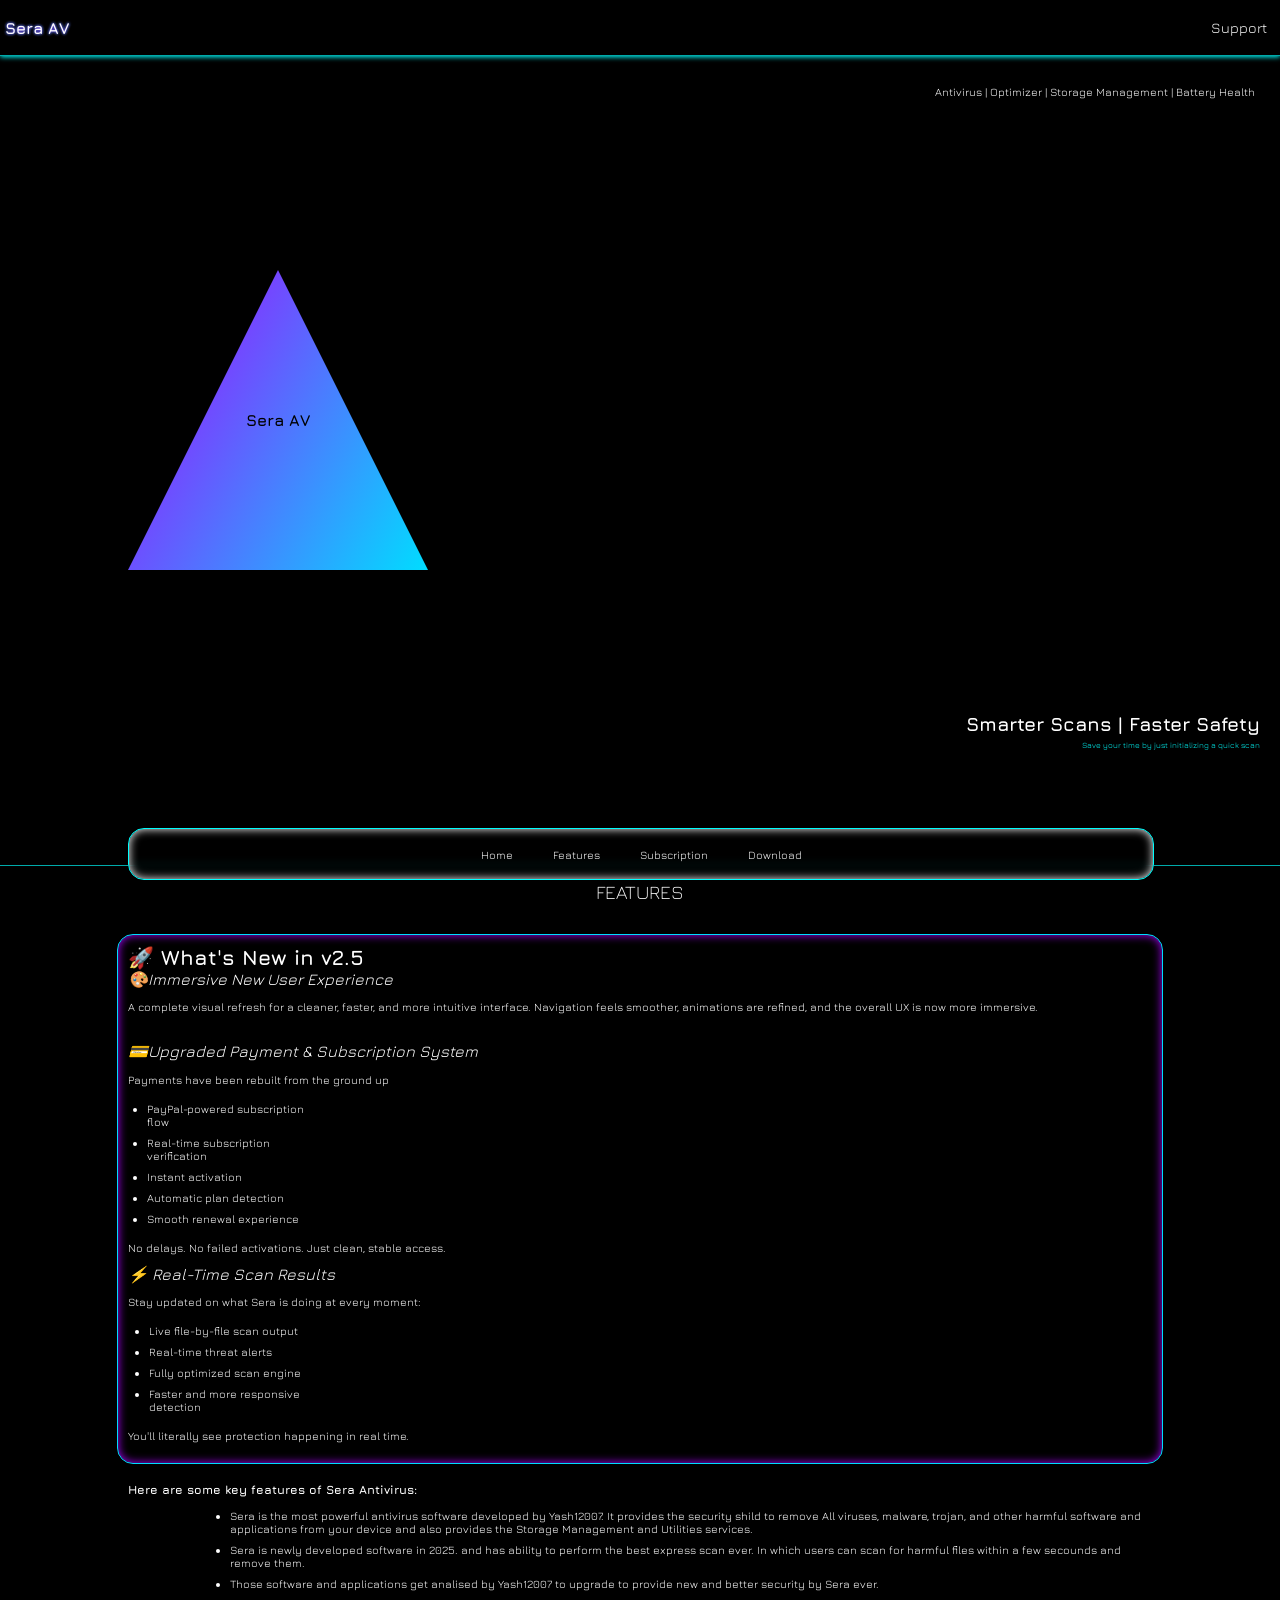
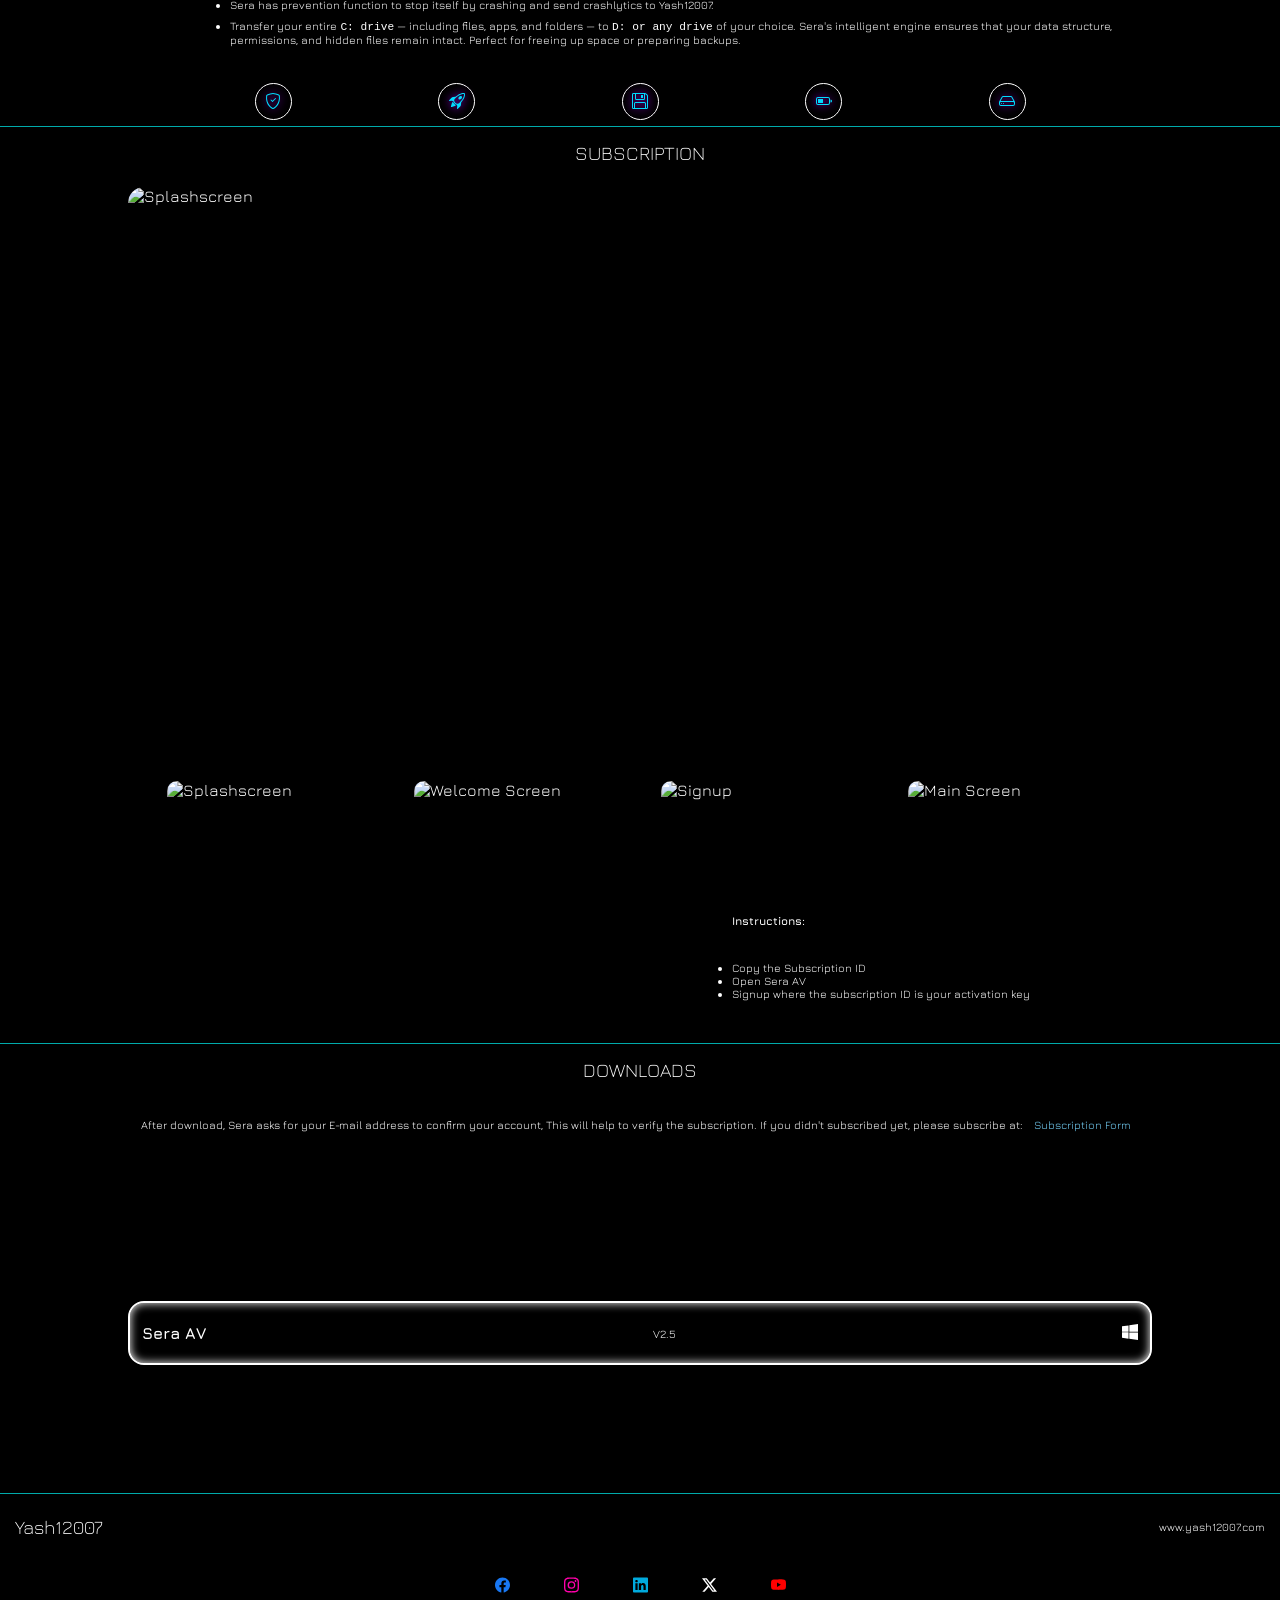
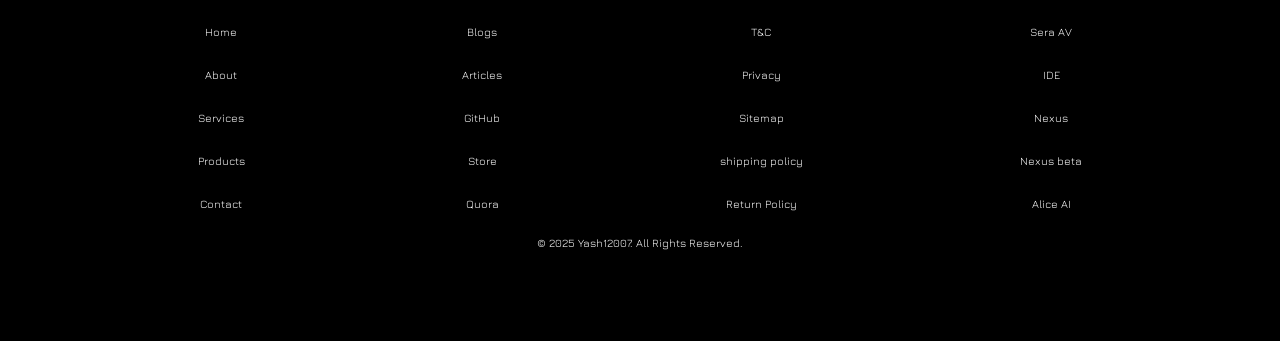
==== index.html @ dd73b1fe "Update index.html" ====
<!DOCTYPE html>
<html lang="en">
<head>
    <meta charset="UTF-8">
    <meta name="viewport" content="width=device-width, initial-scale=1.0">
    <title>Yash12007 | Sera AV</title>
    <link rel="manifest" href="https://www.yash12007.com/manifest.json">
    <meta property="og:title" content="Yash12007 | Sera AV">
    <meta property="og:site_name" content="Yash12007 | Sera AV">
    <meta property="og:image" content="https://www.yash12007.com/192x192.png">
    <meta property="og:image:type" content="image/png">
    <meta property="og:image:width" content="192">
    <meta property="og:image:height" content="192">
    <meta property="og:description" content="Sera Antivirus by Yash12007 — your all-in-one protection suite for Windows with real-time scanning, malware removal, and performance optimization.">
    <meta property="og:url" content="https://www.yash12007.com/Sera/">
    <meta name="twitter:title" content="Yash12007 | Sera">
    <meta name="twitter:card" content="summary_large_image">
    <meta name="twitter:site" content="@_Yash12007_">
    <meta name="twitter:description" content="Sera Antivirus offers real-time protection, fast scans, and optimisation tools to keep your PC safe and efficient.">
    <meta name="twitter:image" content="https://www.yash12007.com/192x192.png">

    <meta name="apple-mobile-web-app-title" content="Yash12007 | Sera AV">
    <meta name="description" content="Sera Antivirus offers real-time protection, fast scans, storage management, and battery health tools to keep your device secure and optimised.">

    <meta name="keywords" content="Yash12007, Sera Antivirus, antivirus for Windows, malware protection, PC optimizer, software company, system cleaner, drive backup, subscription antivirus, security app">

    <link rel="icon" href="https://www.yash12007.com/512x512.ico" type="image/x-icon" />
    <link rel="icon" type="image/svg+xml" href="https://www.yash12007.com/512x512.svg">
    <link rel="apple-touch-icon" href="https://www.yash12007.com/192x192.png">
    <link rel="icon" type="image/png" sizes="16x16" href="https://www.yash12007.com/16x16.png">
    <link rel="icon" type="image/png" sizes="32x32" href="https://www.yash12007.com/32x32.png">
    <link rel="icon" type="image/png" sizes="48x48" href="https://www.yash12007.com/48x48.png">
    <link rel="icon" sizes="192x192" href="https://www.yash12007.com/192x192.png">
    <meta name="msapplication-TileImage" content="https://www.yash12007.com/192x192.png">
    <link rel="mask-icon" href="https://www.yash12007.com/512x512.svg" color="#000000">
    <meta name="msapplication-TileColor" content="#000000">
    <meta name="theme-color" content="#000000">

    <meta http-equiv="Cache-Control" content="no-cache, no-store, must-revalidate" />
    <meta http-equiv="Pragma" content="no-cache" />
    <meta http-equiv="Expires" content="0" />
    <link rel="me" href="https://twitter.com/_Yash12007_">

    <link rel="canonical" href="https://www.yash12007.com/Sera/">
    <meta name="robots" content="index, follow">
    <script type="application/ld+json">
        {
            "@context": "https://schema.org",
            "@type": "SoftwareApplication",
            "name": "Sera Antivirus",
            "alternateName": "Sera AV",
            "operatingSystem": "Windows",
            "applicationCategory": "SecurityApplication",
            "applicationSubCategory": "AntivirusSoftware",
            "downloadUrl": "https://www.yash12007.com/Sera/#download",
            "offers": {
                "@type": "Offer",
                "price": "30",
                "priceCurrency": "USD",
                "availability": "https://schema.org/InStock",
                "url": "https://www.yash12007.com/Sera/#subscribe"
            },
            "description": "Sera Antivirus by Yash12007 is a powerful antivirus solution that removes viruses, malware, and trojans while offering storage optimization, battery health monitoring, and full drive backup from C: to D: drive.",
            "image": "https://www.yash12007.com/Sera/Sera.png",
            "author": {
                "@type": "Organization",
                "name": "Yash12007",
                "url": "https://www.yash12007.com",
                "logo": "https://www.yash12007.com/192x192.png"
            },
            "publisher": {
                "@type": "Organization",
                "name": "Yash12007",
                "url": "https://www.yash12007.com",
                "logo": "https://www.yash12007.com/192x192.png"
            },
            "screenshot": "https://www.yash12007.com/Sera/window.png",
            "softwareVersion": "1.0.0",
            "applicationSuite": "Sera Antivirus",
            "url": "https://www.yash12007.com/Sera"
        }
    </script>
    <script type="module" src="https://cdn.jsdelivr.net/npm/lite-youtube-embed/src/lite-yt-embed.js"></script>
    <link rel="stylesheet" href="https://cdn.jsdelivr.net/npm/lite-youtube-embed/src/lite-yt-embed.css" />
    <style>@import url(https://fonts.googleapis.com/css2?family=Jura:wght@300..700&display=swap);#MainIMG,.hero,body,main,nav,section{width:100%}#shortcuts,#shortcuts li,#shortcuts ul,.dnpr,.fbox,.features,.hero,.ico,.social,nav,nav span,nav ul,section{display:flex;place-items:center}body,nav{background:#000}#shortcuts,nav{position:fixed}body,main{height:100%;margin:0}.hero,nav{border-bottom:1px solid #0aa}#slider img,a,button{transition:.3s ease-in-out}#shortcuts,.dnpr{box-shadow:inset 0 0 10px #fff}#slider img,.dnpr,a,button{cursor:pointer}#download,#features,#subscribe,footer{width:100%;min-height:250px;padding:0}body,footer,main,nav,ul{padding:0}::-webkit-scrollbar{width:0;height:0}html{scroll-behavior:smooth}body{color:#fff;font-family:Jura,sans-serif}nav{top:0;left:0;height:55px;justify-content:space-between;box-shadow:0 1px 5px #0ff;z-index:1000}ul{width:fit-content;height:fit-content;flex-direction:row;justify-content:start}nav span{font-size:1rem;justify-content:start;flex-wrap:nowrap;min-width:fit-content;font-weight:900;margin-left:5px;text-shadow:0 0 3px #a0f,0 0 3px #0ff;margin-right:10px}#shortcuts,#shortcuts ul{justify-content:space-evenly}a,button{text-decoration:none;color:#fff;border:none;background:0 0;font-size:.7rem;margin:5px;padding:10px 15px}a:hover{color:#0ff}#shortcuts{width:80%;bottom:20px;left:10%;height:50px;background:#0007;backdrop-filter:blur(5px);border-radius:1rem;border:1px solid #0ff;overflow-x:auto;z-index:10000}#shortcuts li{justify-content:space-evenly}nav a{padding:5px 3px;font-size:.5rem;margin:3px}.hero{margin-top:55px;height:90vh;flex-direction:column;justify-content:center}.fbox,section{justify-content:center}.hero h1{font-size:1.2rem;margin:0}@keyframes rotate{0%{transform:rotateX(0) rotateY(30deg) rotate(45deg)}50%{transform:rotateX(180deg) rotateY(60deg) rotate(60deg)}100%{transform:rotateX(360deg) rotateY(45deg) rotate(30deg)}}main{overflow:auto;margin:0 0 80px}.features,section{height:50px}section{text-transform:uppercase;text-align:center;font-weight:100!important;font-size:1.2rem!important}#download,#features,#subscribe{height:fit-content;margin:0;border-bottom:1px solid #0aa}#features li{margin:8px 8px 8px 10%}li,p{font-size:.7rem}.features{width:80%;margin:auto;justify-content:space-evenly;gap:20px}.fbox{width:35px;height:35px;border-radius:50%;border:1px solid #fff}#MainIMG,#slider img,.ico,footer,h2,h3,h4,h5,h6{height:fit-content}.ico{width:fit-content;color:#0df;justify-content:center;filter:drop-shadow(0 0 5px #a0f)}#MainIMG{aspect-ratio:16/9;border-radius:1rem}#slider img{width:20%;aspect-ratio:16/9;border-radius:10px}#slider img:hover{transform:scale(.9);border:2px solid #ccc}.dnpr{flex-direction:row;justify-content:space-between;padding:12px;border-radius:1rem;border:2px solid #fff}.social{width:15px;height:15px;justify-content:center;border-radius:50%;margin:8px}.social:hover{color:#fff!important}h2,h3,h4,h5,h6{font-size:1.2rem;font-weight:100;width:fit-content;margin:0}</style>
</head>
<body>
    <main>
        <nav>
        <ul>
        <li>
        <span>Sera AV</span>
        </li>
        </ul>
        <a href=https://www.yash12007.com/Max/contact target=_blank aria-label=Support title="Contact us" style=font-size:.9rem;margin-right:10px>Support</a>
        </nav>
        <div class=hero>
        <p style=position:absolute;top:80px;right:20px;font-size:.7rem;margin:5px>Antivirus | Optimizer | Storage Management | Battery Health</p>
        <div onclick='this.style.animation="5s rotate infinite"' style="position:absolute;top:30%;left:10%;cursor:pointer;color:#000;display:flex;place-items:center;justify-content:center;width:300px;height:300px;background:linear-gradient(120deg,#a0f,#0df);clip-path:polygon(50% 0%,100% 100%,0% 100%)">
        <b>Sera AV</b>
        </div>
        <div style=display:flex;place-items:end;justify-content:end;position:absolute;bottom:150px;right:20px;flex-direction:column;gap:5px>
        <h1>Smarter Scans | Faster Safety</h1>
        <p style=color:#0ff;margin:0;font-size:.5rem>Save your time by just initializing a quick scan</p>
        </div>
        </div>
        <div id=features>
        <section><h2>Features</h2></section>
        <lite-youtube style="aspect-ratio:16/9;border-radius:1rem;margin:10%" videoid="mMdXD_32YKE"></lite-youtube>
        <div style="width:80%;margin:auto;padding:10px;border:1px solid #0df;border-radius:1rem;box-shadow:inset 0 0 10px #a0f;background:#0007;backdrop-filter:blur(5px)">
        <b style=font-size:1.3rem>🚀 What's New in v2.5</b><br>
        <i>🎨Immersive New User Experience</i>
        <p style=font-size:.7rem>A complete visual refresh for a cleaner, faster, and more intuitive interface. Navigation feels smoother, animations are refined, and the overall UX is now more immersive.</p>
        <br><i>💳Upgraded Payment & Subscription System</i>
        <p>
        Payments have been rebuilt from the ground up
        </p>
        <ul>
            <li>PayPal-powered subscription flow</li>
            <li>Real-time subscription verification</li>
            <li>Instant activation</li>
            <li>Automatic plan detection</li>
            <li>Smooth renewal experience</li>
        </ul>
        <p></p>
        <p>No delays. No failed activations. Just clean, stable access.</p>
        <i>⚡ Real-Time Scan Results</i>
        <br><p>
        Stay updated on what Sera is doing at every moment:
        </p>
        <ul>
            <li>Live file-by-file scan output</li>
            <li>Real-time threat alerts</li>
            <li>Fully optimized scan engine</li>
            <li>Faster and more responsive detection</li>
        </ul>
        <p></p>
        <p>You'll literally see protection happening in real time.</p>
        </div>
        <div style=display:flex;flex-wrap:wrap;place-items:center;justify-content:space-around>
        <div style=font-size:12px;width:80%;text-align:left;padding:18px>
        <b>Here are some key features of Sera Antivirus:</b>
        <p>
        </p>
        <ul>
            <li>Sera is the most powerful antivirus software developed by Yash12007. It provides the security shild to remove All viruses, malware, trojan, and other harmful software and applications from your device and also provides the Storage Management and Utilities services.</li>
            <li>Sera is newly developed software in 2025. and has ability to perform the best express scan ever. In which users can scan for harmful files within a few secounds and remove them.</li>
            <li>Those software and applications get analised by Yash12007 to upgrade to provide new and better security by Sera ever.</li>
            <li>Sera has prevention function to stop itself by crashing and send crashlytics to Yash12007.</li>
            <li>Transfer your entire <code>C: drive</code> — including files, apps, and folders — to <code>D: or any drive</code> of your choice. Sera's intelligent engine ensures that your data structure, permissions, and hidden files remain intact. Perfect for freeing up space or preparing backups.</li>
        </ul>
        <p></p>
        </div>
        </div>
        <div class=features style=display:flex;flex-wrap:wrap>
        <div class=fbox title="Real-time Scanning">
        <i class="bi bi-shield-check"></i>
        <div class=ico>
        <svg xmlns=http://www.w3.org/2000/svg width=16 height=16 fill=currentColor class="bi bi-shield-check" viewBox="0 0 16 16">
        <path d="M5.338 1.59a61 61 0 0 0-2.837.856.48.48 0 0 0-.328.39c-.554 4.157.726 7.19 2.253 9.188a10.7 10.7 0 0 0 2.287 2.233c.346.244.652.42.893.533q.18.085.293.118a1 1 0 0 0 .101.025 1 1 0 0 0 .1-.025q.114-.034.294-.118c.24-.113.547-.29.893-.533a10.7 10.7 0 0 0 2.287-2.233c1.527-1.997 2.807-5.031 2.253-9.188a.48.48 0 0 0-.328-.39c-.651-.213-1.75-.56-2.837-.855C9.552 1.29 8.531 1.067 8 1.067c-.53 0-1.552.223-2.662.524zM5.072.56C6.157.265 7.31 0 8 0s1.843.265 2.928.56c1.11.3 2.229.655 2.887.87a1.54 1.54 0 0 1 1.044 1.262c.596 4.477-.787 7.795-2.465 9.99a11.8 11.8 0 0 1-2.517 2.453 7 7 0 0 1-1.048.625c-.28.132-.581.24-.829.24s-.548-.108-.829-.24a7 7 0 0 1-1.048-.625 11.8 11.8 0 0 1-2.517-2.453C1.928 10.487.545 7.169 1.141 2.692A1.54 1.54 0 0 1 2.185 1.43 63 63 0 0 1 5.072.56"/>
        <path d="M10.854 5.146a.5.5 0 0 1 0 .708l-3 3a.5.5 0 0 1-.708 0l-1.5-1.5a.5.5 0 1 1 .708-.708L7.5 7.793l2.646-2.647a.5.5 0 0 1 .708 0"/>
        </svg>
        </div>
        </div>
        <div class=fbox title="Instant Device Optimisation">
        <i class="bi bi-rocket-takeoff"></i>
        <div class=ico>
        <svg xmlns=http://www.w3.org/2000/svg width=16 height=16 fill=currentColor class="bi bi-rocket-takeoff" viewBox="0 0 16 16">
        <path d="M9.752 6.193c.599.6 1.73.437 2.528-.362s.96-1.932.362-2.531c-.599-.6-1.73-.438-2.528.361-.798.8-.96 1.933-.362 2.532"/>
        <path d="M15.811 3.312c-.363 1.534-1.334 3.626-3.64 6.218l-.24 2.408a2.56 2.56 0 0 1-.732 1.526L8.817 15.85a.51.51 0 0 1-.867-.434l.27-1.899c.04-.28-.013-.593-.131-.956a9 9 0 0 0-.249-.657l-.082-.202c-.815-.197-1.578-.662-2.191-1.277-.614-.615-1.079-1.379-1.275-2.195l-.203-.083a10 10 0 0 0-.655-.248c-.363-.119-.675-.172-.955-.132l-1.896.27A.51.51 0 0 1 .15 7.17l2.382-2.386c.41-.41.947-.67 1.524-.734h.006l2.4-.238C9.005 1.55 11.087.582 12.623.208c.89-.217 1.59-.232 2.08-.188.244.023.435.06.57.093q.1.026.16.045c.184.06.279.13.351.295l.029.073a3.5 3.5 0 0 1 .157.721c.055.485.051 1.178-.159 2.065m-4.828 7.475.04-.04-.107 1.081a1.54 1.54 0 0 1-.44.913l-1.298 1.3.054-.38c.072-.506-.034-.993-.172-1.418a9 9 0 0 0-.164-.45c.738-.065 1.462-.38 2.087-1.006M5.205 5c-.625.626-.94 1.351-1.004 2.09a9 9 0 0 0-.45-.164c-.424-.138-.91-.244-1.416-.172l-.38.054 1.3-1.3c.245-.246.566-.401.91-.44l1.08-.107zm9.406-3.961c-.38-.034-.967-.027-1.746.163-1.558.38-3.917 1.496-6.937 4.521-.62.62-.799 1.34-.687 2.051.107.676.483 1.362 1.048 1.928.564.565 1.25.941 1.924 1.049.71.112 1.429-.067 2.048-.688 3.079-3.083 4.192-5.444 4.556-6.987.183-.771.18-1.345.138-1.713a3 3 0 0 0-.045-.283 3 3 0 0 0-.3-.041Z"/>
        <path d="M7.009 12.139a7.6 7.6 0 0 1-1.804-1.352A7.6 7.6 0 0 1 3.794 8.86c-1.102.992-1.965 5.054-1.839 5.18.125.126 3.936-.896 5.054-1.902Z"/>
        </svg>
        </div>
        </div>
        <div class=fbox title="Storage Management">
        <i class="bi bi-floppy"></i>
        <div class=ico>
        <svg xmlns=http://www.w3.org/2000/svg width=16 height=16 fill=currentColor class="bi bi-floppy" viewBox="0 0 16 16">
        <path d="M11 2H9v3h2z"/>
        <path d="M1.5 0h11.586a1.5 1.5 0 0 1 1.06.44l1.415 1.414A1.5 1.5 0 0 1 16 2.914V14.5a1.5 1.5 0 0 1-1.5 1.5h-13A1.5 1.5 0 0 1 0 14.5v-13A1.5 1.5 0 0 1 1.5 0M1 1.5v13a.5.5 0 0 0 .5.5H2v-4.5A1.5 1.5 0 0 1 3.5 9h9a1.5 1.5 0 0 1 1.5 1.5V15h.5a.5.5 0 0 0 .5-.5V2.914a.5.5 0 0 0-.146-.353l-1.415-1.415A.5.5 0 0 0 13.086 1H13v4.5A1.5 1.5 0 0 1 11.5 7h-7A1.5 1.5 0 0 1 3 5.5V1H1.5a.5.5 0 0 0-.5.5m3 4a.5.5 0 0 0 .5.5h7a.5.5 0 0 0 .5-.5V1H4zM3 15h10v-4.5a.5.5 0 0 0-.5-.5h-9a.5.5 0 0 0-.5.5z"/>
        </svg>
        </div>
        </div>
        <div class=fbox title="Battery Health Status">
        <i class="bi bi-battery-half"></i>
        <div class=ico>
        <svg xmlns=http://www.w3.org/2000/svg width=16 height=16 fill=currentColor class="bi bi-battery-half" viewBox="0 0 16 16">
        <path d="M2 6h5v4H2z"/>
        <path d="M2 4a2 2 0 0 0-2 2v4a2 2 0 0 0 2 2h10a2 2 0 0 0 2-2V6a2 2 0 0 0-2-2zm10 1a1 1 0 0 1 1 1v4a1 1 0 0 1-1 1H2a1 1 0 0 1-1-1V6a1 1 0 0 1 1-1zm4 3a1.5 1.5 0 0 1-1.5 1.5v-3A1.5 1.5 0 0 1 16 8"/>
        </svg>
        </div>
        </div>
        <div class=fbox title="Full Drive Relocation">
        <i class="bi bi-hdd"></i>
        <div class=ico>
        <svg xmlns=http://www.w3.org/2000/svg width=16 height=16 fill=currentColor class="bi bi-hdd" viewBox="0 0 16 16">
        <path d="M4.5 11a.5.5 0 1 0 0-1 .5.5 0 0 0 0 1M3 10.5a.5.5 0 1 1-1 0 .5.5 0 0 1 1 0"/>
        <path d="M16 11a2 2 0 0 1-2 2H2a2 2 0 0 1-2-2V9.51c0-.418.105-.83.305-1.197l2.472-4.531A1.5 1.5 0 0 1 4.094 3h7.812a1.5 1.5 0 0 1 1.317.782l2.472 4.53c.2.368.305.78.305 1.198zM3.655 4.26 1.592 8.043Q1.79 8 2 8h12q.21 0 .408.042L12.345 4.26a.5.5 0 0 0-.439-.26H4.094a.5.5 0 0 0-.44.26zM1 10v1a1 1 0 0 0 1 1h12a1 1 0 0 0 1-1v-1a1 1 0 0 0-1-1H2a1 1 0 0 0-1 1"/>
        </svg>
        </div>
        </div>
        </div>
        </div>
        <div id=subscribe>
        <section><h3>Subscription</h3></section>
        <div style="width:80%;margin:auto;padding:10px 20px;display:flex;place-items:center;justify-content:center">
        <img loading=lazy aria-label="Main Image" title="Main Image" src=https://www.yash12007.com/Sera/Assets/Splashscreen.png alt=Splashscreen id=MainIMG>
        </div>
        <div id=slider style=width:80%;margin:auto;padding:8px;display:flex;flex-direction:row;place-items:center;justify-content:space-evenly;gap:3px>
        <img loading=lazy src=https://www.yash12007.com/Sera/Assets/Splashscreen.png aria-label=Splashscreen alt=Splashscreen title=Splashscreen style=border-radius:10px>
        <img loading=lazy src=https://www.yash12007.com/Sera/Assets/Welcome.png aria-label="Welcome Screen" alt="Welcome Screen" title="Welcome Screen" style=border-radius:10px>
        <img loading=lazy src=https://www.yash12007.com/Sera/Assets/Signup.png aria-label="Signup Screen" alt=Signup title="Signup Screen" style=border-radius:10px>
        <img loading=lazy src=https://www.yash12007.com/Sera/Assets/mainScreen.png aria-label="Main Screen" alt="Main Screen" title="Main Screen" style=border-radius:10px>
        </div>
        <div style=display:flex;place-items:center;justify-content:space-between;flex-direction:row;flex-wrap:wrap>
        <div id="paypal-button-container-P-6KH30305YV902451YNDQ645Y" style="margin: auto;"></div>
        <div style=font-size:.7rem;padding:10px;display:grid;justify-content:start;text-align:left;width:fit-content;margin:auto>
        <b>Instructions:</b>
        <p>
        </p>
        <ul>
            <li>Copy the Subscription ID</li>
            <li>Open Sera AV</li>
            <li>Signup where the subscription ID is your activation key</li>
        </ul>
        <p></p>
        </div>
        </div>
        <script src="https://www.paypal.com/sdk/js?client-id=ATF4xSULrRV_ac9MIxY_9ufs9o_WNjsRTfc7X8QiBNnbBu1CSIJ2cBrWobEm-bX-S31E457xk2qZOq7S&vault=true&intent=subscription" data-sdk-integration-source="button-factory"></script>
        <script>
            paypal.Buttons({
                style: {
                    shape: 'rect',
                    color: 'silver',
                    layout: 'horizontal',
                    label: 'subscribe'
                },
                createSubscription: function(data, actions) {
                    return actions.subscription.create({
                    /* Creates the subscription */
                    plan_id: 'P-6KH30305YV902451YNDQ645Y'
                    });
                },
                onApprove: function(data, actions) {
                    subscribed(data.subscriptionID);
                }
            }).render('#paypal-button-container-P-6KH30305YV902451YNDQ645Y');
        </script>
        </div>
        <div id=download>
        <section><h4>Downloads</h4></section>
        <p style=font-size:.7rem;padding:14px;margin:10px;text-align:center>After download, Sera asks for your E-mail address to confirm your account, This will help to verify the subscription. If you didn't subscribed yet, please subscribe at: <a aria-label="Subscribe Form" style=color:#77d5fe;padding:3px href=https://www.yash12007.com/Sera/#subscribe>Subscription Form</a></p>
        <lite-youtube style="aspect-ratio:16/9;border-radius:1rem;margin:10%" videoid="gR6wLfq9X24"></lite-youtube>
        <div style=width:80%;height:fit-content;margin:10%;overflow:auto>
        <div onclick='window.open("https://github.com/Yash12007/Sera/releases/download/v2.5/Sera_Antivirus.exe","_self")' class=dnpr>
        <b>Sera AV</b>
        <p>V2.5</p>
        <div style=color:#fff;-webkit-text-fill-color:#fff>
        <i class="bi bi-windows"></i>
        <svg xmlns=http://www.w3.org/2000/svg width=16 height=16 fill=currentColor class="bi bi-windows" viewBox="0 0 16 16">
        <path d="M6.555 1.375 0 2.237v5.45h6.555zM0 13.795l6.555.933V8.313H0zm7.278-5.4.026 6.378L16 16V8.395zM16 0 7.33 1.244v6.414H16z"/>
        </svg>
        </div>
        </div>
        </div>
        <g:ratingbadge merchant_id=5587645429></g:ratingbadge>
        <script src=https://apis.google.com/js/platform.js async defer></script>
        <script>const lang=document.documentElement.lang||navigator.language||navigator.userLanguage;window.___gcfg={lang:lang},window.renderBadge=function(){var n=document.createElement("div");document.body.appendChild(n),window.gapi.load("ratingbadge",(function(){window.gapi.ratingbadge.render(n,{merchant_id:5587645429})}))}</script>
        </div>
        <footer>
        <div style=padding:15px;display:flex;place-items:center;justify-content:space-between>
        <h5>Yash12007</h5>
        <p>www.yash12007.com</p>
        </div>
        <div style=display:flex;place-items:center;justify-content:center;gap:8px;flex-wrap:wrap;max-width:100%>
        <a aria-label=Facebook href=https://www.facebook.com/yash12007 class=social style=color:#1877f2>
        <svg xmlns=http://www.w3.org/2000/svg width=16 height=16 fill=currentColor class="bi bi-facebook" viewBox="0 0 16 16">
        <path d="M16 8.049c0-4.446-3.582-8.05-8-8.05C3.58 0-.002 3.603-.002 8.05c0 4.017 2.926 7.347 6.75 7.951v-5.625h-2.03V8.05H6.75V6.275c0-2.017 1.195-3.131 3.022-3.131.876 0 1.791.157 1.791.157v1.98h-1.009c-.993 0-1.303.621-1.303 1.258v1.51h2.218l-.354 2.326H9.25V16c3.824-.604 6.75-3.934 6.75-7.951"/>
        </svg>
        </a>
        <a aria-label=Instagram href=https://www.instagram.com/yash12007_com class=social style=color:#f0a>
        <svg xmlns=http://www.w3.org/2000/svg width=16 height=16 fill=currentColor class="bi bi-instagram" viewBox="0 0 16 16">
        <path d="M8 0C5.829 0 5.556.01 4.703.048 3.85.088 3.269.222 2.76.42a3.9 3.9 0 0 0-1.417.923A3.9 3.9 0 0 0 .42 2.76C.222 3.268.087 3.85.048 4.7.01 5.555 0 5.827 0 8.001c0 2.172.01 2.444.048 3.297.04.852.174 1.433.372 1.942.205.526.478.972.923 1.417.444.445.89.719 1.416.923.51.198 1.09.333 1.942.372C5.555 15.99 5.827 16 8 16s2.444-.01 3.298-.048c.851-.04 1.434-.174 1.943-.372a3.9 3.9 0 0 0 1.416-.923c.445-.445.718-.891.923-1.417.197-.509.332-1.09.372-1.942C15.99 10.445 16 10.173 16 8s-.01-2.445-.048-3.299c-.04-.851-.175-1.433-.372-1.941a3.9 3.9 0 0 0-.923-1.417A3.9 3.9 0 0 0 13.24.42c-.51-.198-1.092-.333-1.943-.372C10.443.01 10.172 0 7.998 0zm-.717 1.442h.718c2.136 0 2.389.007 3.232.046.78.035 1.204.166 1.486.275.373.145.64.319.92.599s.453.546.598.92c.11.281.24.705.275 1.485.039.843.047 1.096.047 3.231s-.008 2.389-.047 3.232c-.035.78-.166 1.203-.275 1.485a2.5 2.5 0 0 1-.599.919c-.28.28-.546.453-.92.598-.28.11-.704.24-1.485.276-.843.038-1.096.047-3.232.047s-2.39-.009-3.233-.047c-.78-.036-1.203-.166-1.485-.276a2.5 2.5 0 0 1-.92-.598 2.5 2.5 0 0 1-.6-.92c-.109-.281-.24-.705-.275-1.485-.038-.843-.046-1.096-.046-3.233s.008-2.388.046-3.231c.036-.78.166-1.204.276-1.486.145-.373.319-.64.599-.92s.546-.453.92-.598c.282-.11.705-.24 1.485-.276.738-.034 1.024-.044 2.515-.045zm4.988 1.328a.96.96 0 1 0 0 1.92.96.96 0 0 0 0-1.92m-4.27 1.122a4.109 4.109 0 1 0 0 8.217 4.109 4.109 0 0 0 0-8.217m0 1.441a2.667 2.667 0 1 1 0 5.334 2.667 2.667 0 0 1 0-5.334"/>
        </svg>
        </a>
        <a aria-label=LinkedIn href=https://in.linkedin.com/company/yash12007 class=social style=color:#0ad>
        <svg xmlns=http://www.w3.org/2000/svg width=16 height=16 fill=currentColor class="bi bi-linkedin" viewBox="0 0 16 16">
        <path d="M0 1.146C0 .513.526 0 1.175 0h13.65C15.474 0 16 .513 16 1.146v13.708c0 .633-.526 1.146-1.175 1.146H1.175C.526 16 0 15.487 0 14.854zm4.943 12.248V6.169H2.542v7.225zm-1.2-8.212c.837 0 1.358-.554 1.358-1.248-.015-.709-.52-1.248-1.342-1.248S2.4 3.226 2.4 3.934c0 .694.521 1.248 1.327 1.248zm4.908 8.212V9.359c0-.216.016-.432.08-.586.173-.431.568-.878 1.232-.878.869 0 1.216.662 1.216 1.634v3.865h2.401V9.25c0-2.22-1.184-3.252-2.764-3.252-1.274 0-1.845.7-2.165 1.193v.025h-.016l.016-.025V6.169h-2.4c.03.678 0 7.225 0 7.225z"/>
        </svg>
        </a>
        <a aria-label=Twitter href=https://x.com/_Yash12007_ class=social style=color:#fff>
        <svg xmlns=http://www.w3.org/2000/svg width=16 height=16 fill=currentColor class="bi bi-twitter-x" viewBox="0 0 16 16">
        <path d="M12.6.75h2.454l-5.36 6.142L16 15.25h-4.937l-3.867-5.07-4.425 5.07H.316l5.733-6.57L0 .75h5.063l3.495 4.633L12.601.75Zm-.86 13.028h1.36L4.323 2.145H2.865z"/>
        </svg>
        </a>
        <a aria-label=YouTube href=https://www.youtube.com/@Yash12007 class=social style=color:red>
        <svg xmlns=http://www.w3.org/2000/svg width=16 height=16 fill=currentColor class="bi bi-youtube" viewBox="0 0 16 16">
        <path d="M8.051 1.999h.089c.822.003 4.987.033 6.11.335a2.01 2.01 0 0 1 1.415 1.42c.101.38.172.883.22 1.402l.01.104.022.26.008.104c.065.914.073 1.77.074 1.957v.075c-.001.194-.01 1.108-.082 2.06l-.008.105-.009.104c-.05.572-.124 1.14-.235 1.558a2.01 2.01 0 0 1-1.415 1.42c-1.16.312-5.569.334-6.18.335h-.142c-.309 0-1.587-.006-2.927-.052l-.17-.006-.087-.004-.171-.007-.171-.007c-1.11-.049-2.167-.128-2.654-.26a2.01 2.01 0 0 1-1.415-1.419c-.111-.417-.185-.986-.235-1.558L.09 9.82l-.008-.104A31 31 0 0 1 0 7.68v-.123c.002-.215.01-.958.064-1.778l.007-.103.003-.052.008-.104.022-.26.01-.104c.048-.519.119-1.023.22-1.402a2.01 2.01 0 0 1 1.415-1.42c.487-.13 1.544-.21 2.654-.26l.17-.007.172-.006.086-.003.171-.007A100 100 0 0 1 7.858 2zM6.4 5.209v4.818l4.157-2.408z"/>
        </svg>
        </a>
        </div>
        <div style=text-align:center;font-size:.7rem;display:flex;flex-direction:row;place-items:center;justify-content:space-evenly>
        <div style=display:flex;flex-direction:column;place-items:center;justify-content:center>
        <a aria-label=Home href=https://www.yash12007.com>Home</a>
        <a aria-label=About href=https://www.yash12007.com/Max/#about>About</a>
        <a aria-label=Services href=https://www.yash12007.com/Max/#services>Services</a>
        <a aria-label=Products href=#product>Products</a>
        <a aria-label=Contact href=https://www.yash12007.com/Max/contact>Contact</a>
        </div>
        <div style=display:flex;flex-direction:column;place-items:center;justify-content:center>
        <a aria-label=Blogs href=https://blog.yash12007.com>Blogs</a>
        <a aria-label=Articles href=https://medium.com/@Yash12007>Articles</a>
        <a aria-label=Github href=https://www.github.com/Yash12007>GitHub</a>
        <a aria-label=Store href=https://store.yash12007.com>Store</a>
        <a aria-label=Quora href=https://yash12007ofc.quora.com>Quora</a>
        </div>
        <div style=display:flex;flex-direction:column;place-items:center;justify-content:center>
        <a aria-label="Terms and conditions" href=https://www.yash12007.com/Max/#terms-conditions>T&C</a>
        <a aria-label="Privacy Policy" href=https://www.yash12007.com/Max/#privacy-policy>Privacy</a>
        <a aria-label=Sitemap href=https://www.yash12007.com/sitemap.xml>Sitemap</a>
        <a aria-label="Shipping policy" href=https://www.yash12007.com/shipping-policy>shipping policy</a>
        <a aria-label="Return policy" href=https://www.yash12007.com/return-policy>Return Policy</a>
        </div>
        <div style=display:flex;flex-direction:column;place-items:center;justify-content:center>
        <a aria-label="Sera Antivirus" href=https://www.yash12007.com/Sera>Sera AV</a>
        <a aria-label="NovaStream IDE" href=https://www.yash12007.com/NovaStream>IDE</a>
        <a aria-label="Nexus OS" href=https://www.yash12007.com/Nexus>Nexus</a>
        <a aria-label="Nexus OS | Beta" href=https://www.yash12007.com/Nexus/beta>Nexus beta</a>
        <a aria-label="Alice AI" href=https://github.com/Yash12007/Alice_AI/blob/main/README.md>Alice AI</a>
        </div>
        </div>
        <p style=text-align:center>&copy; 2025 Yash12007. All Rights Reserved.</p>
        </footer>
        <div id=shortcuts>
            <ul>
                <li><a aria-label=Home href=https://www.yash12007.com target=_blank>Home</a></li>
                <li><a aria-label=Features href=#features target=_self>Features</a></li>
                <li><a aria-label=Subscription href=#subscribe target=_self>Subscription</a></li>
                <li><a aria-label=Download href=#download target=_self>Download</a></li>
            </ul>
        </div>
    </main>
    <script>
        function subscribed(e){let t=document.createElement("div");t.style.position="fixed",t.style.top="10%",t.style.left="10%",t.style.width="80vw",t.style.height="80vh",t.style.backgroundColor="#000",t.style.border="2px solid #fff",t.style.borderRadius="10px",t.style.padding="20px",t.style.zIndex="1000",t.style.display="flex",t.style.flexDirection="column",t.style.overflow="auto",t.innerHTML=`
                <div style="display:flex; flex-wrap:wrap; place-items:center; justify-content:center; text-align:center; width:100%; height:100%;">
                    <div style=" font-size:60px; width:120px; aspect-ratio:1; margin:2%; margin-top:20px; border-radius:50%; background:#e7e7e7; display:flex; place-items:center; justify-content:center; text-align:center;">🎉</div>
                    <div>
                        <h3>Subscription Successful</h3>
                        <p style="font-size:12px;">Your subscription ID is: ${e}</p>
                    </div>
                </div>
                <button onclick="this.parentElement.remove()" class="btn" style="background: #fff; color: #000; border: 2px solid #000; border-radius: 5px; padding: 10px; margin-top: 20px;" aria-label="Close">Close</button>
            `;let i=new Blob([e],{type:"text/plain"}),l=document.createElement("a");l.href=URL.createObjectURL(i),l.download="Sera_subscription_ID.txt",l.click(),setTimeout(()=>URL.revokeObjectURL(l.href),200),document.body.appendChild(t)}document.querySelectorAll("#slider img").forEach(e=>{e.addEventListener("click",()=>{document.getElementById("MainIMG").src=e.src})});
    </script>
<script defer src="https://static.cloudflareinsights.com/beacon.min.js/v8c78df7c7c0f484497ecbca7046644da1771523124516" integrity="sha512-8DS7rgIrAmghBFwoOTujcf6D9rXvH8xm8JQ1Ja01h9QX8EzXldiszufYa4IFfKdLUKTTrnSFXLDkUEOTrZQ8Qg==" data-cf-beacon='{"version":"2024.11.0","token":"9566e86f01df45009b8dc922ac29e934","r":1,"server_timing":{"name":{"cfCacheStatus":true,"cfEdge":true,"cfExtPri":true,"cfL4":true,"cfOrigin":true,"cfSpeedBrain":true},"location_startswith":null}}' crossorigin="anonymous"></script>
<script defer src="https://static.cloudflareinsights.com/beacon.min.js/v8c78df7c7c0f484497ecbca7046644da1771523124516" integrity="sha512-8DS7rgIrAmghBFwoOTujcf6D9rXvH8xm8JQ1Ja01h9QX8EzXldiszufYa4IFfKdLUKTTrnSFXLDkUEOTrZQ8Qg==" data-cf-beacon='{"version":"2024.11.0","token":"9566e86f01df45009b8dc922ac29e934","r":1,"server_timing":{"name":{"cfCacheStatus":true,"cfEdge":true,"cfExtPri":true,"cfL4":true,"cfOrigin":true,"cfSpeedBrain":true},"location_startswith":null}}' crossorigin="anonymous"></script>
</body>
</html>
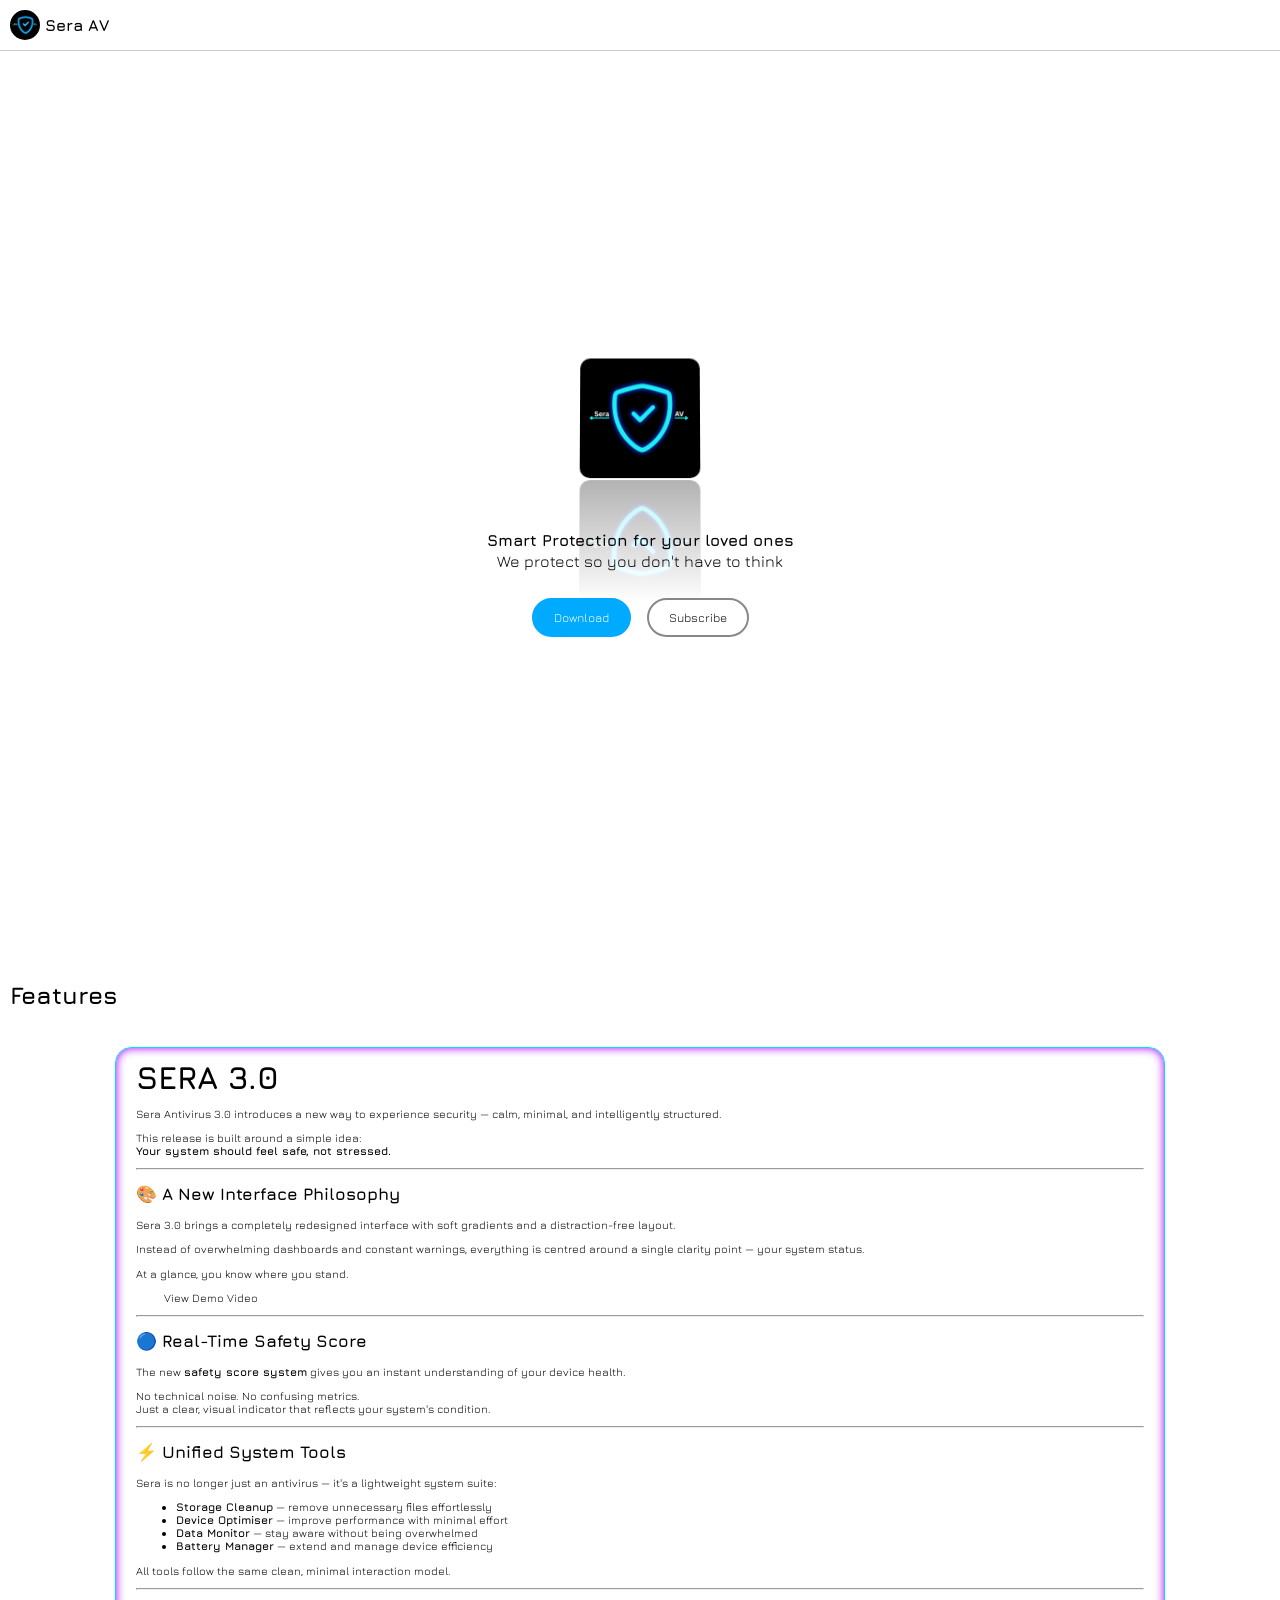
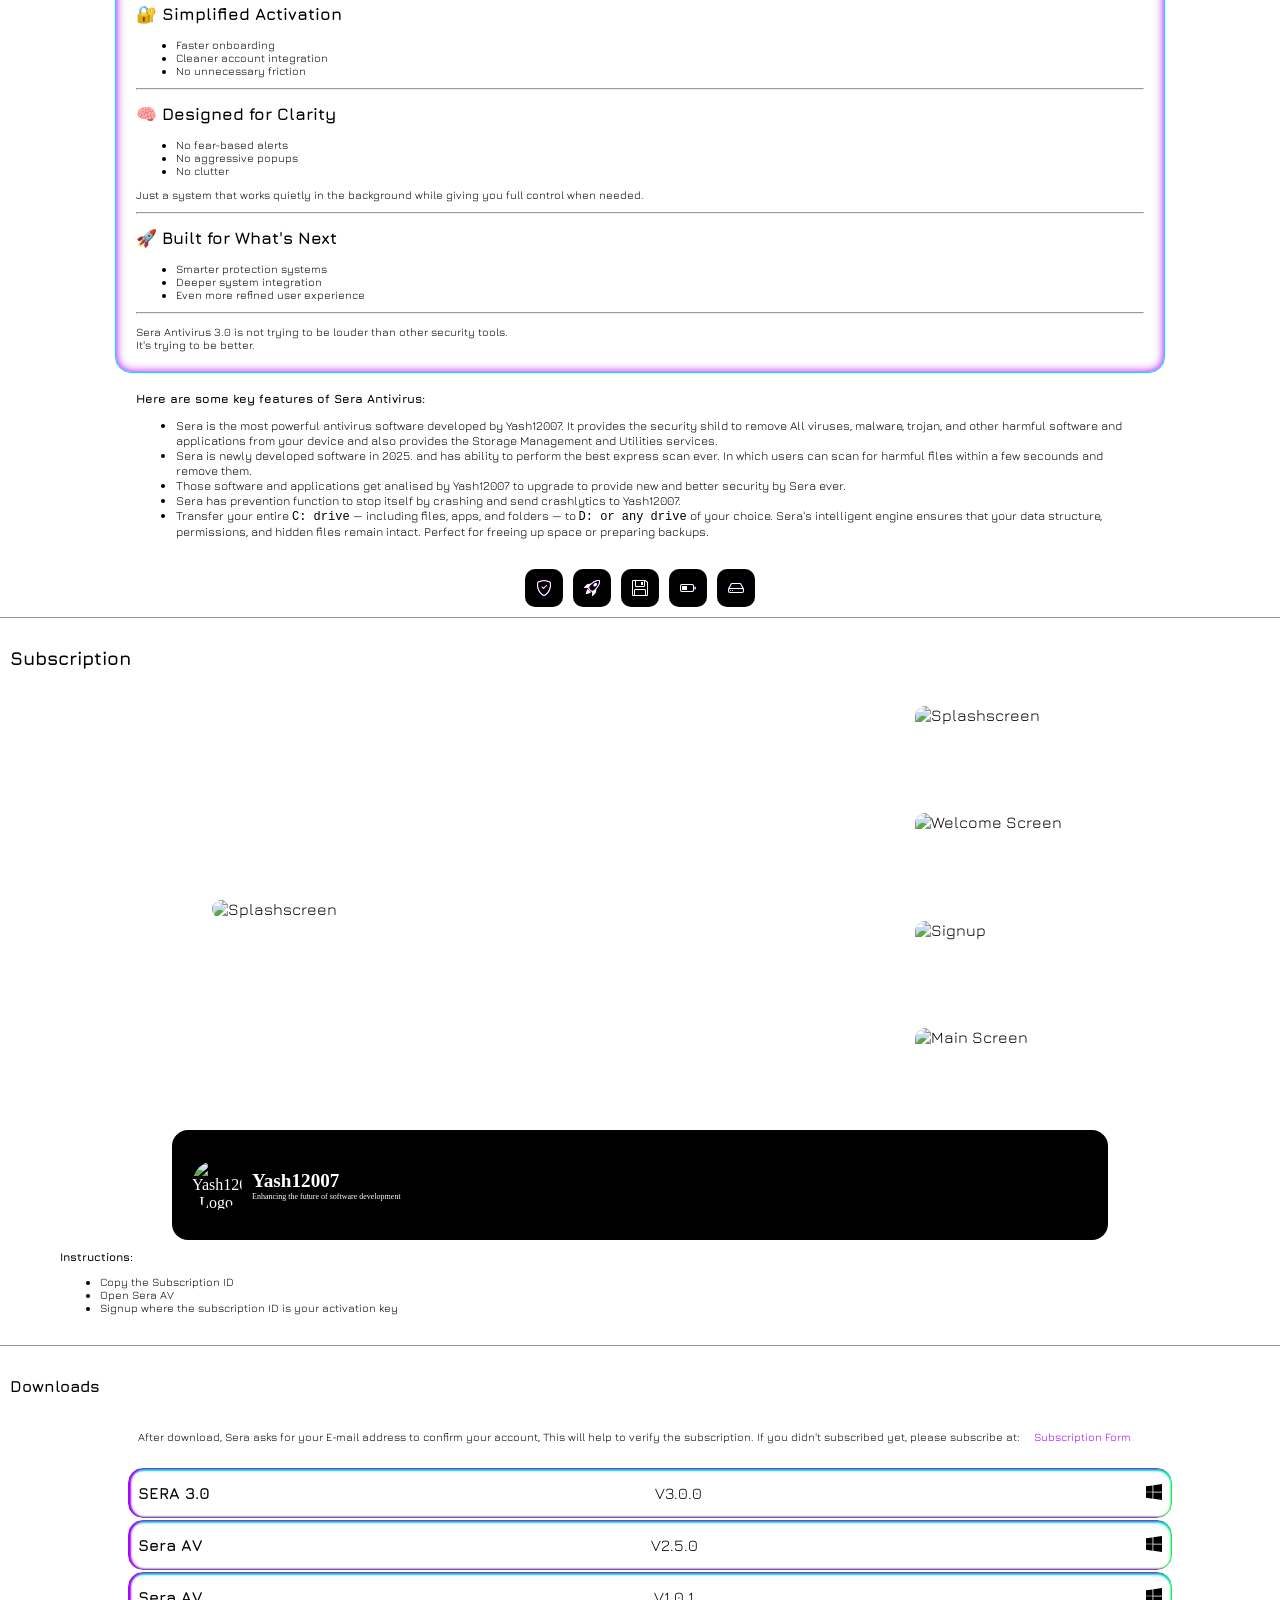
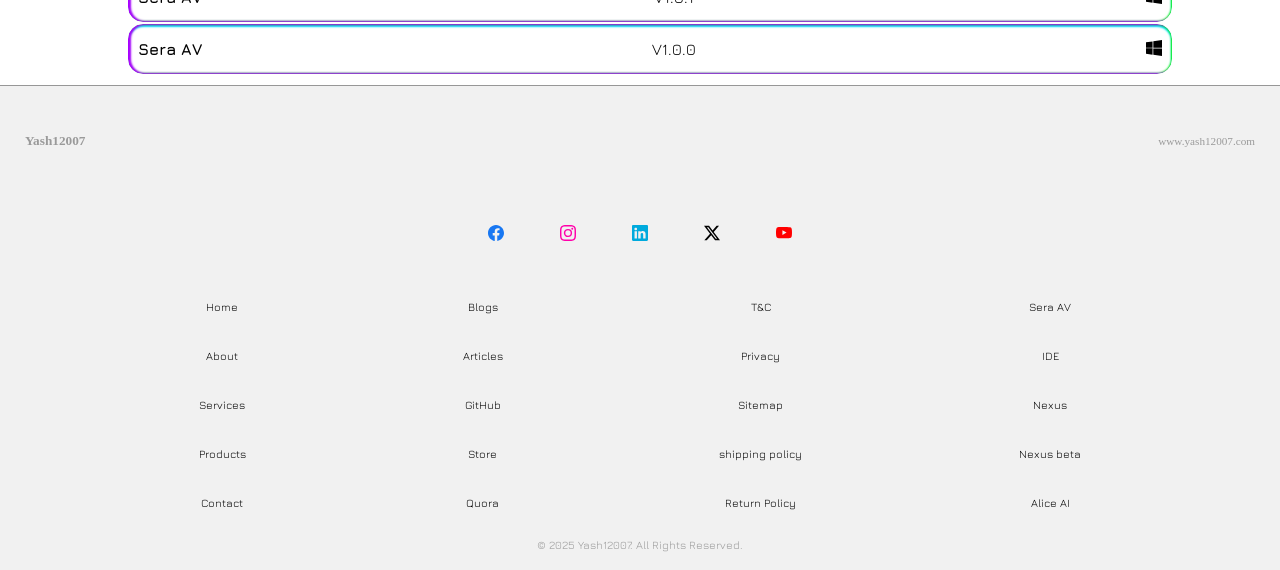
==== commit cbcc292a: "Update index.html" ====
--- a/index.html
+++ b/index.html
@@ -3,7 +3,9 @@
 <head>
     <meta charset="UTF-8">
     <meta name="viewport" content="width=device-width, initial-scale=1.0">
-    <title>Yash12007 | Sera AV</title>
+    <meta charset="UTF-8">
+    <meta name="viewport" content="width=device-width, initial-scale=1.0">
+    <title>Sera Antivirus | A Product by Yash12007 | 3.0</title>
     <link rel="manifest" href="https://www.yash12007.com/manifest.json">
     <meta property="og:title" content="Yash12007 | Sera AV">
     <meta property="og:site_name" content="Yash12007 | Sera AV">
@@ -82,149 +84,270 @@
     </script>
     <script type="module" src="https://cdn.jsdelivr.net/npm/lite-youtube-embed/src/lite-yt-embed.js"></script>
     <link rel="stylesheet" href="https://cdn.jsdelivr.net/npm/lite-youtube-embed/src/lite-yt-embed.css" />
-    <style>@import url(https://fonts.googleapis.com/css2?family=Jura:wght@300..700&display=swap);#MainIMG,.hero,body,main,nav,section{width:100%}#shortcuts,#shortcuts li,#shortcuts ul,.dnpr,.fbox,.features,.hero,.ico,.social,nav,nav span,nav ul,section{display:flex;place-items:center}body,nav{background:#000}#shortcuts,nav{position:fixed}body,main{height:100%;margin:0}.hero,nav{border-bottom:1px solid #0aa}#slider img,a,button{transition:.3s ease-in-out}#shortcuts,.dnpr{box-shadow:inset 0 0 10px #fff}#slider img,.dnpr,a,button{cursor:pointer}#download,#features,#subscribe,footer{width:100%;min-height:250px;padding:0}body,footer,main,nav,ul{padding:0}::-webkit-scrollbar{width:0;height:0}html{scroll-behavior:smooth}body{color:#fff;font-family:Jura,sans-serif}nav{top:0;left:0;height:55px;justify-content:space-between;box-shadow:0 1px 5px #0ff;z-index:1000}ul{width:fit-content;height:fit-content;flex-direction:row;justify-content:start}nav span{font-size:1rem;justify-content:start;flex-wrap:nowrap;min-width:fit-content;font-weight:900;margin-left:5px;text-shadow:0 0 3px #a0f,0 0 3px #0ff;margin-right:10px}#shortcuts,#shortcuts ul{justify-content:space-evenly}a,button{text-decoration:none;color:#fff;border:none;background:0 0;font-size:.7rem;margin:5px;padding:10px 15px}a:hover{color:#0ff}#shortcuts{width:80%;bottom:20px;left:10%;height:50px;background:#0007;backdrop-filter:blur(5px);border-radius:1rem;border:1px solid #0ff;overflow-x:auto;z-index:10000}#shortcuts li{justify-content:space-evenly}nav a{padding:5px 3px;font-size:.5rem;margin:3px}.hero{margin-top:55px;height:90vh;flex-direction:column;justify-content:center}.fbox,section{justify-content:center}.hero h1{font-size:1.2rem;margin:0}@keyframes rotate{0%{transform:rotateX(0) rotateY(30deg) rotate(45deg)}50%{transform:rotateX(180deg) rotateY(60deg) rotate(60deg)}100%{transform:rotateX(360deg) rotateY(45deg) rotate(30deg)}}main{overflow:auto;margin:0 0 80px}.features,section{height:50px}section{text-transform:uppercase;text-align:center;font-weight:100!important;font-size:1.2rem!important}#download,#features,#subscribe{height:fit-content;margin:0;border-bottom:1px solid #0aa}#features li{margin:8px 8px 8px 10%}li,p{font-size:.7rem}.features{width:80%;margin:auto;justify-content:space-evenly;gap:20px}.fbox{width:35px;height:35px;border-radius:50%;border:1px solid #fff}#MainIMG,#slider img,.ico,footer,h2,h3,h4,h5,h6{height:fit-content}.ico{width:fit-content;color:#0df;justify-content:center;filter:drop-shadow(0 0 5px #a0f)}#MainIMG{aspect-ratio:16/9;border-radius:1rem}#slider img{width:20%;aspect-ratio:16/9;border-radius:10px}#slider img:hover{transform:scale(.9);border:2px solid #ccc}.dnpr{flex-direction:row;justify-content:space-between;padding:12px;border-radius:1rem;border:2px solid #fff}.social{width:15px;height:15px;justify-content:center;border-radius:50%;margin:8px}.social:hover{color:#fff!important}h2,h3,h4,h5,h6{font-size:1.2rem;font-weight:100;width:fit-content;margin:0}</style>
+    <style>@import url('https://fonts.googleapis.com/css2?family=Jura:wght@300..700&display=swap');</style>
+    <style>
+        html{scroll-behavior: smooth;}
+        ::-webkit-scrollbar{width: 0px; height: 0px;}
+        body{
+            margin: 0px;
+            padding: 0px;
+            width: 100vw;
+            height: 100vh;
+            font-family: "Jura", sans-serif;
+        }nav{
+            width: calc(100vw - 20px);
+            height: 30px;
+            padding: 10px;
+            display: flex;
+            place-items: center;
+            justify-content: start;
+            border-bottom: 1px solid #0003;
+        }.hero{
+            width: 100vw;
+            height: 100vh;
+            display: flex;
+            place-items: center;
+            justify-content: center;
+            flex-direction: column;
+        }#subscribe, #features, #download{padding: 10px; border-bottom: 1px solid #2227;}
+        .mirror-container img {
+            -webkit-box-reflect: below 2px linear-gradient(transparent, rgba(0,0,0,0.3));
+            transform: perspective(1000px) rotateX(5deg);
+            transition: all 0.3s;
+        }.mirror-container img:hover{scale: 1.1;}
+        a, button{
+            background: transparent;
+            color: #000;
+            cursor: pointer;
+            padding: 10px 20px;
+            margin: 8px;
+            text-decoration: none;
+        }.hero a{border: 2px solid #0007; border-radius: 30px; transition: all 0.3s; font-size: 12px; color: #000;}
+        .hero a:hover{scale: 0.9;}
+        .features{
+            width: fit-content;
+            margin: auto;
+            display: flex;
+            place-items: center;
+            justify-content: space-evenly;
+            gap: 10px;
+        }.fbox{
+            padding: 10px;
+            border: 1px solid #2223;
+            border-radius: 10px;
+            background: #000;
+        }.ico{display: flex;place-items: center;justify-content: center; color: #fff;}
+        .ico svg{filter: drop-shadow(0 0 0 #a0f);}
+        #slider{
+            display: flex;
+            place-items: center;
+            justify-content: space-evenly;
+            overflow-y: auto;
+            overflow-x: auto;
+            width: 80vw;
+            height: fit-content;
+        }#slider img{width: 150px; aspect-ratio: 16/9; margin: 10px; cursor: pointer;}
+        #MainIMG{width: 50vw; border-radius: 1rem !important;}
+        .dnpr{
+            width: 80vw;
+            height: 30px;
+            padding: 10px;
+            display: flex;
+            place-items: center;
+            justify-content: space-between;
+            border: 1px solid #fff;
+            border-radius: 1rem;
+            cursor: pointer;
+            transition: all 0.3s;
+            box-shadow: inset 2px 0 2px 1px #a0f, inset 0 0 2px 1px #0f0, inset 0 2px 2px 1px #0df;
+        }.dnpr:hover{scale: 0.9;}footer{background: #f1f1f1; color: #9a9a9a; width: calc(100vw - 20px); padding: 10px;}
+        @media (max-width:1035px) {
+            #ImgWrapper{
+                flex-wrap:wrap;
+            }#slider{
+                flex-direction: row !important;
+                width: 65vw !important;
+            }
+        }@media (max-width:630px){
+            #SeraPaymentBanner{
+                flex-direction: column-reverse !important;
+                gap: 30px;
+            }
+        }
+    </style>
 </head>
 <body>
-    <main>
-        <nav>
-        <ul>
-        <li>
-        <span>Sera AV</span>
-        </li>
-        </ul>
-        <a href=https://www.yash12007.com/Max/contact target=_blank aria-label=Support title="Contact us" style=font-size:.9rem;margin-right:10px>Support</a>
-        </nav>
-        <div class=hero>
-        <p style=position:absolute;top:80px;right:20px;font-size:.7rem;margin:5px>Antivirus | Optimizer | Storage Management | Battery Health</p>
-        <div onclick='this.style.animation="5s rotate infinite"' style="position:absolute;top:30%;left:10%;cursor:pointer;color:#000;display:flex;place-items:center;justify-content:center;width:300px;height:300px;background:linear-gradient(120deg,#a0f,#0df);clip-path:polygon(50% 0%,100% 100%,0% 100%)">
-        <b>Sera AV</b>
-        </div>
-        <div style=display:flex;place-items:end;justify-content:end;position:absolute;bottom:150px;right:20px;flex-direction:column;gap:5px>
-        <h1>Smarter Scans | Faster Safety</h1>
-        <p style=color:#0ff;margin:0;font-size:.5rem>Save your time by just initializing a quick scan</p>
-        </div>
-        </div>
-        <div id=features>
+    <nav>
+        <span style="display: flex; place-items: center; gap: 5px;">
+            <img src="Sera.png" alt="Sera Antivirus | Logo" width="30px" height="30px" style="border-radius: 50%;">
+            <b>Sera AV</b>
+        </span>
+    </nav>
+    <div class="hero">
+        <div class="mirror-container">
+            <img src="Sera.png" width="120px" height="120px" alt="Sera Antivirus Logo" style="border-radius: 10px;">
+        </div>
+        <div style="display: flex; place-items: center; justify-content: center; flex-direction: column; gap: 3px;">
+            <h1 style="font-size: 1rem; margin-bottom: 0px; margin-top: 50px;">Smart Protection for your loved ones</h1>
+            <p style="margin: 0px;">We protect so you don't have to think</p>
+        </div>
+        <div style="display: flex; place-items: center; margin-top: 20px; justify-content: space-between;">
+            <a href="#download" style="background: #0af; color: #fff; border: 2px solid #0af;">Download</a>
+            <a href="#subscribe">Subscribe</a>
+        </div>
+    </div>
+    <div id=features>
         <section><h2>Features</h2></section>
-        <lite-youtube style="aspect-ratio:16/9;border-radius:1rem;margin:10%" videoid="mMdXD_32YKE"></lite-youtube>
-        <div style="width:80%;margin:auto;padding:10px;border:1px solid #0df;border-radius:1rem;box-shadow:inset 0 0 10px #a0f;background:#0007;backdrop-filter:blur(5px)">
-        <b style=font-size:1.3rem>🚀 What's New in v2.5</b><br>
-        <i>🎨Immersive New User Experience</i>
-        <p style=font-size:.7rem>A complete visual refresh for a cleaner, faster, and more intuitive interface. Navigation feels smoother, animations are refined, and the overall UX is now more immersive.</p>
-        <br><i>💳Upgraded Payment & Subscription System</i>
-        <p>
-        Payments have been rebuilt from the ground up
-        </p>
-        <ul>
-            <li>PayPal-powered subscription flow</li>
-            <li>Real-time subscription verification</li>
-            <li>Instant activation</li>
-            <li>Automatic plan detection</li>
-            <li>Smooth renewal experience</li>
-        </ul>
-        <p></p>
-        <p>No delays. No failed activations. Just clean, stable access.</p>
-        <i>⚡ Real-Time Scan Results</i>
-        <br><p>
-        Stay updated on what Sera is doing at every moment:
-        </p>
-        <ul>
-            <li>Live file-by-file scan output</li>
-            <li>Real-time threat alerts</li>
-            <li>Fully optimized scan engine</li>
-            <li>Faster and more responsive detection</li>
-        </ul>
-        <p></p>
-        <p>You'll literally see protection happening in real time.</p>
+        <lite-youtube style="aspect-ratio:16/9;border-radius:1rem;margin:10%;" videoid="TQoubmHRD1s"></lite-youtube>
+        <div style="font-size: 0.7rem; width:80%;margin:auto;padding:10px 20px;border:1px solid #0df;border-radius:1rem;box-shadow:inset 0 0 10px #a0f;backdrop-filter:blur(5px)">
+            <b style="font-size: 2rem;">SERA 3.0</b>
+            <p>Sera Antivirus 3.0 introduces a new way to experience security — calm, minimal, and intelligently structured.</p>
+            <p>This release is built around a simple idea:<br><strong>Your system should feel safe, not stressed.</strong></p>
+            <hr>
+            <div class="section">
+                <h2>🎨 A New Interface Philosophy</h2>
+                <p>Sera 3.0 brings a completely redesigned interface with soft gradients and a distraction-free layout.</p>
+                <p>Instead of overwhelming dashboards and constant warnings, everything is centred around a single clarity point — your system status.</p>
+                <p>At a glance, you know where you stand.</p>
+                <p><a href="https://github.com/user-attachments/assets/725d402f-301f-4dc1-9340-25d6c495e9cf" target="_blank">View Demo Video</a></p>
+            </div>
+            <hr>
+            <div class="section">
+                <h2>🔵 Real-Time Safety Score</h2>
+                <p>The new <strong>safety score system</strong> gives you an instant understanding of your device health.</p>
+                <p>No technical noise. No confusing metrics.<br>Just a clear, visual indicator that reflects your system's condition.</p>
+            </div>
+            <hr>
+            <div class="section">
+                <h2>⚡ Unified System Tools</h2>
+                <p>Sera is no longer just an antivirus — it's a lightweight system suite:</p>
+                <ul>
+                    <li><strong>Storage Cleanup</strong> — remove unnecessary files effortlessly</li>
+                    <li><strong>Device Optimiser</strong> — improve performance with minimal effort</li>
+                    <li><strong>Data Monitor</strong> — stay aware without being overwhelmed</li>
+                    <li><strong>Battery Manager</strong> — extend and manage device efficiency</li>
+                </ul>
+                <p>All tools follow the same clean, minimal interaction model.</p>
+            </div>
+            <hr>
+            <div class="section">
+                <h2>🔐 Simplified Activation</h2>
+                <ul>
+                    <li>Faster onboarding</li>
+                    <li>Cleaner account integration</li>
+                    <li>No unnecessary friction</li>
+                </ul>
+            </div>
+            <hr>
+            <div class="section">
+                <h2>🧠 Designed for Clarity</h2>
+                <ul>
+                    <li>No fear-based alerts</li>
+                    <li>No aggressive popups</li>
+                    <li>No clutter</li>
+                </ul>
+                <p>Just a system that works quietly in the background while giving you full control when needed.</p>
+            </div>
+            <hr>
+            <div class="section">
+                <h2>🚀 Built for What's Next</h2>
+                <ul>
+                    <li>Smarter protection systems</li>
+                    <li>Deeper system integration</li>
+                    <li>Even more refined user experience</li>
+                </ul>
+            </div>
+            <hr>
+            <p>Sera Antivirus 3.0 is not trying to be louder than other security tools.<br>It's trying to be better.</p>
         </div>
         <div style=display:flex;flex-wrap:wrap;place-items:center;justify-content:space-around>
         <div style=font-size:12px;width:80%;text-align:left;padding:18px>
-        <b>Here are some key features of Sera Antivirus:</b>
-        <p>
-        </p>
-        <ul>
-            <li>Sera is the most powerful antivirus software developed by Yash12007. It provides the security shild to remove All viruses, malware, trojan, and other harmful software and applications from your device and also provides the Storage Management and Utilities services.</li>
-            <li>Sera is newly developed software in 2025. and has ability to perform the best express scan ever. In which users can scan for harmful files within a few secounds and remove them.</li>
-            <li>Those software and applications get analised by Yash12007 to upgrade to provide new and better security by Sera ever.</li>
-            <li>Sera has prevention function to stop itself by crashing and send crashlytics to Yash12007.</li>
-            <li>Transfer your entire <code>C: drive</code> — including files, apps, and folders — to <code>D: or any drive</code> of your choice. Sera's intelligent engine ensures that your data structure, permissions, and hidden files remain intact. Perfect for freeing up space or preparing backups.</li>
-        </ul>
-        <p></p>
+            <b>Here are some key features of Sera Antivirus:</b>
+            <ul>
+                <li>Sera is the most powerful antivirus software developed by Yash12007. It provides the security shild to remove All viruses, malware, trojan, and other harmful software and applications from your device and also provides the Storage Management and Utilities services.</li>
+                <li>Sera is newly developed software in 2025. and has ability to perform the best express scan ever. In which users can scan for harmful files within a few secounds and remove them.</li>
+                <li>Those software and applications get analised by Yash12007 to upgrade to provide new and better security by Sera ever.</li>
+                <li>Sera has prevention function to stop itself by crashing and send crashlytics to Yash12007.</li>
+                <li>Transfer your entire <code>C: drive</code> — including files, apps, and folders — to <code>D: or any drive</code> of your choice. Sera's intelligent engine ensures that your data structure, permissions, and hidden files remain intact. Perfect for freeing up space or preparing backups.</li>
+            </ul>
         </div>
         </div>
         <div class=features style=display:flex;flex-wrap:wrap>
-        <div class=fbox title="Real-time Scanning">
-        <i class="bi bi-shield-check"></i>
-        <div class=ico>
-        <svg xmlns=http://www.w3.org/2000/svg width=16 height=16 fill=currentColor class="bi bi-shield-check" viewBox="0 0 16 16">
-        <path d="M5.338 1.59a61 61 0 0 0-2.837.856.48.48 0 0 0-.328.39c-.554 4.157.726 7.19 2.253 9.188a10.7 10.7 0 0 0 2.287 2.233c.346.244.652.42.893.533q.18.085.293.118a1 1 0 0 0 .101.025 1 1 0 0 0 .1-.025q.114-.034.294-.118c.24-.113.547-.29.893-.533a10.7 10.7 0 0 0 2.287-2.233c1.527-1.997 2.807-5.031 2.253-9.188a.48.48 0 0 0-.328-.39c-.651-.213-1.75-.56-2.837-.855C9.552 1.29 8.531 1.067 8 1.067c-.53 0-1.552.223-2.662.524zM5.072.56C6.157.265 7.31 0 8 0s1.843.265 2.928.56c1.11.3 2.229.655 2.887.87a1.54 1.54 0 0 1 1.044 1.262c.596 4.477-.787 7.795-2.465 9.99a11.8 11.8 0 0 1-2.517 2.453 7 7 0 0 1-1.048.625c-.28.132-.581.24-.829.24s-.548-.108-.829-.24a7 7 0 0 1-1.048-.625 11.8 11.8 0 0 1-2.517-2.453C1.928 10.487.545 7.169 1.141 2.692A1.54 1.54 0 0 1 2.185 1.43 63 63 0 0 1 5.072.56"/>
-        <path d="M10.854 5.146a.5.5 0 0 1 0 .708l-3 3a.5.5 0 0 1-.708 0l-1.5-1.5a.5.5 0 1 1 .708-.708L7.5 7.793l2.646-2.647a.5.5 0 0 1 .708 0"/>
-        </svg>
-        </div>
-        </div>
-        <div class=fbox title="Instant Device Optimisation">
-        <i class="bi bi-rocket-takeoff"></i>
-        <div class=ico>
-        <svg xmlns=http://www.w3.org/2000/svg width=16 height=16 fill=currentColor class="bi bi-rocket-takeoff" viewBox="0 0 16 16">
-        <path d="M9.752 6.193c.599.6 1.73.437 2.528-.362s.96-1.932.362-2.531c-.599-.6-1.73-.438-2.528.361-.798.8-.96 1.933-.362 2.532"/>
-        <path d="M15.811 3.312c-.363 1.534-1.334 3.626-3.64 6.218l-.24 2.408a2.56 2.56 0 0 1-.732 1.526L8.817 15.85a.51.51 0 0 1-.867-.434l.27-1.899c.04-.28-.013-.593-.131-.956a9 9 0 0 0-.249-.657l-.082-.202c-.815-.197-1.578-.662-2.191-1.277-.614-.615-1.079-1.379-1.275-2.195l-.203-.083a10 10 0 0 0-.655-.248c-.363-.119-.675-.172-.955-.132l-1.896.27A.51.51 0 0 1 .15 7.17l2.382-2.386c.41-.41.947-.67 1.524-.734h.006l2.4-.238C9.005 1.55 11.087.582 12.623.208c.89-.217 1.59-.232 2.08-.188.244.023.435.06.57.093q.1.026.16.045c.184.06.279.13.351.295l.029.073a3.5 3.5 0 0 1 .157.721c.055.485.051 1.178-.159 2.065m-4.828 7.475.04-.04-.107 1.081a1.54 1.54 0 0 1-.44.913l-1.298 1.3.054-.38c.072-.506-.034-.993-.172-1.418a9 9 0 0 0-.164-.45c.738-.065 1.462-.38 2.087-1.006M5.205 5c-.625.626-.94 1.351-1.004 2.09a9 9 0 0 0-.45-.164c-.424-.138-.91-.244-1.416-.172l-.38.054 1.3-1.3c.245-.246.566-.401.91-.44l1.08-.107zm9.406-3.961c-.38-.034-.967-.027-1.746.163-1.558.38-3.917 1.496-6.937 4.521-.62.62-.799 1.34-.687 2.051.107.676.483 1.362 1.048 1.928.564.565 1.25.941 1.924 1.049.71.112 1.429-.067 2.048-.688 3.079-3.083 4.192-5.444 4.556-6.987.183-.771.18-1.345.138-1.713a3 3 0 0 0-.045-.283 3 3 0 0 0-.3-.041Z"/>
-        <path d="M7.009 12.139a7.6 7.6 0 0 1-1.804-1.352A7.6 7.6 0 0 1 3.794 8.86c-1.102.992-1.965 5.054-1.839 5.18.125.126 3.936-.896 5.054-1.902Z"/>
-        </svg>
-        </div>
-        </div>
-        <div class=fbox title="Storage Management">
-        <i class="bi bi-floppy"></i>
-        <div class=ico>
-        <svg xmlns=http://www.w3.org/2000/svg width=16 height=16 fill=currentColor class="bi bi-floppy" viewBox="0 0 16 16">
-        <path d="M11 2H9v3h2z"/>
-        <path d="M1.5 0h11.586a1.5 1.5 0 0 1 1.06.44l1.415 1.414A1.5 1.5 0 0 1 16 2.914V14.5a1.5 1.5 0 0 1-1.5 1.5h-13A1.5 1.5 0 0 1 0 14.5v-13A1.5 1.5 0 0 1 1.5 0M1 1.5v13a.5.5 0 0 0 .5.5H2v-4.5A1.5 1.5 0 0 1 3.5 9h9a1.5 1.5 0 0 1 1.5 1.5V15h.5a.5.5 0 0 0 .5-.5V2.914a.5.5 0 0 0-.146-.353l-1.415-1.415A.5.5 0 0 0 13.086 1H13v4.5A1.5 1.5 0 0 1 11.5 7h-7A1.5 1.5 0 0 1 3 5.5V1H1.5a.5.5 0 0 0-.5.5m3 4a.5.5 0 0 0 .5.5h7a.5.5 0 0 0 .5-.5V1H4zM3 15h10v-4.5a.5.5 0 0 0-.5-.5h-9a.5.5 0 0 0-.5.5z"/>
-        </svg>
-        </div>
-        </div>
-        <div class=fbox title="Battery Health Status">
-        <i class="bi bi-battery-half"></i>
-        <div class=ico>
-        <svg xmlns=http://www.w3.org/2000/svg width=16 height=16 fill=currentColor class="bi bi-battery-half" viewBox="0 0 16 16">
-        <path d="M2 6h5v4H2z"/>
-        <path d="M2 4a2 2 0 0 0-2 2v4a2 2 0 0 0 2 2h10a2 2 0 0 0 2-2V6a2 2 0 0 0-2-2zm10 1a1 1 0 0 1 1 1v4a1 1 0 0 1-1 1H2a1 1 0 0 1-1-1V6a1 1 0 0 1 1-1zm4 3a1.5 1.5 0 0 1-1.5 1.5v-3A1.5 1.5 0 0 1 16 8"/>
-        </svg>
-        </div>
-        </div>
-        <div class=fbox title="Full Drive Relocation">
-        <i class="bi bi-hdd"></i>
-        <div class=ico>
-        <svg xmlns=http://www.w3.org/2000/svg width=16 height=16 fill=currentColor class="bi bi-hdd" viewBox="0 0 16 16">
-        <path d="M4.5 11a.5.5 0 1 0 0-1 .5.5 0 0 0 0 1M3 10.5a.5.5 0 1 1-1 0 .5.5 0 0 1 1 0"/>
-        <path d="M16 11a2 2 0 0 1-2 2H2a2 2 0 0 1-2-2V9.51c0-.418.105-.83.305-1.197l2.472-4.531A1.5 1.5 0 0 1 4.094 3h7.812a1.5 1.5 0 0 1 1.317.782l2.472 4.53c.2.368.305.78.305 1.198zM3.655 4.26 1.592 8.043Q1.79 8 2 8h12q.21 0 .408.042L12.345 4.26a.5.5 0 0 0-.439-.26H4.094a.5.5 0 0 0-.44.26zM1 10v1a1 1 0 0 0 1 1h12a1 1 0 0 0 1-1v-1a1 1 0 0 0-1-1H2a1 1 0 0 0-1 1"/>
-        </svg>
-        </div>
-        </div>
-        </div>
-        </div>
-        <div id=subscribe>
+            <div class=fbox title="Real-time Scanning">
+                <div class=ico>
+                    <svg xmlns=http://www.w3.org/2000/svg width=16 height=16 fill=currentColor class="bi bi-shield-check" viewBox="0 0 16 16">
+                        <path d="M5.338 1.59a61 61 0 0 0-2.837.856.48.48 0 0 0-.328.39c-.554 4.157.726 7.19 2.253 9.188a10.7 10.7 0 0 0 2.287 2.233c.346.244.652.42.893.533q.18.085.293.118a1 1 0 0 0 .101.025 1 1 0 0 0 .1-.025q.114-.034.294-.118c.24-.113.547-.29.893-.533a10.7 10.7 0 0 0 2.287-2.233c1.527-1.997 2.807-5.031 2.253-9.188a.48.48 0 0 0-.328-.39c-.651-.213-1.75-.56-2.837-.855C9.552 1.29 8.531 1.067 8 1.067c-.53 0-1.552.223-2.662.524zM5.072.56C6.157.265 7.31 0 8 0s1.843.265 2.928.56c1.11.3 2.229.655 2.887.87a1.54 1.54 0 0 1 1.044 1.262c.596 4.477-.787 7.795-2.465 9.99a11.8 11.8 0 0 1-2.517 2.453 7 7 0 0 1-1.048.625c-.28.132-.581.24-.829.24s-.548-.108-.829-.24a7 7 0 0 1-1.048-.625 11.8 11.8 0 0 1-2.517-2.453C1.928 10.487.545 7.169 1.141 2.692A1.54 1.54 0 0 1 2.185 1.43 63 63 0 0 1 5.072.56"/>
+                        <path d="M10.854 5.146a.5.5 0 0 1 0 .708l-3 3a.5.5 0 0 1-.708 0l-1.5-1.5a.5.5 0 1 1 .708-.708L7.5 7.793l2.646-2.647a.5.5 0 0 1 .708 0"/>
+                    </svg>
+                </div>
+            </div>
+            <div class=fbox title="Instant Device Optimisation">
+                <div class=ico>
+                    <svg xmlns=http://www.w3.org/2000/svg width=16 height=16 fill=currentColor class="bi bi-rocket-takeoff" viewBox="0 0 16 16">
+                        <path d="M9.752 6.193c.599.6 1.73.437 2.528-.362s.96-1.932.362-2.531c-.599-.6-1.73-.438-2.528.361-.798.8-.96 1.933-.362 2.532"/>
+                        <path d="M15.811 3.312c-.363 1.534-1.334 3.626-3.64 6.218l-.24 2.408a2.56 2.56 0 0 1-.732 1.526L8.817 15.85a.51.51 0 0 1-.867-.434l.27-1.899c.04-.28-.013-.593-.131-.956a9 9 0 0 0-.249-.657l-.082-.202c-.815-.197-1.578-.662-2.191-1.277-.614-.615-1.079-1.379-1.275-2.195l-.203-.083a10 10 0 0 0-.655-.248c-.363-.119-.675-.172-.955-.132l-1.896.27A.51.51 0 0 1 .15 7.17l2.382-2.386c.41-.41.947-.67 1.524-.734h.006l2.4-.238C9.005 1.55 11.087.582 12.623.208c.89-.217 1.59-.232 2.08-.188.244.023.435.06.57.093q.1.026.16.045c.184.06.279.13.351.295l.029.073a3.5 3.5 0 0 1 .157.721c.055.485.051 1.178-.159 2.065m-4.828 7.475.04-.04-.107 1.081a1.54 1.54 0 0 1-.44.913l-1.298 1.3.054-.38c.072-.506-.034-.993-.172-1.418a9 9 0 0 0-.164-.45c.738-.065 1.462-.38 2.087-1.006M5.205 5c-.625.626-.94 1.351-1.004 2.09a9 9 0 0 0-.45-.164c-.424-.138-.91-.244-1.416-.172l-.38.054 1.3-1.3c.245-.246.566-.401.91-.44l1.08-.107zm9.406-3.961c-.38-.034-.967-.027-1.746.163-1.558.38-3.917 1.496-6.937 4.521-.62.62-.799 1.34-.687 2.051.107.676.483 1.362 1.048 1.928.564.565 1.25.941 1.924 1.049.71.112 1.429-.067 2.048-.688 3.079-3.083 4.192-5.444 4.556-6.987.183-.771.18-1.345.138-1.713a3 3 0 0 0-.045-.283 3 3 0 0 0-.3-.041Z"/>
+                        <path d="M7.009 12.139a7.6 7.6 0 0 1-1.804-1.352A7.6 7.6 0 0 1 3.794 8.86c-1.102.992-1.965 5.054-1.839 5.18.125.126 3.936-.896 5.054-1.902Z"/>
+                    </svg>
+                </div>
+            </div>
+            <div class=fbox title="Storage Management">
+                <div class=ico>
+                    <svg xmlns=http://www.w3.org/2000/svg width=16 height=16 fill=currentColor class="bi bi-floppy" viewBox="0 0 16 16">
+                        <path d="M11 2H9v3h2z"/>
+                        <path d="M1.5 0h11.586a1.5 1.5 0 0 1 1.06.44l1.415 1.414A1.5 1.5 0 0 1 16 2.914V14.5a1.5 1.5 0 0 1-1.5 1.5h-13A1.5 1.5 0 0 1 0 14.5v-13A1.5 1.5 0 0 1 1.5 0M1 1.5v13a.5.5 0 0 0 .5.5H2v-4.5A1.5 1.5 0 0 1 3.5 9h9a1.5 1.5 0 0 1 1.5 1.5V15h.5a.5.5 0 0 0 .5-.5V2.914a.5.5 0 0 0-.146-.353l-1.415-1.415A.5.5 0 0 0 13.086 1H13v4.5A1.5 1.5 0 0 1 11.5 7h-7A1.5 1.5 0 0 1 3 5.5V1H1.5a.5.5 0 0 0-.5.5m3 4a.5.5 0 0 0 .5.5h7a.5.5 0 0 0 .5-.5V1H4zM3 15h10v-4.5a.5.5 0 0 0-.5-.5h-9a.5.5 0 0 0-.5.5z"/>
+                    </svg>
+                </div>
+            </div>
+            <div class=fbox title="Battery Health Status">
+                <div class=ico>
+                    <svg xmlns=http://www.w3.org/2000/svg width=16 height=16 fill=currentColor class="bi bi-battery-half" viewBox="0 0 16 16">
+                        <path d="M2 6h5v4H2z"/>
+                        <path d="M2 4a2 2 0 0 0-2 2v4a2 2 0 0 0 2 2h10a2 2 0 0 0 2-2V6a2 2 0 0 0-2-2zm10 1a1 1 0 0 1 1 1v4a1 1 0 0 1-1 1H2a1 1 0 0 1-1-1V6a1 1 0 0 1 1-1zm4 3a1.5 1.5 0 0 1-1.5 1.5v-3A1.5 1.5 0 0 1 16 8"/>
+                    </svg>
+                </div>
+            </div>
+            <div class=fbox title="Full Drive Relocation">
+                <div class=ico>
+                    <svg xmlns=http://www.w3.org/2000/svg width=16 height=16 fill=currentColor class="bi bi-hdd" viewBox="0 0 16 16">
+                        <path d="M4.5 11a.5.5 0 1 0 0-1 .5.5 0 0 0 0 1M3 10.5a.5.5 0 1 1-1 0 .5.5 0 0 1 1 0"/>
+                        <path d="M16 11a2 2 0 0 1-2 2H2a2 2 0 0 1-2-2V9.51c0-.418.105-.83.305-1.197l2.472-4.531A1.5 1.5 0 0 1 4.094 3h7.812a1.5 1.5 0 0 1 1.317.782l2.472 4.53c.2.368.305.78.305 1.198zM3.655 4.26 1.592 8.043Q1.79 8 2 8h12q.21 0 .408.042L12.345 4.26a.5.5 0 0 0-.439-.26H4.094a.5.5 0 0 0-.44.26zM1 10v1a1 1 0 0 0 1 1h12a1 1 0 0 0 1-1v-1a1 1 0 0 0-1-1H2a1 1 0 0 0-1 1"/>
+                    </svg>
+                </div>
+            </div>
+        </div>
+    </div>
+    <div id=subscribe>
         <section><h3>Subscription</h3></section>
-        <div style="width:80%;margin:auto;padding:10px 20px;display:flex;place-items:center;justify-content:center">
-        <img loading=lazy aria-label="Main Image" title="Main Image" src=https://www.yash12007.com/Sera/Assets/Splashscreen.png alt=Splashscreen id=MainIMG>
-        </div>
-        <div id=slider style=width:80%;margin:auto;padding:8px;display:flex;flex-direction:row;place-items:center;justify-content:space-evenly;gap:3px>
-        <img loading=lazy src=https://www.yash12007.com/Sera/Assets/Splashscreen.png aria-label=Splashscreen alt=Splashscreen title=Splashscreen style=border-radius:10px>
-        <img loading=lazy src=https://www.yash12007.com/Sera/Assets/Welcome.png aria-label="Welcome Screen" alt="Welcome Screen" title="Welcome Screen" style=border-radius:10px>
-        <img loading=lazy src=https://www.yash12007.com/Sera/Assets/Signup.png aria-label="Signup Screen" alt=Signup title="Signup Screen" style=border-radius:10px>
-        <img loading=lazy src=https://www.yash12007.com/Sera/Assets/mainScreen.png aria-label="Main Screen" alt="Main Screen" title="Main Screen" style=border-radius:10px>
+        <div id="ImgWrapper" style="display: flex; width: 70vw; margin: auto; place-items: center; justify-content: center; gap: 20px;">
+            <div style="width:80%;margin:auto;padding:10px 20px;display:flex;place-items:center;justify-content:center">
+                <img loading=lazy aria-label="Main Image" title="Main Image" src=https://www.yash12007.com/Sera/Assets/v3.0/splashscreen.png alt="Splashscreen" id="MainIMG">
+            </div>
+            <div id=slider style=width:80%;margin:auto;padding:8px;display:flex;flex-direction:column;place-items:center;justify-content:space-evenly;gap:3px>
+                <img loading=lazy src=https://www.yash12007.com/Sera/Assets/v3.0/splashscreen.png aria-label=Splashscreen alt=Splashscreen title=Splashscreen style=border-radius:10px>
+                <img loading=lazy src=https://www.yash12007.com/Sera/Assets/v3.0/welcome.png aria-label="Welcome Screen" alt="Welcome Screen" title="Welcome Screen" style=border-radius:10px>
+                <img loading=lazy src=https://www.yash12007.com/Sera/Assets/v3.0/auth.png aria-label="Signup Screen" alt=Signup title="Signup Screen" style=border-radius:10px>
+                <img loading=lazy src=https://www.yash12007.com/Sera/Assets/v3.0/main.png aria-label="Main Screen" alt="Main Screen" title="Main Screen" style=border-radius:10px>
+            </div>
         </div>
         <div style=display:flex;place-items:center;justify-content:space-between;flex-direction:row;flex-wrap:wrap>
-        <div id="paypal-button-container-P-6KH30305YV902451YNDQ645Y" style="margin: auto;"></div>
-        <div style=font-size:.7rem;padding:10px;display:grid;justify-content:start;text-align:left;width:fit-content;margin:auto>
-        <b>Instructions:</b>
-        <p>
-        </p>
-        <ul>
-            <li>Copy the Subscription ID</li>
-            <li>Open Sera AV</li>
-            <li>Signup where the subscription ID is your activation key</li>
-        </ul>
-        <p></p>
-        </div>
+            <div id="SeraPaymentBanner" style="display: flex; place-items: center; justify-content: center; width: 70vw; padding: 30px 20px; background: #000; border-radius: 1rem; margin: auto;">
+                <div style="display: flex; gap: 10px; place-items: center; justify-content: center; color: #fff; font-family: calibri;">
+                    <img loading="lazy" src="https://www.yash12007.com/192x192.png" alt="Yash12007 | Logo" width="50px" height="50px" style="border-radius: 50%;">
+                    <div>
+                        <b style="font-size: 1.2rem;">Yash12007</b>
+                        <p style="font-size: 0.5rem; margin: 0px;">Enhancing the future of software development</p>
+                    </div>
+                </div>
+                <div id="paypal-button-container-P-6KH30305YV902451YNDQ645Y" style="margin: auto;"></div>
+            </div>
+            <div style="font-size:.7rem;padding:10px;display:grid;justify-content:start;text-align:left;width:fit-content;margin:auto 40px;">
+                <b>Instructions:</b>
+                <ul>
+                    <li>Copy the Subscription ID</li>
+                    <li>Open Sera AV</li>
+                    <li>Signup where the subscription ID is your activation key</li>
+                </ul>
+            </div>
         </div>
         <script src="https://www.paypal.com/sdk/js?client-id=ATF4xSULrRV_ac9MIxY_9ufs9o_WNjsRTfc7X8QiBNnbBu1CSIJ2cBrWobEm-bX-S31E457xk2qZOq7S&vault=true&intent=subscription" data-sdk-integration-source="button-factory"></script>
         <script>
@@ -246,101 +369,124 @@
                 }
             }).render('#paypal-button-container-P-6KH30305YV902451YNDQ645Y');
         </script>
-        </div>
-        <div id=download>
+    </div>
+    <div id=download>
         <section><h4>Downloads</h4></section>
-        <p style=font-size:.7rem;padding:14px;margin:10px;text-align:center>After download, Sera asks for your E-mail address to confirm your account, This will help to verify the subscription. If you didn't subscribed yet, please subscribe at: <a aria-label="Subscribe Form" style=color:#77d5fe;padding:3px href=https://www.yash12007.com/Sera/#subscribe>Subscription Form</a></p>
-        <lite-youtube style="aspect-ratio:16/9;border-radius:1rem;margin:10%" videoid="gR6wLfq9X24"></lite-youtube>
-        <div style=width:80%;height:fit-content;margin:10%;overflow:auto>
-        <div onclick='window.open("https://github.com/Yash12007/Sera/releases/download/v2.5/Sera_Antivirus.exe","_self")' class=dnpr>
-        <b>Sera AV</b>
-        <p>V2.5</p>
-        <div style=color:#fff;-webkit-text-fill-color:#fff>
-        <i class="bi bi-windows"></i>
-        <svg xmlns=http://www.w3.org/2000/svg width=16 height=16 fill=currentColor class="bi bi-windows" viewBox="0 0 16 16">
-        <path d="M6.555 1.375 0 2.237v5.45h6.555zM0 13.795l6.555.933V8.313H0zm7.278-5.4.026 6.378L16 16V8.395zM16 0 7.33 1.244v6.414H16z"/>
-        </svg>
-        </div>
-        </div>
+        <p style=font-size:.7rem;padding:14px;margin:10px;text-align:center>After download, Sera asks for your E-mail address to confirm your account, This will help to verify the subscription. If you didn't subscribed yet, please subscribe at: <a aria-label="Subscribe Form" style=color:#a0f;padding:3px href=https://www.yash12007.com/Sera/#subscribe>Subscription Form</a></p>
+        <div style="width:100vw;height:fit-content;overflow-y:auto;display: flex; place-items: center; justify-content: center; flex-direction: column;">
+            <div onclick='window.open("https://github.com/Yash12007/Sera/releases/download/v3.0/SERA_ANTIVIRUS_3.0.exe","_self")' class=dnpr>
+                <b>SERA 3.0</b>
+                <p>V3.0.0</p>
+                <div style=color:#000;-webkit-text-fill-color:#000>
+                    <svg xmlns=http://www.w3.org/2000/svg width=16 height=16 fill=currentColor class="bi bi-windows" viewBox="0 0 16 16">
+                        <path d="M6.555 1.375 0 2.237v5.45h6.555zM0 13.795l6.555.933V8.313H0zm7.278-5.4.026 6.378L16 16V8.395zM16 0 7.33 1.244v6.414H16z"/>
+                    </svg>
+                </div>
+            </div>
+            <div onclick='window.open("https://github.com/Yash12007/Sera/releases/download/v2.5/Sera_Antivirus.exe","_self")' class=dnpr>
+                <b>Sera AV</b>
+                <p>V2.5.0</p>
+                <div style=color:#000;-webkit-text-fill-color:#000>
+                    <svg xmlns=http://www.w3.org/2000/svg width=16 height=16 fill=currentColor class="bi bi-windows" viewBox="0 0 16 16">
+                        <path d="M6.555 1.375 0 2.237v5.45h6.555zM0 13.795l6.555.933V8.313H0zm7.278-5.4.026 6.378L16 16V8.395zM16 0 7.33 1.244v6.414H16z"/>
+                    </svg>
+                </div>
+            </div>
+            <div onclick='window.open("https://github.com/Yash12007/Sera/releases/download/v1.0-update/Sera.Antivirus.exe","_self")' class=dnpr>
+                <b>Sera AV</b>
+                <p>V1.0.1</p>
+                <div style=color:#000;-webkit-text-fill-color:#000>
+                    <svg xmlns=http://www.w3.org/2000/svg width=16 height=16 fill=currentColor class="bi bi-windows" viewBox="0 0 16 16">
+                        <path d="M6.555 1.375 0 2.237v5.45h6.555zM0 13.795l6.555.933V8.313H0zm7.278-5.4.026 6.378L16 16V8.395zM16 0 7.33 1.244v6.414H16z"/>
+                    </svg>
+                </div>
+            </div>
+            <div onclick='window.open("https://github.com/Yash12007/Sera/releases/download/Antivirus/Sera_Antivirus.exe","_self")' class=dnpr>
+                <b>Sera AV</b>
+                <p>V1.0.0</p>
+                <div style=color:#000;-webkit-text-fill-color:#000>
+                    <svg xmlns=http://www.w3.org/2000/svg width=16 height=16 fill=currentColor class="bi bi-windows" viewBox="0 0 16 16">
+                        <path d="M6.555 1.375 0 2.237v5.45h6.555zM0 13.795l6.555.933V8.313H0zm7.278-5.4.026 6.378L16 16V8.395zM16 0 7.33 1.244v6.414H16z"/>
+                    </svg>
+                </div>
+            </div>
         </div>
         <g:ratingbadge merchant_id=5587645429></g:ratingbadge>
         <script src=https://apis.google.com/js/platform.js async defer></script>
         <script>const lang=document.documentElement.lang||navigator.language||navigator.userLanguage;window.___gcfg={lang:lang},window.renderBadge=function(){var n=document.createElement("div");document.body.appendChild(n),window.gapi.load("ratingbadge",(function(){window.gapi.ratingbadge.render(n,{merchant_id:5587645429})}))}</script>
-        </div>
-        <footer>
-        <div style=padding:15px;display:flex;place-items:center;justify-content:space-between>
-        <h5>Yash12007</h5>
-        <p>www.yash12007.com</p>
-        </div>
-        <div style=display:flex;place-items:center;justify-content:center;gap:8px;flex-wrap:wrap;max-width:100%>
-        <a aria-label=Facebook href=https://www.facebook.com/yash12007 class=social style=color:#1877f2>
-        <svg xmlns=http://www.w3.org/2000/svg width=16 height=16 fill=currentColor class="bi bi-facebook" viewBox="0 0 16 16">
-        <path d="M16 8.049c0-4.446-3.582-8.05-8-8.05C3.58 0-.002 3.603-.002 8.05c0 4.017 2.926 7.347 6.75 7.951v-5.625h-2.03V8.05H6.75V6.275c0-2.017 1.195-3.131 3.022-3.131.876 0 1.791.157 1.791.157v1.98h-1.009c-.993 0-1.303.621-1.303 1.258v1.51h2.218l-.354 2.326H9.25V16c3.824-.604 6.75-3.934 6.75-7.951"/>
-        </svg>
-        </a>
-        <a aria-label=Instagram href=https://www.instagram.com/yash12007_com class=social style=color:#f0a>
-        <svg xmlns=http://www.w3.org/2000/svg width=16 height=16 fill=currentColor class="bi bi-instagram" viewBox="0 0 16 16">
-        <path d="M8 0C5.829 0 5.556.01 4.703.048 3.85.088 3.269.222 2.76.42a3.9 3.9 0 0 0-1.417.923A3.9 3.9 0 0 0 .42 2.76C.222 3.268.087 3.85.048 4.7.01 5.555 0 5.827 0 8.001c0 2.172.01 2.444.048 3.297.04.852.174 1.433.372 1.942.205.526.478.972.923 1.417.444.445.89.719 1.416.923.51.198 1.09.333 1.942.372C5.555 15.99 5.827 16 8 16s2.444-.01 3.298-.048c.851-.04 1.434-.174 1.943-.372a3.9 3.9 0 0 0 1.416-.923c.445-.445.718-.891.923-1.417.197-.509.332-1.09.372-1.942C15.99 10.445 16 10.173 16 8s-.01-2.445-.048-3.299c-.04-.851-.175-1.433-.372-1.941a3.9 3.9 0 0 0-.923-1.417A3.9 3.9 0 0 0 13.24.42c-.51-.198-1.092-.333-1.943-.372C10.443.01 10.172 0 7.998 0zm-.717 1.442h.718c2.136 0 2.389.007 3.232.046.78.035 1.204.166 1.486.275.373.145.64.319.92.599s.453.546.598.92c.11.281.24.705.275 1.485.039.843.047 1.096.047 3.231s-.008 2.389-.047 3.232c-.035.78-.166 1.203-.275 1.485a2.5 2.5 0 0 1-.599.919c-.28.28-.546.453-.92.598-.28.11-.704.24-1.485.276-.843.038-1.096.047-3.232.047s-2.39-.009-3.233-.047c-.78-.036-1.203-.166-1.485-.276a2.5 2.5 0 0 1-.92-.598 2.5 2.5 0 0 1-.6-.92c-.109-.281-.24-.705-.275-1.485-.038-.843-.046-1.096-.046-3.233s.008-2.388.046-3.231c.036-.78.166-1.204.276-1.486.145-.373.319-.64.599-.92s.546-.453.92-.598c.282-.11.705-.24 1.485-.276.738-.034 1.024-.044 2.515-.045zm4.988 1.328a.96.96 0 1 0 0 1.92.96.96 0 0 0 0-1.92m-4.27 1.122a4.109 4.109 0 1 0 0 8.217 4.109 4.109 0 0 0 0-8.217m0 1.441a2.667 2.667 0 1 1 0 5.334 2.667 2.667 0 0 1 0-5.334"/>
-        </svg>
-        </a>
-        <a aria-label=LinkedIn href=https://in.linkedin.com/company/yash12007 class=social style=color:#0ad>
-        <svg xmlns=http://www.w3.org/2000/svg width=16 height=16 fill=currentColor class="bi bi-linkedin" viewBox="0 0 16 16">
-        <path d="M0 1.146C0 .513.526 0 1.175 0h13.65C15.474 0 16 .513 16 1.146v13.708c0 .633-.526 1.146-1.175 1.146H1.175C.526 16 0 15.487 0 14.854zm4.943 12.248V6.169H2.542v7.225zm-1.2-8.212c.837 0 1.358-.554 1.358-1.248-.015-.709-.52-1.248-1.342-1.248S2.4 3.226 2.4 3.934c0 .694.521 1.248 1.327 1.248zm4.908 8.212V9.359c0-.216.016-.432.08-.586.173-.431.568-.878 1.232-.878.869 0 1.216.662 1.216 1.634v3.865h2.401V9.25c0-2.22-1.184-3.252-2.764-3.252-1.274 0-1.845.7-2.165 1.193v.025h-.016l.016-.025V6.169h-2.4c.03.678 0 7.225 0 7.225z"/>
-        </svg>
-        </a>
-        <a aria-label=Twitter href=https://x.com/_Yash12007_ class=social style=color:#fff>
-        <svg xmlns=http://www.w3.org/2000/svg width=16 height=16 fill=currentColor class="bi bi-twitter-x" viewBox="0 0 16 16">
-        <path d="M12.6.75h2.454l-5.36 6.142L16 15.25h-4.937l-3.867-5.07-4.425 5.07H.316l5.733-6.57L0 .75h5.063l3.495 4.633L12.601.75Zm-.86 13.028h1.36L4.323 2.145H2.865z"/>
-        </svg>
-        </a>
-        <a aria-label=YouTube href=https://www.youtube.com/@Yash12007 class=social style=color:red>
-        <svg xmlns=http://www.w3.org/2000/svg width=16 height=16 fill=currentColor class="bi bi-youtube" viewBox="0 0 16 16">
-        <path d="M8.051 1.999h.089c.822.003 4.987.033 6.11.335a2.01 2.01 0 0 1 1.415 1.42c.101.38.172.883.22 1.402l.01.104.022.26.008.104c.065.914.073 1.77.074 1.957v.075c-.001.194-.01 1.108-.082 2.06l-.008.105-.009.104c-.05.572-.124 1.14-.235 1.558a2.01 2.01 0 0 1-1.415 1.42c-1.16.312-5.569.334-6.18.335h-.142c-.309 0-1.587-.006-2.927-.052l-.17-.006-.087-.004-.171-.007-.171-.007c-1.11-.049-2.167-.128-2.654-.26a2.01 2.01 0 0 1-1.415-1.419c-.111-.417-.185-.986-.235-1.558L.09 9.82l-.008-.104A31 31 0 0 1 0 7.68v-.123c.002-.215.01-.958.064-1.778l.007-.103.003-.052.008-.104.022-.26.01-.104c.048-.519.119-1.023.22-1.402a2.01 2.01 0 0 1 1.415-1.42c.487-.13 1.544-.21 2.654-.26l.17-.007.172-.006.086-.003.171-.007A100 100 0 0 1 7.858 2zM6.4 5.209v4.818l4.157-2.408z"/>
-        </svg>
-        </a>
-        </div>
-        <div style=text-align:center;font-size:.7rem;display:flex;flex-direction:row;place-items:center;justify-content:space-evenly>
-        <div style=display:flex;flex-direction:column;place-items:center;justify-content:center>
-        <a aria-label=Home href=https://www.yash12007.com>Home</a>
-        <a aria-label=About href=https://www.yash12007.com/Max/#about>About</a>
-        <a aria-label=Services href=https://www.yash12007.com/Max/#services>Services</a>
-        <a aria-label=Products href=#product>Products</a>
-        <a aria-label=Contact href=https://www.yash12007.com/Max/contact>Contact</a>
-        </div>
-        <div style=display:flex;flex-direction:column;place-items:center;justify-content:center>
-        <a aria-label=Blogs href=https://blog.yash12007.com>Blogs</a>
-        <a aria-label=Articles href=https://medium.com/@Yash12007>Articles</a>
-        <a aria-label=Github href=https://www.github.com/Yash12007>GitHub</a>
-        <a aria-label=Store href=https://store.yash12007.com>Store</a>
-        <a aria-label=Quora href=https://yash12007ofc.quora.com>Quora</a>
-        </div>
-        <div style=display:flex;flex-direction:column;place-items:center;justify-content:center>
-        <a aria-label="Terms and conditions" href=https://www.yash12007.com/Max/#terms-conditions>T&C</a>
-        <a aria-label="Privacy Policy" href=https://www.yash12007.com/Max/#privacy-policy>Privacy</a>
-        <a aria-label=Sitemap href=https://www.yash12007.com/sitemap.xml>Sitemap</a>
-        <a aria-label="Shipping policy" href=https://www.yash12007.com/shipping-policy>shipping policy</a>
-        <a aria-label="Return policy" href=https://www.yash12007.com/return-policy>Return Policy</a>
-        </div>
-        <div style=display:flex;flex-direction:column;place-items:center;justify-content:center>
-        <a aria-label="Sera Antivirus" href=https://www.yash12007.com/Sera>Sera AV</a>
-        <a aria-label="NovaStream IDE" href=https://www.yash12007.com/NovaStream>IDE</a>
-        <a aria-label="Nexus OS" href=https://www.yash12007.com/Nexus>Nexus</a>
-        <a aria-label="Nexus OS | Beta" href=https://www.yash12007.com/Nexus/beta>Nexus beta</a>
-        <a aria-label="Alice AI" href=https://github.com/Yash12007/Alice_AI/blob/main/README.md>Alice AI</a>
-        </div>
-        </div>
-        <p style=text-align:center>&copy; 2025 Yash12007. All Rights Reserved.</p>
-        </footer>
-        <div id=shortcuts>
-            <ul>
-                <li><a aria-label=Home href=https://www.yash12007.com target=_blank>Home</a></li>
-                <li><a aria-label=Features href=#features target=_self>Features</a></li>
-                <li><a aria-label=Subscription href=#subscribe target=_self>Subscription</a></li>
-                <li><a aria-label=Download href=#download target=_self>Download</a></li>
-            </ul>
-        </div>
-    </main>
+    </div>
+    <footer>
+        <div style="padding:15px;display:flex;place-items:center;justify-content:space-between; font-family: calibri;">
+            <h5>Yash12007</h5>
+            <p style="font-size: 0.7rem; cursor: pointer;" onclick="window.open('https://www.yash12007.com', '_blank')">www.yash12007.com</p>
+        </div>
+        <div style="display:flex;place-items:center;justify-content:center;flex-wrap:wrap;max-width:80%; margin: 20px auto;">
+            <a aria-label=Facebook href=https://www.facebook.com/yash12007 class=social style=color:#1877f2>
+                <svg xmlns=http://www.w3.org/2000/svg width=16 height=16 fill=currentColor class="bi bi-facebook" viewBox="0 0 16 16">
+                    <path d="M16 8.049c0-4.446-3.582-8.05-8-8.05C3.58 0-.002 3.603-.002 8.05c0 4.017 2.926 7.347 6.75 7.951v-5.625h-2.03V8.05H6.75V6.275c0-2.017 1.195-3.131 3.022-3.131.876 0 1.791.157 1.791.157v1.98h-1.009c-.993 0-1.303.621-1.303 1.258v1.51h2.218l-.354 2.326H9.25V16c3.824-.604 6.75-3.934 6.75-7.951"/>
+                </svg>
+            </a>
+            <a aria-label=Instagram href=https://www.instagram.com/yash12007_com class=social style=color:#f0a>
+                <svg xmlns=http://www.w3.org/2000/svg width=16 height=16 fill=currentColor class="bi bi-instagram" viewBox="0 0 16 16">
+                    <path d="M8 0C5.829 0 5.556.01 4.703.048 3.85.088 3.269.222 2.76.42a3.9 3.9 0 0 0-1.417.923A3.9 3.9 0 0 0 .42 2.76C.222 3.268.087 3.85.048 4.7.01 5.555 0 5.827 0 8.001c0 2.172.01 2.444.048 3.297.04.852.174 1.433.372 1.942.205.526.478.972.923 1.417.444.445.89.719 1.416.923.51.198 1.09.333 1.942.372C5.555 15.99 5.827 16 8 16s2.444-.01 3.298-.048c.851-.04 1.434-.174 1.943-.372a3.9 3.9 0 0 0 1.416-.923c.445-.445.718-.891.923-1.417.197-.509.332-1.09.372-1.942C15.99 10.445 16 10.173 16 8s-.01-2.445-.048-3.299c-.04-.851-.175-1.433-.372-1.941a3.9 3.9 0 0 0-.923-1.417A3.9 3.9 0 0 0 13.24.42c-.51-.198-1.092-.333-1.943-.372C10.443.01 10.172 0 7.998 0zm-.717 1.442h.718c2.136 0 2.389.007 3.232.046.78.035 1.204.166 1.486.275.373.145.64.319.92.599s.453.546.598.92c.11.281.24.705.275 1.485.039.843.047 1.096.047 3.231s-.008 2.389-.047 3.232c-.035.78-.166 1.203-.275 1.485a2.5 2.5 0 0 1-.599.919c-.28.28-.546.453-.92.598-.28.11-.704.24-1.485.276-.843.038-1.096.047-3.232.047s-2.39-.009-3.233-.047c-.78-.036-1.203-.166-1.485-.276a2.5 2.5 0 0 1-.92-.598 2.5 2.5 0 0 1-.6-.92c-.109-.281-.24-.705-.275-1.485-.038-.843-.046-1.096-.046-3.233s.008-2.388.046-3.231c.036-.78.166-1.204.276-1.486.145-.373.319-.64.599-.92s.546-.453.92-.598c.282-.11.705-.24 1.485-.276.738-.034 1.024-.044 2.515-.045zm4.988 1.328a.96.96 0 1 0 0 1.92.96.96 0 0 0 0-1.92m-4.27 1.122a4.109 4.109 0 1 0 0 8.217 4.109 4.109 0 0 0 0-8.217m0 1.441a2.667 2.667 0 1 1 0 5.334 2.667 2.667 0 0 1 0-5.334"/>
+                </svg>
+            </a>
+            <a aria-label=LinkedIn href=https://in.linkedin.com/company/yash12007 class=social style=color:#0ad>
+                <svg xmlns=http://www.w3.org/2000/svg width=16 height=16 fill=currentColor class="bi bi-linkedin" viewBox="0 0 16 16">
+                    <path d="M0 1.146C0 .513.526 0 1.175 0h13.65C15.474 0 16 .513 16 1.146v13.708c0 .633-.526 1.146-1.175 1.146H1.175C.526 16 0 15.487 0 14.854zm4.943 12.248V6.169H2.542v7.225zm-1.2-8.212c.837 0 1.358-.554 1.358-1.248-.015-.709-.52-1.248-1.342-1.248S2.4 3.226 2.4 3.934c0 .694.521 1.248 1.327 1.248zm4.908 8.212V9.359c0-.216.016-.432.08-.586.173-.431.568-.878 1.232-.878.869 0 1.216.662 1.216 1.634v3.865h2.401V9.25c0-2.22-1.184-3.252-2.764-3.252-1.274 0-1.845.7-2.165 1.193v.025h-.016l.016-.025V6.169h-2.4c.03.678 0 7.225 0 7.225z"/>
+                </svg>
+            </a>
+            <a aria-label=Twitter href=https://x.com/_Yash12007_ class=social style=color:#000>
+                <svg xmlns=http://www.w3.org/2000/svg width=16 height=16 fill=currentColor class="bi bi-twitter-x" viewBox="0 0 16 16">
+                    <path d="M12.6.75h2.454l-5.36 6.142L16 15.25h-4.937l-3.867-5.07-4.425 5.07H.316l5.733-6.57L0 .75h5.063l3.495 4.633L12.601.75Zm-.86 13.028h1.36L4.323 2.145H2.865z"/>
+                </svg>
+            </a>
+            <a aria-label=YouTube href=https://www.youtube.com/@Yash12007 class=social style=color:red>
+                <svg xmlns=http://www.w3.org/2000/svg width=16 height=16 fill=currentColor class="bi bi-youtube" viewBox="0 0 16 16">
+                    <path d="M8.051 1.999h.089c.822.003 4.987.033 6.11.335a2.01 2.01 0 0 1 1.415 1.42c.101.38.172.883.22 1.402l.01.104.022.26.008.104c.065.914.073 1.77.074 1.957v.075c-.001.194-.01 1.108-.082 2.06l-.008.105-.009.104c-.05.572-.124 1.14-.235 1.558a2.01 2.01 0 0 1-1.415 1.42c-1.16.312-5.569.334-6.18.335h-.142c-.309 0-1.587-.006-2.927-.052l-.17-.006-.087-.004-.171-.007-.171-.007c-1.11-.049-2.167-.128-2.654-.26a2.01 2.01 0 0 1-1.415-1.419c-.111-.417-.185-.986-.235-1.558L.09 9.82l-.008-.104A31 31 0 0 1 0 7.68v-.123c.002-.215.01-.958.064-1.778l.007-.103.003-.052.008-.104.022-.26.01-.104c.048-.519.119-1.023.22-1.402a2.01 2.01 0 0 1 1.415-1.42c.487-.13 1.544-.21 2.654-.26l.17-.007.172-.006.086-.003.171-.007A100 100 0 0 1 7.858 2zM6.4 5.209v4.818l4.157-2.408z"/>
+                </svg>
+            </a>
+        </div>
+        <div style="text-align:center;font-size:.7rem;display:flex;flex-direction:row;place-items:center;justify-content:space-evenly; margin:auto;">
+            <div style=display:flex;flex-direction:column;place-items:center;justify-content:center>
+                <a aria-label=Home href=https://www.yash12007.com>Home</a>
+                <a aria-label=About href=https://www.yash12007.com/Max/#about>About</a>
+                <a aria-label=Services href=https://www.yash12007.com/Max/#services>Services</a>
+                <a aria-label=Products href=#product>Products</a>
+                <a aria-label=Contact href=https://www.yash12007.com/Max/contact>Contact</a>
+            </div>
+            <div style=display:flex;flex-direction:column;place-items:center;justify-content:center>
+                <a aria-label=Blogs href=https://blog.yash12007.com>Blogs</a>
+                <a aria-label=Articles href=https://medium.com/@Yash12007>Articles</a>
+                <a aria-label=Github href=https://www.github.com/Yash12007>GitHub</a>
+                <a aria-label=Store href=https://store.yash12007.com>Store</a>
+                <a aria-label=Quora href=https://yash12007ofc.quora.com>Quora</a>
+            </div>
+            <div style=display:flex;flex-direction:column;place-items:center;justify-content:center>
+                <a aria-label="Terms and conditions" href=https://www.yash12007.com/Max/#terms-conditions>T&C</a>
+                <a aria-label="Privacy Policy" href=https://www.yash12007.com/Max/#privacy-policy>Privacy</a>
+                <a aria-label=Sitemap href=https://www.yash12007.com/sitemap.xml>Sitemap</a>
+                <a aria-label="Shipping policy" href=https://www.yash12007.com/shipping-policy>shipping policy</a>
+                <a aria-label="Return policy" href=https://www.yash12007.com/return-policy>Return Policy</a>
+            </div>
+            <div style=display:flex;flex-direction:column;place-items:center;justify-content:center>
+                <a aria-label="Sera Antivirus" href=https://www.yash12007.com/Sera>Sera AV</a>
+                <a aria-label="NovaStream IDE" href=https://www.yash12007.com/NovaStream>IDE</a>
+                <a aria-label="Nexus OS" href=https://www.yash12007.com/Nexus>Nexus</a>
+                <a aria-label="Nexus OS | Beta" href=https://www.yash12007.com/Nexus/beta>Nexus beta</a>
+                <a aria-label="Alice AI" href=https://github.com/Yash12007/Alice_AI/blob/main/README.md>Alice AI</a>
+            </div>
+        </div>
+        <p style="text-align:center;font-size:0.7rem; margin-bottom: 10px;">&copy; 2025 Yash12007. All Rights Reserved.</p>
+    </footer>
+    <div id="IMGPREV" style="display: none; place-items: center; justify-content: center; position:fixed; top: 0px; left: 0px; width: 100vw; height: 100vh; background-position: center; background-size: cover; background-repeat: no-repeat; z-index: 100000; margin: 0px; padding: 0px;">
+        <button style="position: fixed; top: 10px; right: 10px; font-size: 18px; color: #000; background: #fff7; backdrop-filter: blur(10px); -webkit-backdrop-filter: blur(10px); border-radius: 1rem; width: 50px; height: 50px; display: flex; place-items: center; justify-content: center;" onclick="document.getElementById('IMGPREV').style.display='none'">x</button>
+    </div>
     <script>
+        document.getElementById("MainIMG").addEventListener("click", ()=>{
+            document.getElementById("IMGPREV").style.display="flex";
+            document.getElementById("IMGPREV").style.backgroundImage="url('"+document.getElementById("MainIMG").src+"')";
+        });
         function subscribed(e){let t=document.createElement("div");t.style.position="fixed",t.style.top="10%",t.style.left="10%",t.style.width="80vw",t.style.height="80vh",t.style.backgroundColor="#000",t.style.border="2px solid #fff",t.style.borderRadius="10px",t.style.padding="20px",t.style.zIndex="1000",t.style.display="flex",t.style.flexDirection="column",t.style.overflow="auto",t.innerHTML=`
                 <div style="display:flex; flex-wrap:wrap; place-items:center; justify-content:center; text-align:center; width:100%; height:100%;">
                     <div style=" font-size:60px; width:120px; aspect-ratio:1; margin:2%; margin-top:20px; border-radius:50%; background:#e7e7e7; display:flex; place-items:center; justify-content:center; text-align:center;">🎉</div>
@@ -352,7 +498,5 @@
                 <button onclick="this.parentElement.remove()" class="btn" style="background: #fff; color: #000; border: 2px solid #000; border-radius: 5px; padding: 10px; margin-top: 20px;" aria-label="Close">Close</button>
             `;let i=new Blob([e],{type:"text/plain"}),l=document.createElement("a");l.href=URL.createObjectURL(i),l.download="Sera_subscription_ID.txt",l.click(),setTimeout(()=>URL.revokeObjectURL(l.href),200),document.body.appendChild(t)}document.querySelectorAll("#slider img").forEach(e=>{e.addEventListener("click",()=>{document.getElementById("MainIMG").src=e.src})});
     </script>
-<script defer src="https://static.cloudflareinsights.com/beacon.min.js/v8c78df7c7c0f484497ecbca7046644da1771523124516" integrity="sha512-8DS7rgIrAmghBFwoOTujcf6D9rXvH8xm8JQ1Ja01h9QX8EzXldiszufYa4IFfKdLUKTTrnSFXLDkUEOTrZQ8Qg==" data-cf-beacon='{"version":"2024.11.0","token":"9566e86f01df45009b8dc922ac29e934","r":1,"server_timing":{"name":{"cfCacheStatus":true,"cfEdge":true,"cfExtPri":true,"cfL4":true,"cfOrigin":true,"cfSpeedBrain":true},"location_startswith":null}}' crossorigin="anonymous"></script>
-<script defer src="https://static.cloudflareinsights.com/beacon.min.js/v8c78df7c7c0f484497ecbca7046644da1771523124516" integrity="sha512-8DS7rgIrAmghBFwoOTujcf6D9rXvH8xm8JQ1Ja01h9QX8EzXldiszufYa4IFfKdLUKTTrnSFXLDkUEOTrZQ8Qg==" data-cf-beacon='{"version":"2024.11.0","token":"9566e86f01df45009b8dc922ac29e934","r":1,"server_timing":{"name":{"cfCacheStatus":true,"cfEdge":true,"cfExtPri":true,"cfL4":true,"cfOrigin":true,"cfSpeedBrain":true},"location_startswith":null}}' crossorigin="anonymous"></script>
 </body>
 </html>
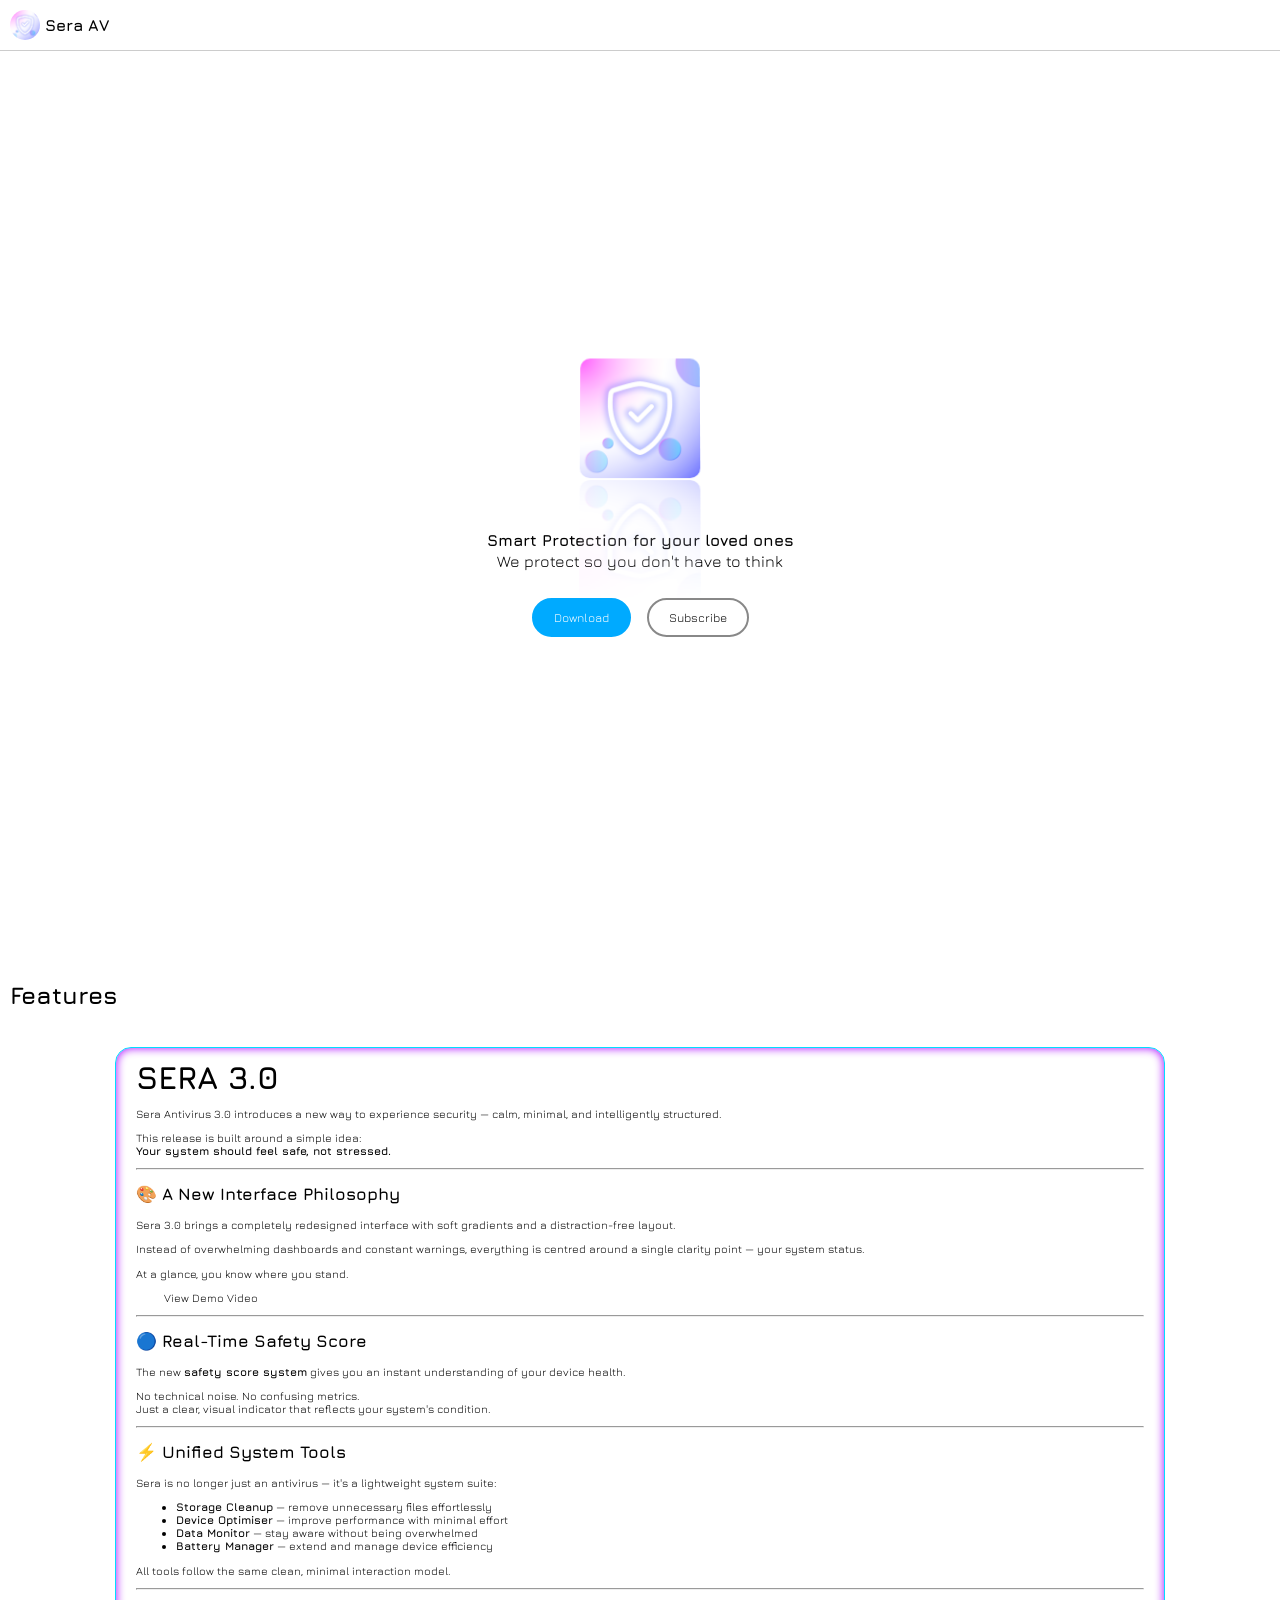
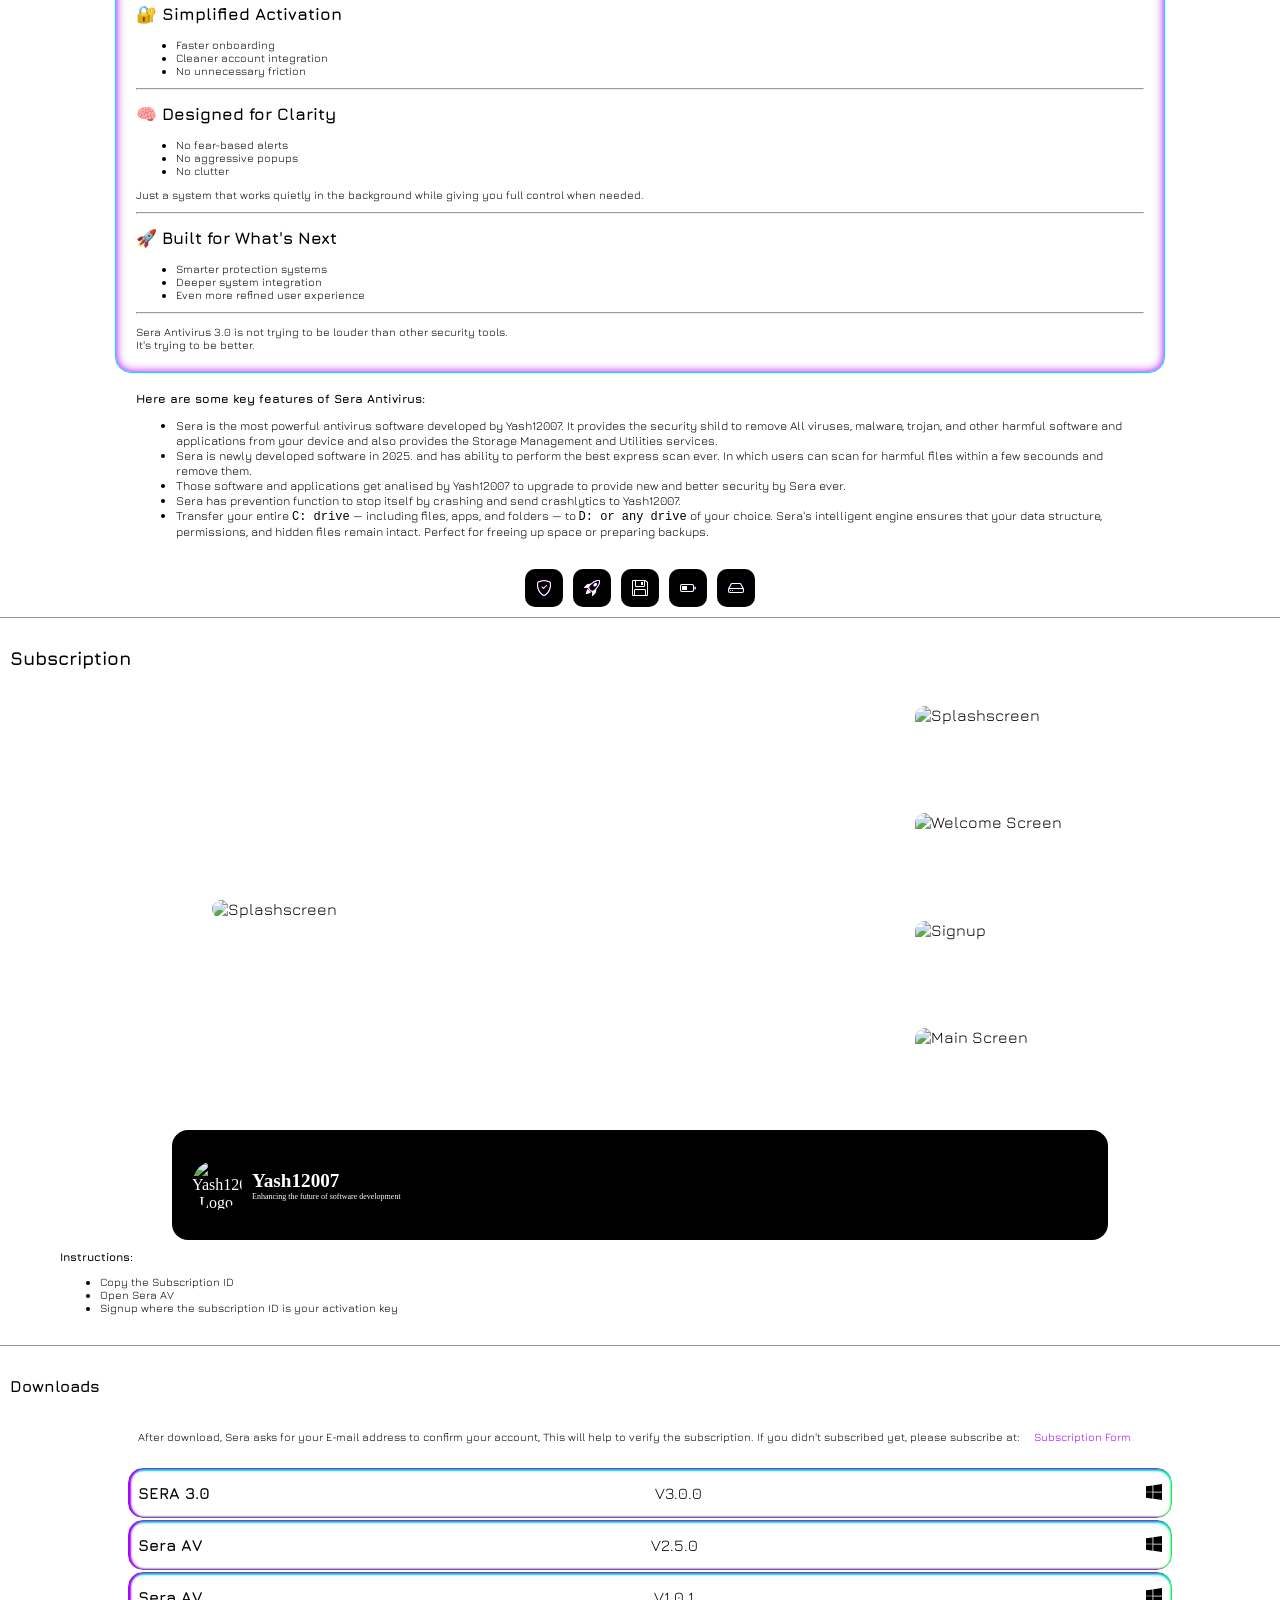
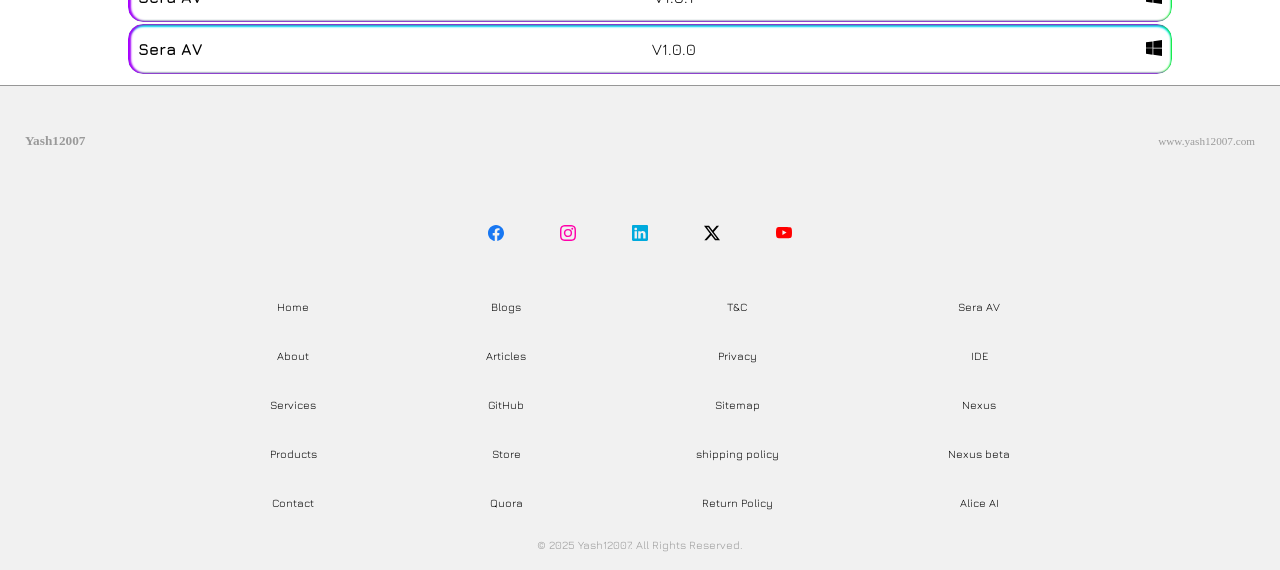
==== commit 6c661a94: "Update index.html" ====
--- a/index.html
+++ b/index.html
@@ -447,7 +447,7 @@
                 </svg>
             </a>
         </div>
-        <div style="text-align:center;font-size:.7rem;display:flex;flex-direction:row;place-items:center;justify-content:space-evenly; margin:auto;">
+        <div style="text-align:center;font-size:.7rem;display:flex;flex-direction:row;place-items:center;justify-content:space-evenly; margin:auto; width:80vw; flex-wrap:wrap;">
             <div style=display:flex;flex-direction:column;place-items:center;justify-content:center>
                 <a aria-label=Home href=https://www.yash12007.com>Home</a>
                 <a aria-label=About href=https://www.yash12007.com/Max/#about>About</a>
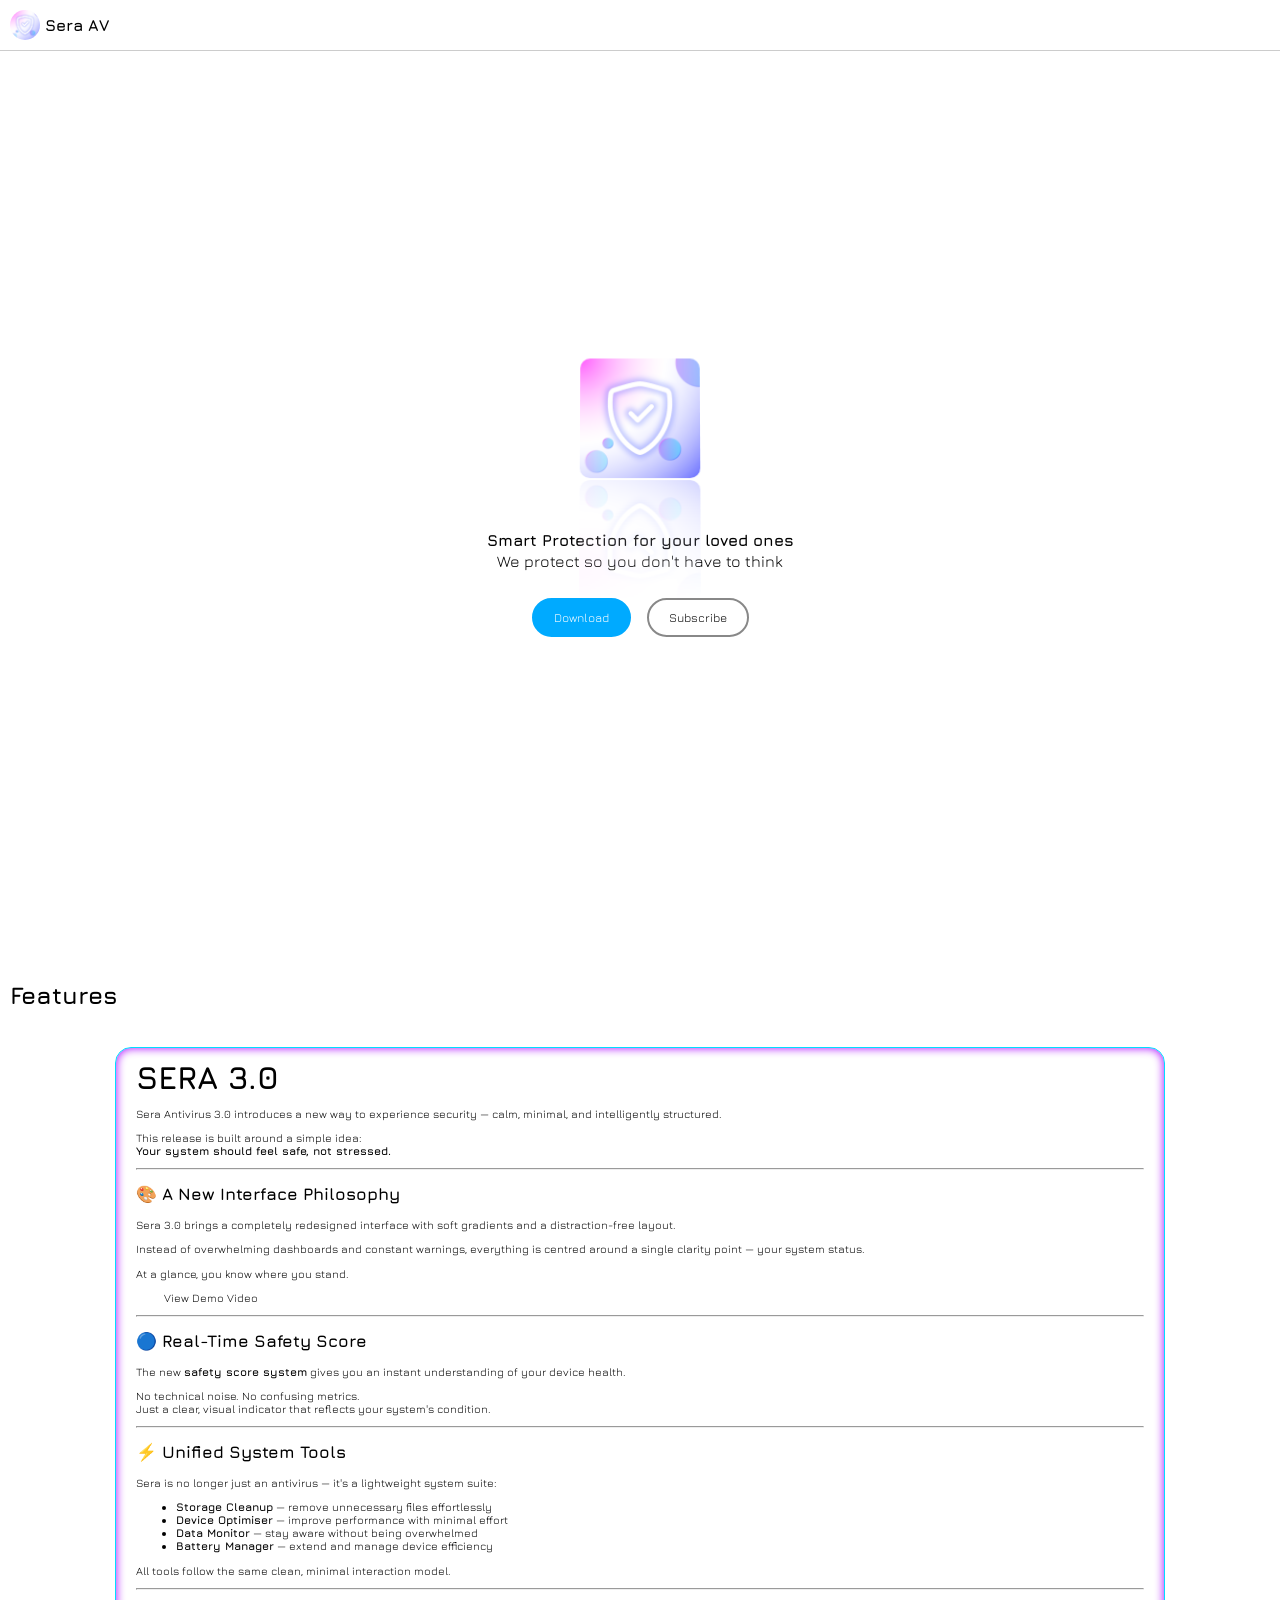
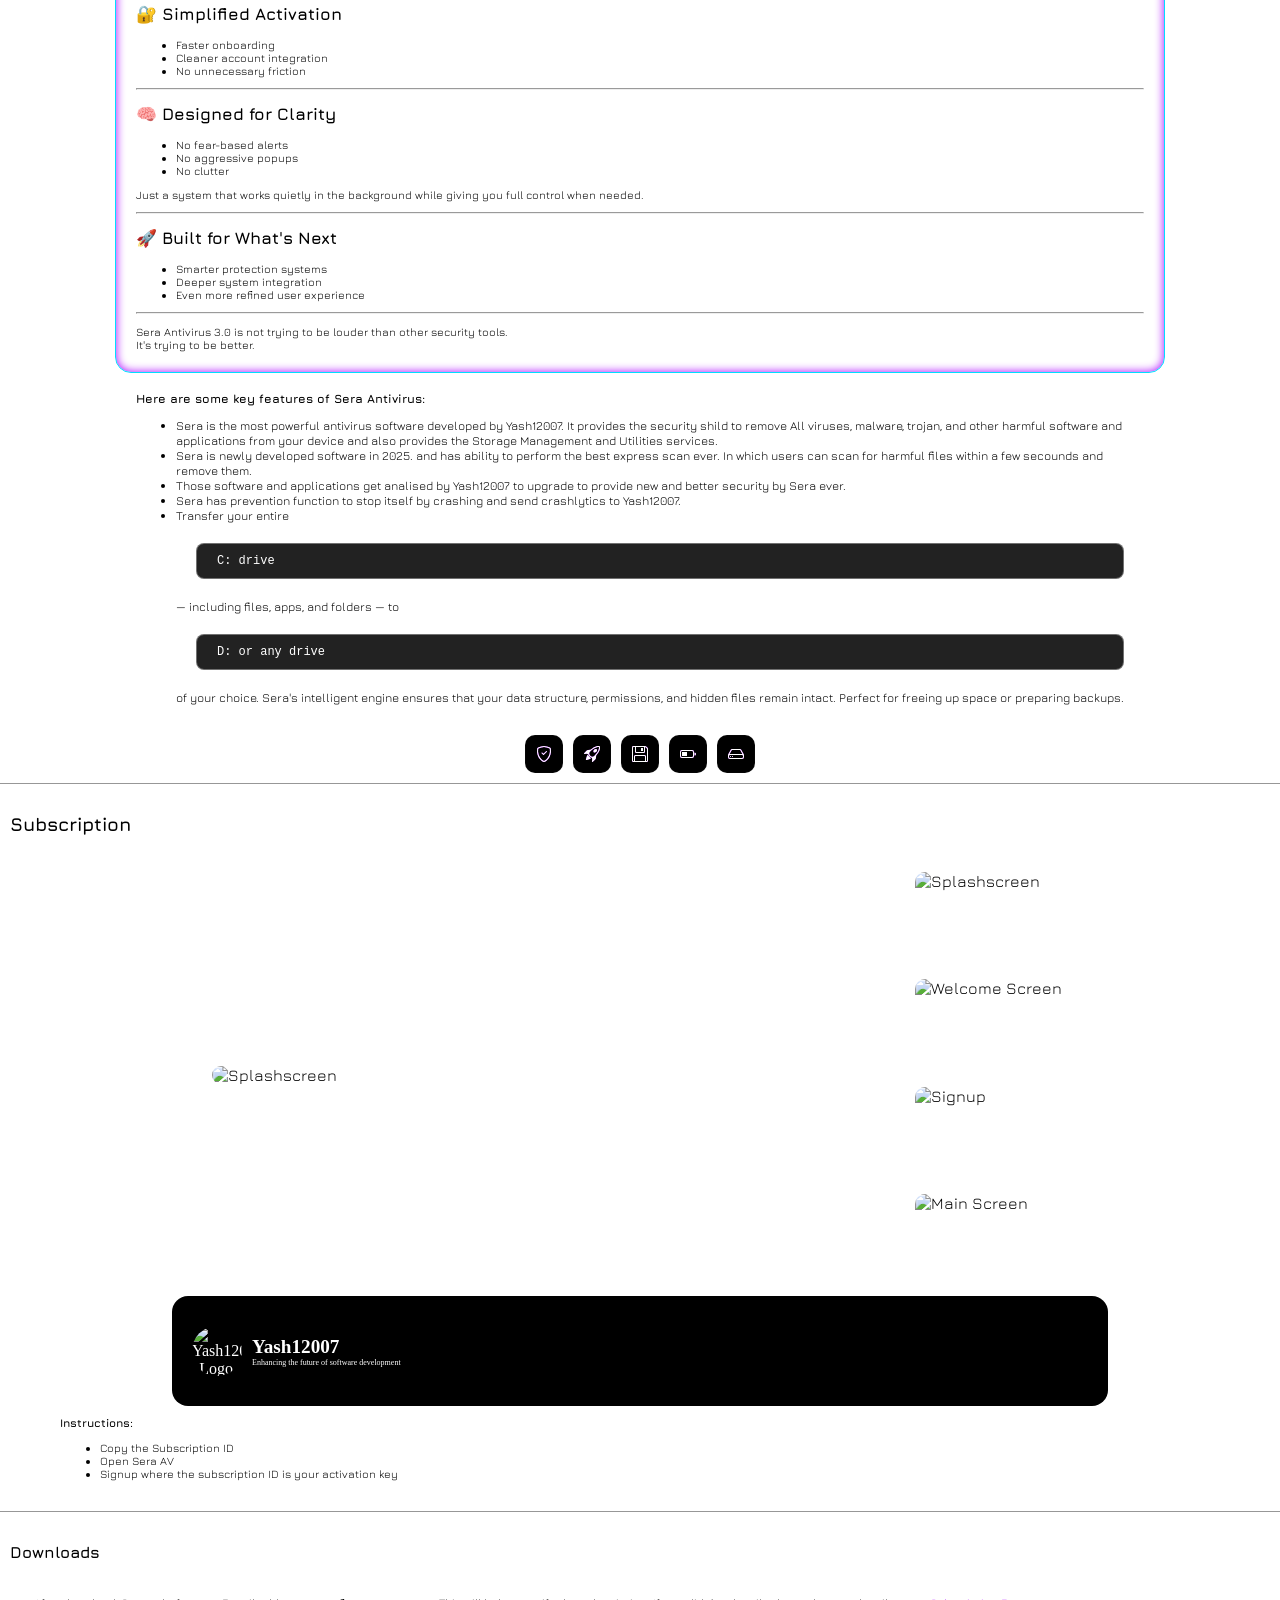
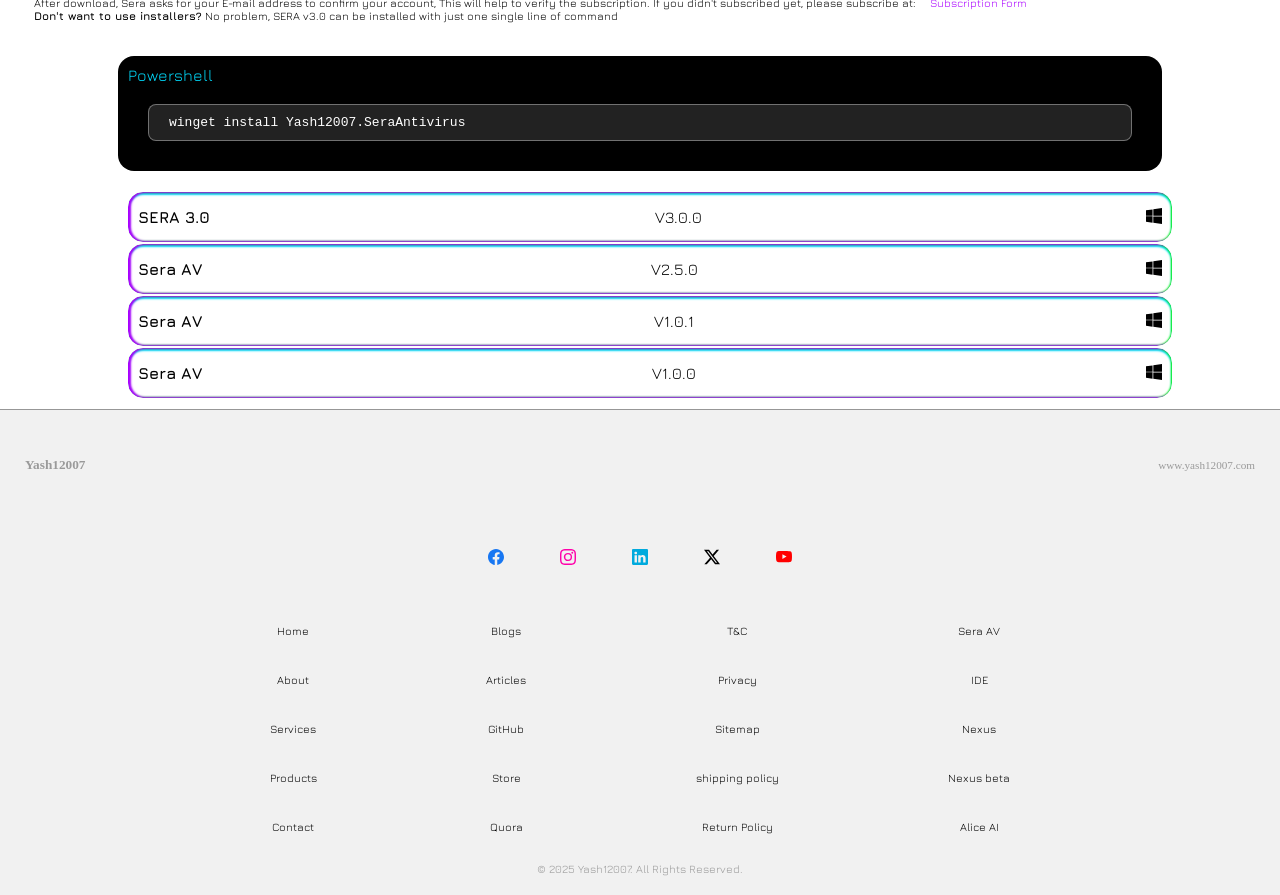
==== commit 38283d57: "Update index.html" ====
--- a/index.html
+++ b/index.html
@@ -173,6 +173,17 @@
                 flex-direction: column-reverse !important;
                 gap: 30px;
             }
+        }code{
+            margin: 20px;
+            padding: 10px 20px;
+            background: #222;
+            color: #fff;
+            border-radius: 8px;
+            display: flex;
+            flex-wrap: nowrap;
+            word-break: keep-all;
+            overflow: auto;
+            border: 1px solid #ccc7;
         }
     </style>
 </head>
@@ -372,7 +383,11 @@
     </div>
     <div id=download>
         <section><h4>Downloads</h4></section>
-        <p style=font-size:.7rem;padding:14px;margin:10px;text-align:center>After download, Sera asks for your E-mail address to confirm your account, This will help to verify the subscription. If you didn't subscribed yet, please subscribe at: <a aria-label="Subscribe Form" style=color:#a0f;padding:3px href=https://www.yash12007.com/Sera/#subscribe>Subscription Form</a></p>
+        <p style=font-size:.7rem;padding:14px;margin:10px;text-align:left>After download, Sera asks for your E-mail address to confirm your account, This will help to verify the subscription. If you didn't subscribed yet, please subscribe at: <a aria-label="Subscribe Form" style=color:#a0f;padding:3px href=https://www.yash12007.com/Sera/#subscribe>Subscription Form</a><br><b>Don't want to use installers?</b> No problem, SERA v3.0 can be installed with just one single line of command</p>
+        <div style="margin: 20px auto; width: 80vw; padding: 10px; background: #000; color: #0df; border-radius: 1rem;">
+            <label for="pscode">Powershell</label>
+            <code id="pscode">winget install Yash12007.SeraAntivirus</code>
+        </div>
         <div style="width:100vw;height:fit-content;overflow-y:auto;display: flex; place-items: center; justify-content: center; flex-direction: column;">
             <div onclick='window.open("https://github.com/Yash12007/Sera/releases/download/v3.0/SERA_ANTIVIRUS_3.0.exe","_self")' class=dnpr>
                 <b>SERA 3.0</b>
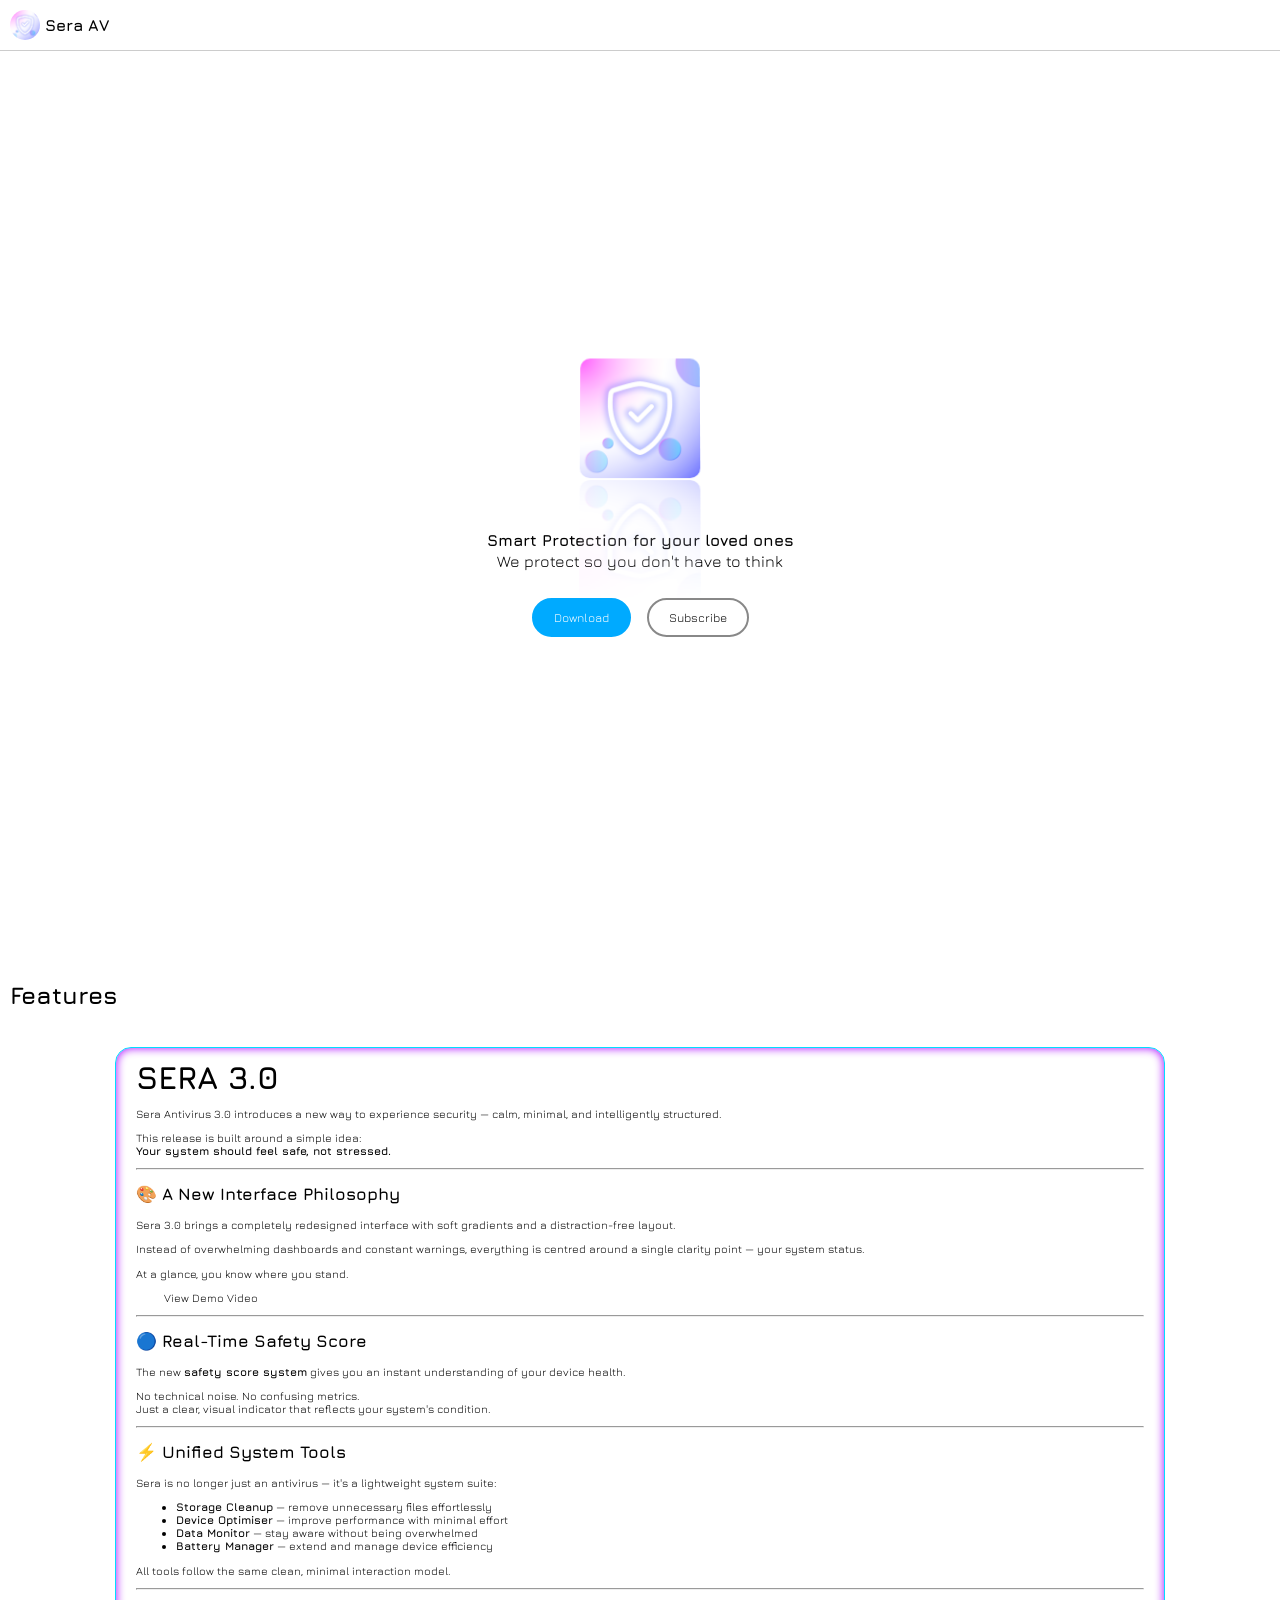
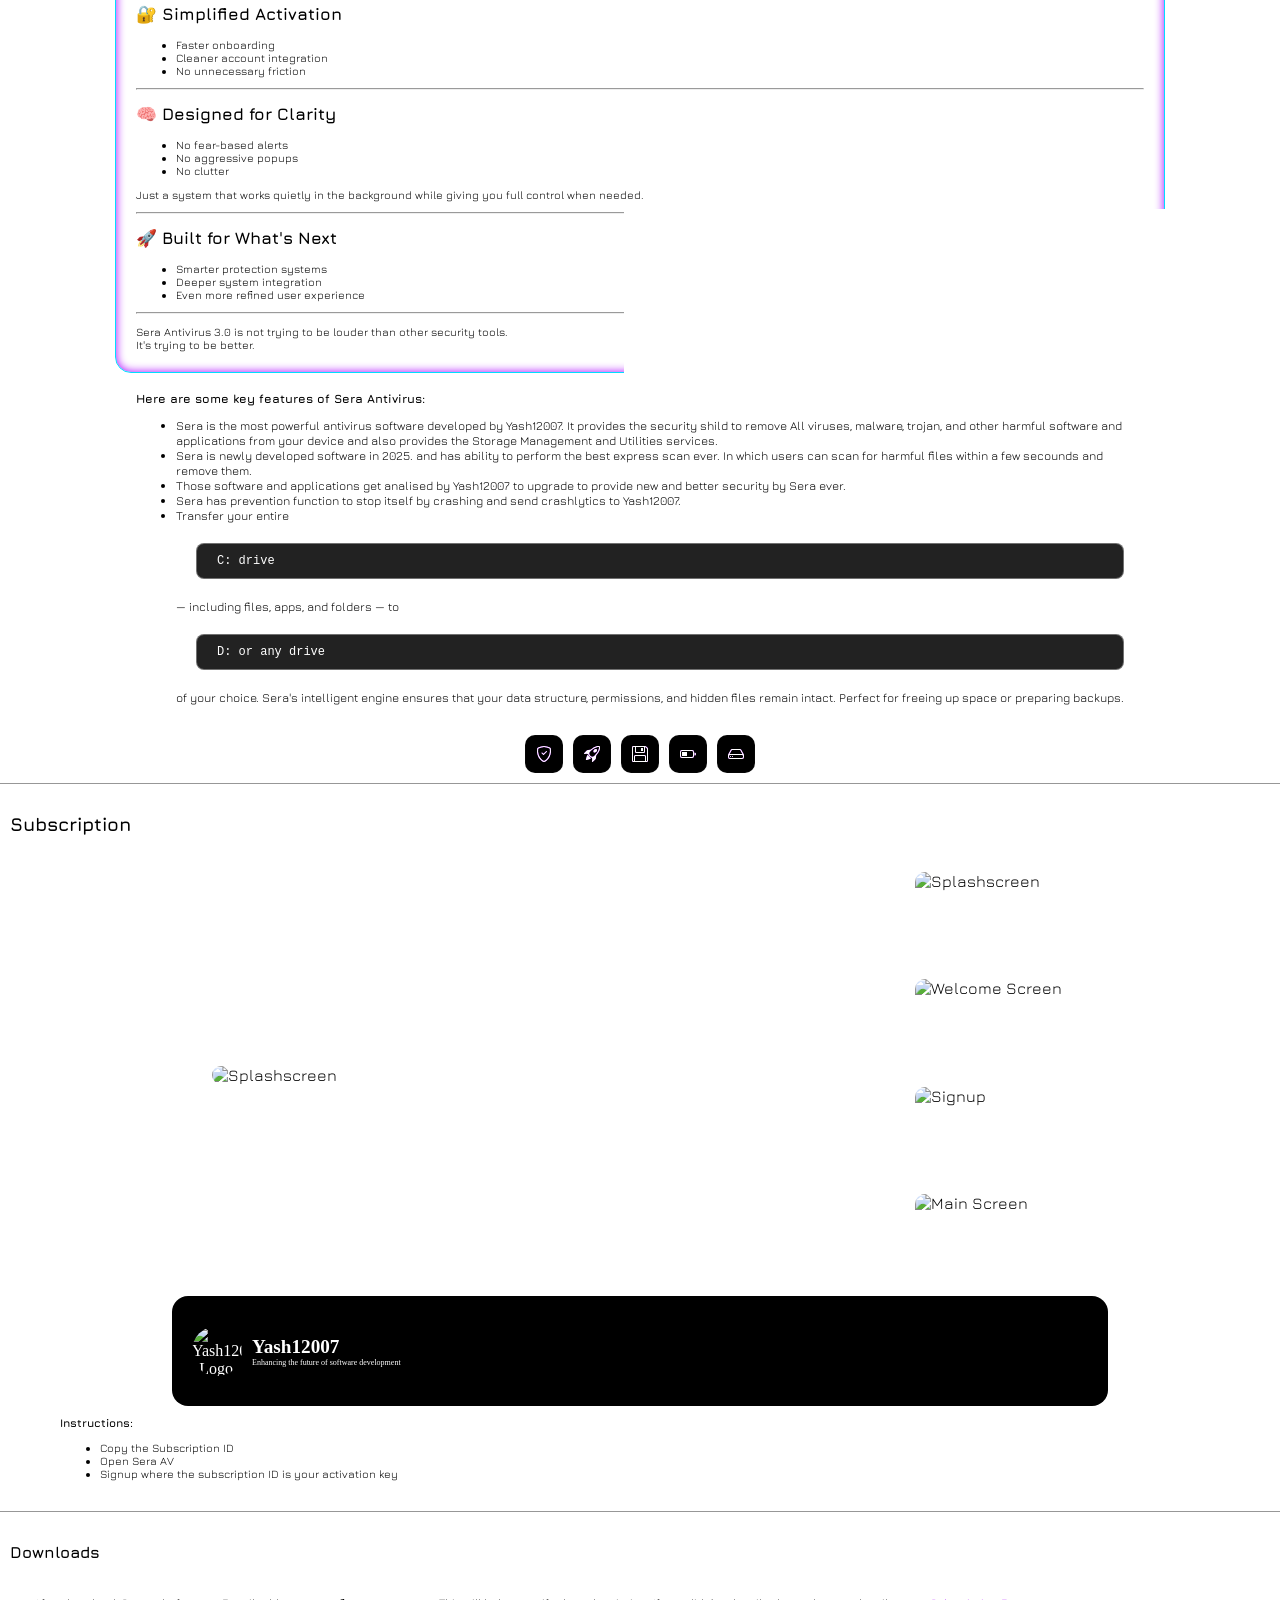
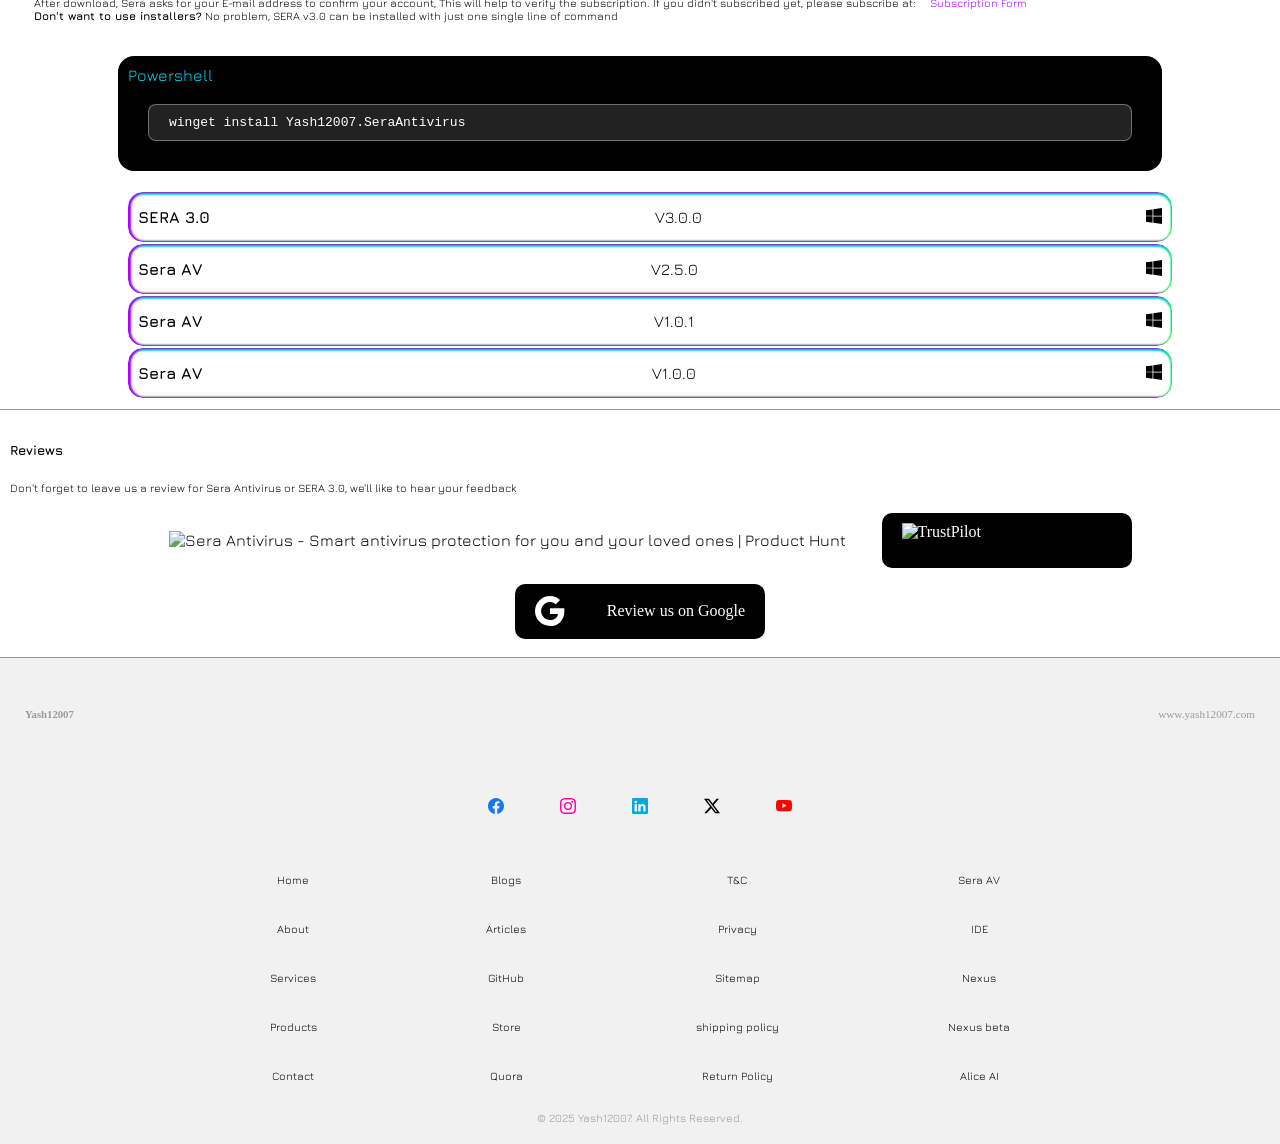
==== commit 9640d00c: "Update index.html" ====
--- a/index.html
+++ b/index.html
@@ -77,7 +77,81 @@
                 "logo": "https://www.yash12007.com/192x192.png"
             },
             "screenshot": "https://www.yash12007.com/Sera/window.png",
-            "softwareVersion": "1.0.0",
+            "softwareVersion": 1.0.0",
+            "applicationSuite": "Sera Antivirus",
+            "url": "https://www.yash12007.com/Sera"
+        }
+    </script>
+    <script type="application/ld+json">
+        {
+            "@context": "https://schema.org",
+            "@type": "SoftwareApplication",
+            "name": "Sera Antivirus",
+            "alternateName": "Sera AV",
+            "operatingSystem": "Windows",
+            "applicationCategory": "SecurityApplication",
+            "applicationSubCategory": "AntivirusSoftware",
+            "downloadUrl": "https://www.yash12007.com/Sera/#download",
+            "offers": {
+                "@type": "Offer",
+                "price": "30",
+                "priceCurrency": "USD",
+                "availability": "https://schema.org/InStock",
+                "url": "https://www.yash12007.com/Sera/#subscribe"
+            },
+            "description": "Sera Antivirus by Yash12007 is a powerful antivirus solution that removes viruses, malware, and trojans while offering storage optimization, battery health monitoring, and full drive backup from C: to D: drive.",
+            "image": "https://www.yash12007.com/Sera/Sera.png",
+            "author": {
+                "@type": "Organization",
+                "name": "Yash12007",
+                "url": "https://www.yash12007.com",
+                "logo": "https://www.yash12007.com/192x192.png"
+            },
+            "publisher": {
+                "@type": "Organization",
+                "name": "Yash12007",
+                "url": "https://www.yash12007.com",
+                "logo": "https://www.yash12007.com/192x192.png"
+            },
+            "screenshot": "https://www.yash12007.com/Sera/window.png",
+            "softwareVersion": "2.5.0",
+            "applicationSuite": "Sera Antivirus",
+            "url": "https://www.yash12007.com/Sera"
+        }
+    </script>
+    <script type="application/ld+json">
+        {
+            "@context": "https://schema.org",
+            "@type": "SoftwareApplication",
+            "name": "Sera Antivirus",
+            "alternateName": "Sera AV",
+            "operatingSystem": "Windows",
+            "applicationCategory": "SecurityApplication",
+            "applicationSubCategory": "AntivirusSoftware",
+            "downloadUrl": "https://www.yash12007.com/Sera/#download",
+            "offers": {
+                "@type": "Offer",
+                "price": "30",
+                "priceCurrency": "USD",
+                "availability": "https://schema.org/InStock",
+                "url": "https://www.yash12007.com/Sera/#subscribe"
+            },
+            "description": "Sera Antivirus by Yash12007 is a powerful antivirus solution that removes viruses, malware, and trojans while offering storage optimization, battery health monitoring, and full drive backup from C: to D: drive.",
+            "image": "https://www.yash12007.com/Sera/Sera.png",
+            "author": {
+                "@type": "Organization",
+                "name": "Yash12007",
+                "url": "https://www.yash12007.com",
+                "logo": "https://www.yash12007.com/192x192.png"
+            },
+            "publisher": {
+                "@type": "Organization",
+                "name": "Yash12007",
+                "url": "https://www.yash12007.com",
+                "logo": "https://www.yash12007.com/192x192.png"
+            },
+            "screenshot": "https://www.yash12007.com/Sera/window.png",
+            "softwareVersion": "3.0.0",
             "applicationSuite": "Sera Antivirus",
             "url": "https://www.yash12007.com/Sera"
         }
@@ -109,7 +183,7 @@
             place-items: center;
             justify-content: center;
             flex-direction: column;
-        }#subscribe, #features, #download{padding: 10px; border-bottom: 1px solid #2227;}
+        }#subscribe, #features, #download, #reviews{padding: 10px; border-bottom: 1px solid #2227;}
         .mirror-container img {
             -webkit-box-reflect: below 2px linear-gradient(transparent, rgba(0,0,0,0.3));
             transform: perspective(1000px) rotateX(5deg);
@@ -430,9 +504,20 @@
         <script src=https://apis.google.com/js/platform.js async defer></script>
         <script>const lang=document.documentElement.lang||navigator.language||navigator.userLanguage;window.___gcfg={lang:lang},window.renderBadge=function(){var n=document.createElement("div");document.body.appendChild(n),window.gapi.load("ratingbadge",(function(){window.gapi.ratingbadge.render(n,{merchant_id:5587645429})}))}</script>
     </div>
+    <div id="reviews">
+        <h5>Reviews</h5>
+        <p style="font-size: 0.7rem;">Don't forget to leave us a review for Sera Antivirus or SERA 3.0, we'll like to hear your feedback</p>
+        <div style="display: flex; flex-wrap: wrap; place-items: center; justify-content: center;">
+            <a href="https://www.producthunt.com/products/sera-antivirus/reviews/new?utm_source=badge-product_review&utm_medium=badge&utm_source=badge-sera&#0045;antivirus" target="_blank"><img src="https://api.producthunt.com/widgets/embed-image/v1/product_review.svg?product_id=1063578&theme=dark" alt="Sera&#0032;Antivirus - Smart&#0032;antivirus&#0032;protection&#0032;for&#0032;you&#0032;and&#0032;your&#0032;loved&#0032;ones | Product Hunt" style="width: 250px; height: 54px;" width="250" height="54" /></a>
+            <a style="display: flex; place-items: center; justify-content: space-between; gap: 10px; padding: 10px 20px !important; font-family: calibri; background: #000; color: #fff; border-radius: 10px;" href="https://www.trustpilot.com/review/yash12007.com" target="_blank" rel="noopener">
+                <img src="https://cdn.trustpilot.net/brand-assets/4.3.0/logo-white.svg" width="210px" height="35px" alt="TrustPilot">
+            </a>
+            <a style="width:210px;height:35px; display: flex; place-items: center; justify-content: space-between; gap: 10px; padding: 10px 20px !important; font-family: calibri; background: #000; color: #fff; border-radius: 10px;" href="https://g.page/r/CUlXNoglU0GAEBM/review" target="_blank"><svg xmlns="http://www.w3.org/2000/svg" width="30" height="30" fill="currentColor" class="bi bi-google" viewBox="0 0 16 16"><path d="M15.545 6.558a9.4 9.4 0 0 1 .139 1.626c0 2.434-.87 4.492-2.384 5.885h.002C11.978 15.292 10.158 16 8 16A8 8 0 1 1 8 0a7.7 7.7 0 0 1 5.352 2.082l-2.284 2.284A4.35 4.35 0 0 0 8 3.166c-2.087 0-3.86 1.408-4.492 3.304a4.8 4.8 0 0 0 0 3.063h.003c.635 1.893 2.405 3.301 4.492 3.301 1.078 0 2.004-.276 2.722-.764h-.003a3.7 3.7 0 0 0 1.599-2.431H8v-3.08z"/></svg>Review us on Google</a>
+        </div>
+    </div>
     <footer>
         <div style="padding:15px;display:flex;place-items:center;justify-content:space-between; font-family: calibri;">
-            <h5>Yash12007</h5>
+            <h6>Yash12007</h6>
             <p style="font-size: 0.7rem; cursor: pointer;" onclick="window.open('https://www.yash12007.com', '_blank')">www.yash12007.com</p>
         </div>
         <div style="display:flex;place-items:center;justify-content:center;flex-wrap:wrap;max-width:80%; margin: 20px auto;">
@@ -494,13 +579,18 @@
         </div>
         <p style="text-align:center;font-size:0.7rem; margin-bottom: 10px;">&copy; 2025 Yash12007. All Rights Reserved.</p>
     </footer>
-    <div id="IMGPREV" style="display: none; place-items: center; justify-content: center; position:fixed; top: 0px; left: 0px; width: 100vw; height: 100vh; background-position: center; background-size: cover; background-repeat: no-repeat; z-index: 100000; margin: 0px; padding: 0px;">
-        <button style="position: fixed; top: 10px; right: 10px; font-size: 18px; color: #000; background: #fff7; backdrop-filter: blur(10px); -webkit-backdrop-filter: blur(10px); border-radius: 1rem; width: 50px; height: 50px; display: flex; place-items: center; justify-content: center;" onclick="document.getElementById('IMGPREV').style.display='none'">x</button>
+    <div id="IMGPREV" style="display: none; place-items: center; justify-content: center; position:fixed; top: 0px; left: 0px; width: 100vw; height: 100vh; z-index: 100000; margin: 0px; padding: 0px; background: #000;">
     </div>
     <script>
         document.getElementById("MainIMG").addEventListener("click", ()=>{
             document.getElementById("IMGPREV").style.display="flex";
-            document.getElementById("IMGPREV").style.backgroundImage="url('"+document.getElementById("MainIMG").src+"')";
+            document.getElementById("IMGPREV").innerHTML=`
+                <button style="position: fixed; top: 10px; right: 10px; font-size: 18px; color: #000; background: #fff7; backdrop-filter: blur(10px); -webkit-backdrop-filter: blur(10px); border-radius: 1rem; width: 50px; height: 50px; display: flex; place-items: center; justify-content: center;" onclick="document.getElementById('IMGPREV').style.display='none'">x</button>
+                <div style="display:flex; gap:20px; flex-direction:column; place-items:center; justify-content:center;">
+                    <img src="${document.getElementById("MainIMG").src}" style="width:100vw; height:fit-content; aspect-ratio:16/9;" alt="${document.getElementById("MainIMG").alt}">
+                    <b style="color:#fff;">${document.getElementById("MainIMG").alt}</b>
+                </div>
+            `;
         });
         function subscribed(e){let t=document.createElement("div");t.style.position="fixed",t.style.top="10%",t.style.left="10%",t.style.width="80vw",t.style.height="80vh",t.style.backgroundColor="#000",t.style.border="2px solid #fff",t.style.borderRadius="10px",t.style.padding="20px",t.style.zIndex="1000",t.style.display="flex",t.style.flexDirection="column",t.style.overflow="auto",t.innerHTML=`
                 <div style="display:flex; flex-wrap:wrap; place-items:center; justify-content:center; text-align:center; width:100%; height:100%;">
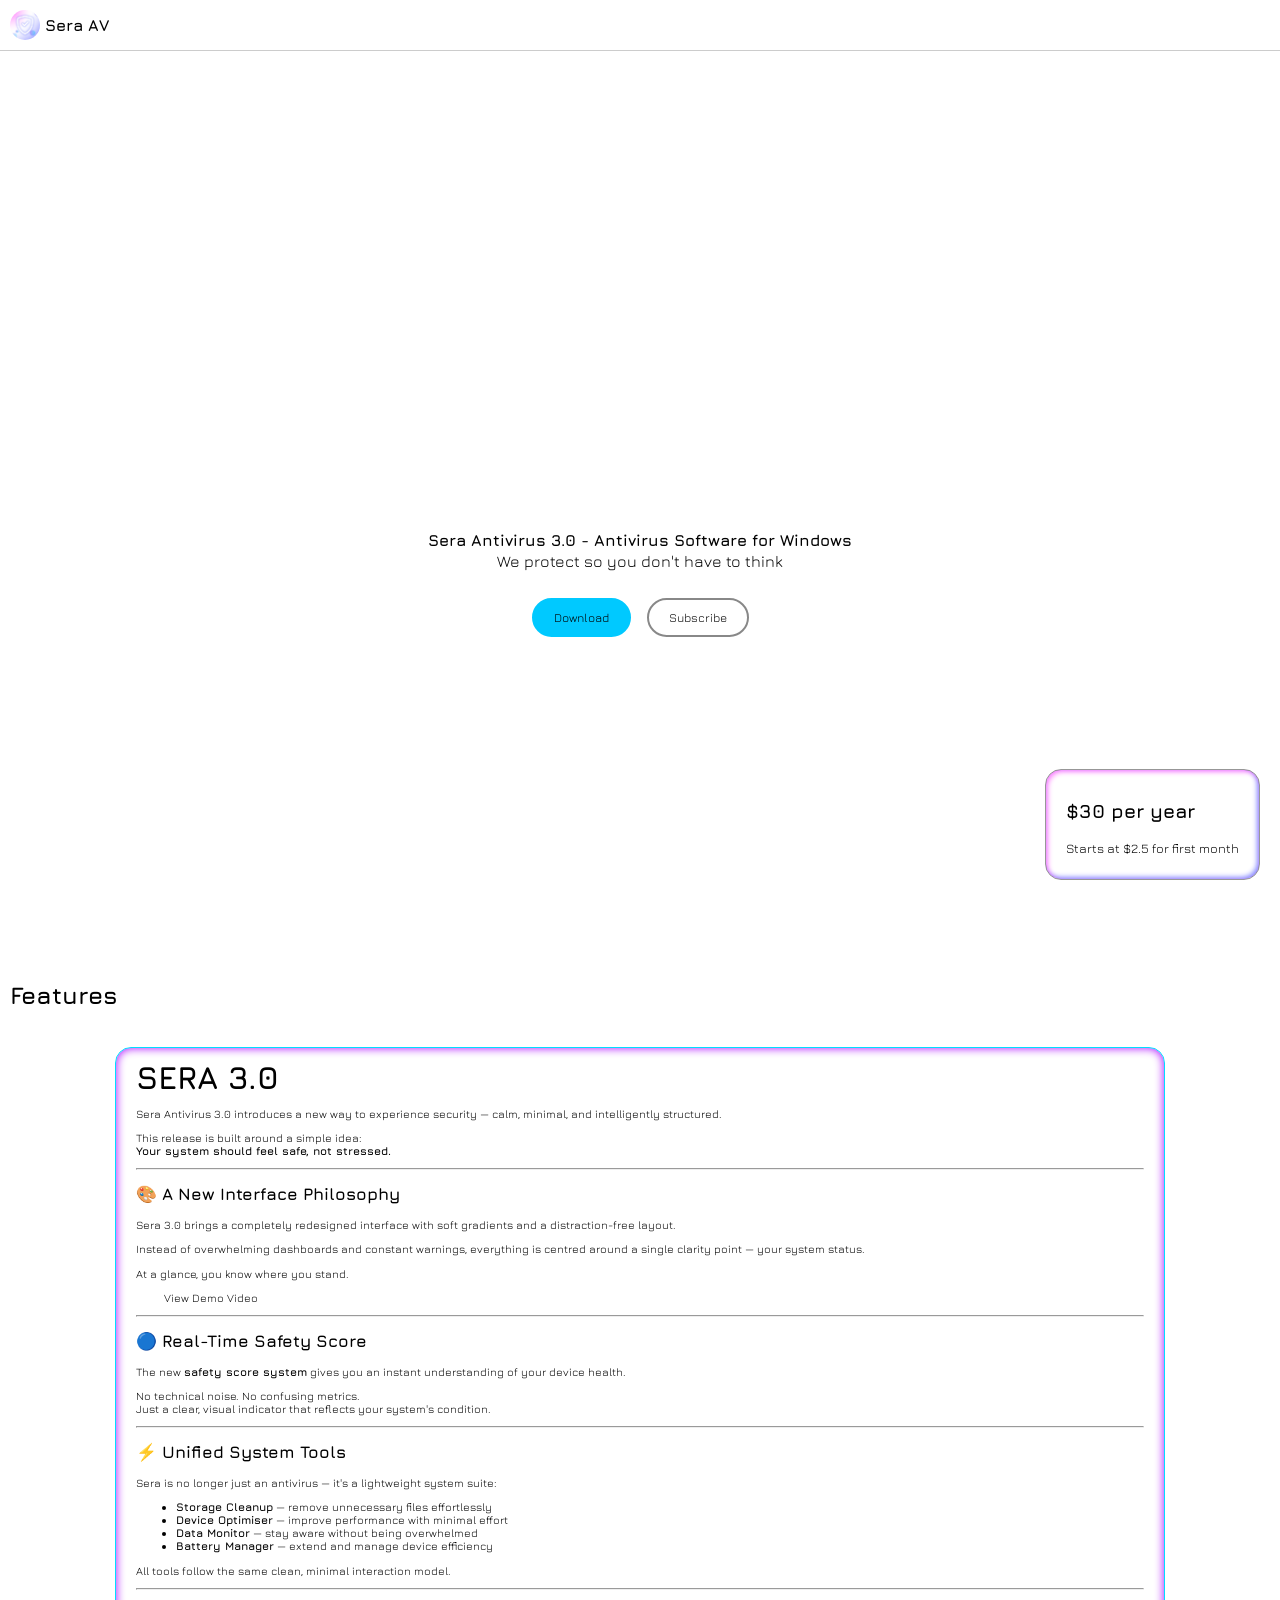
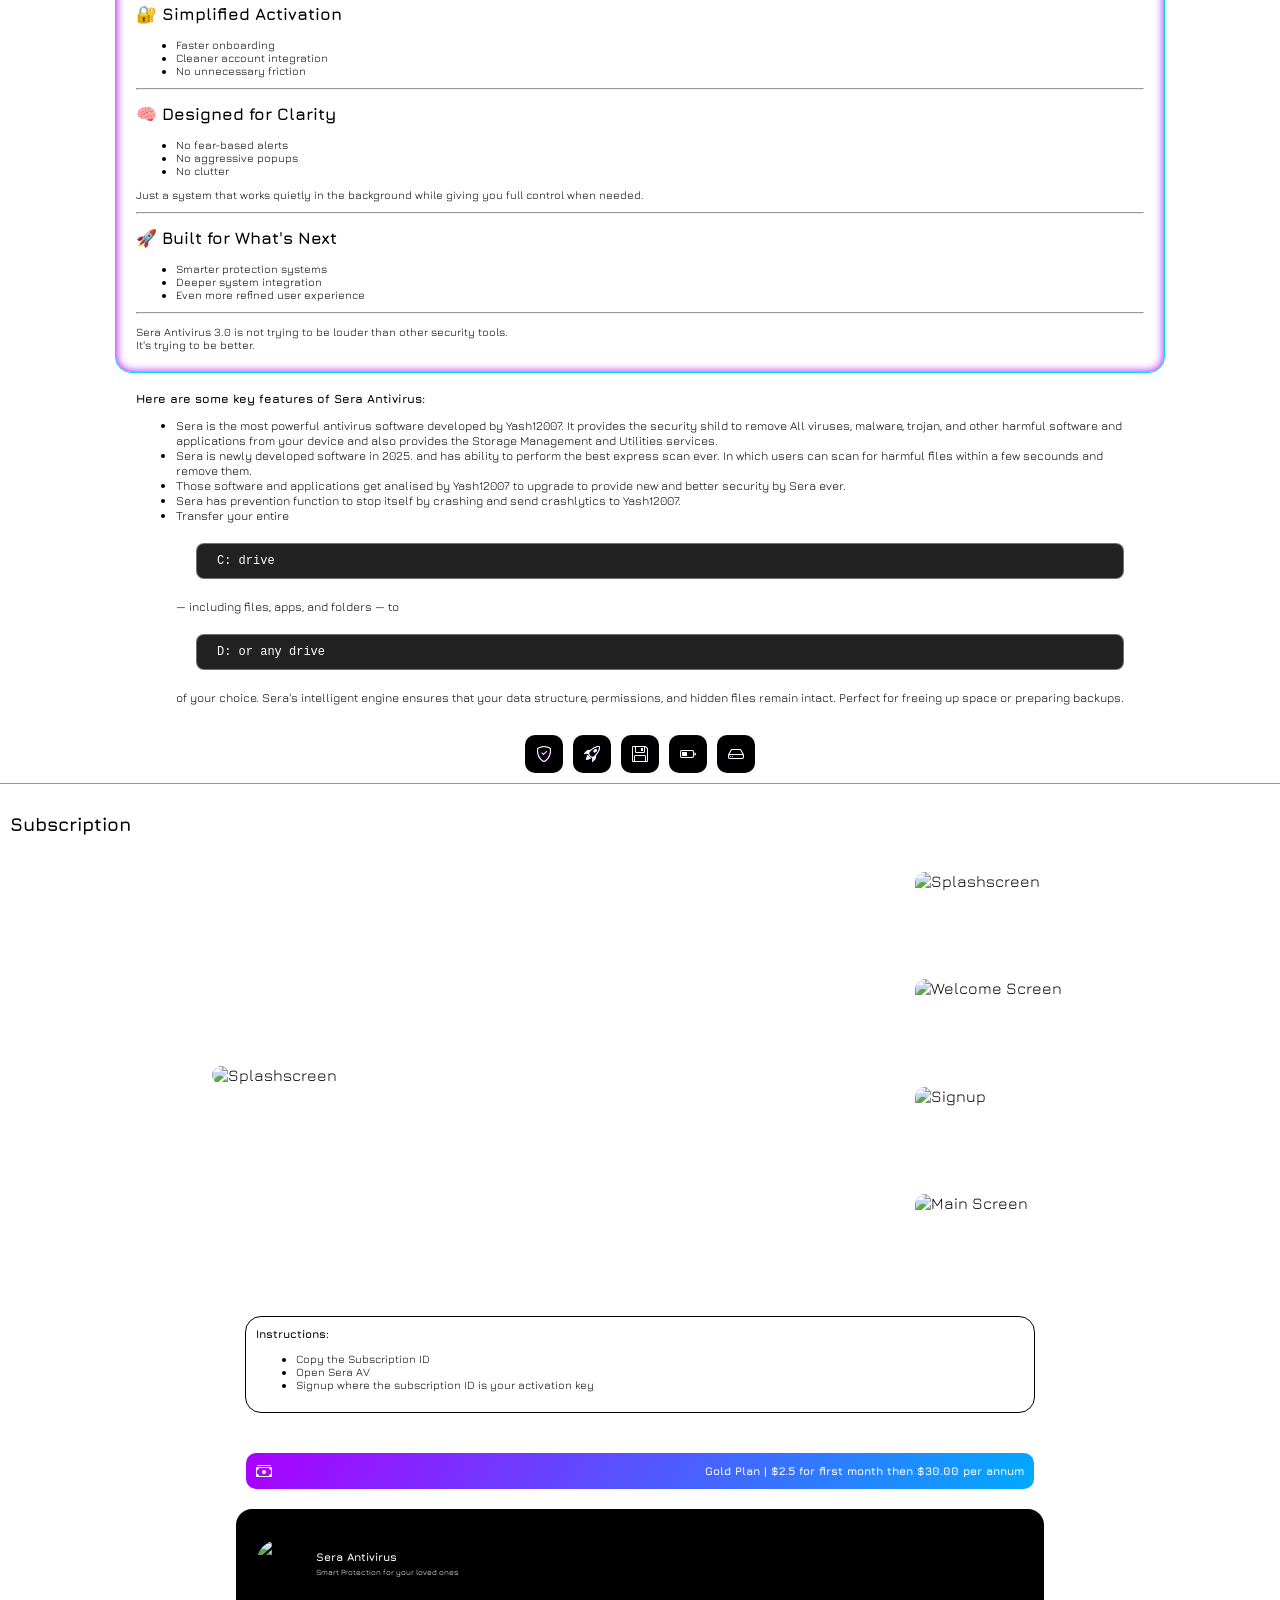
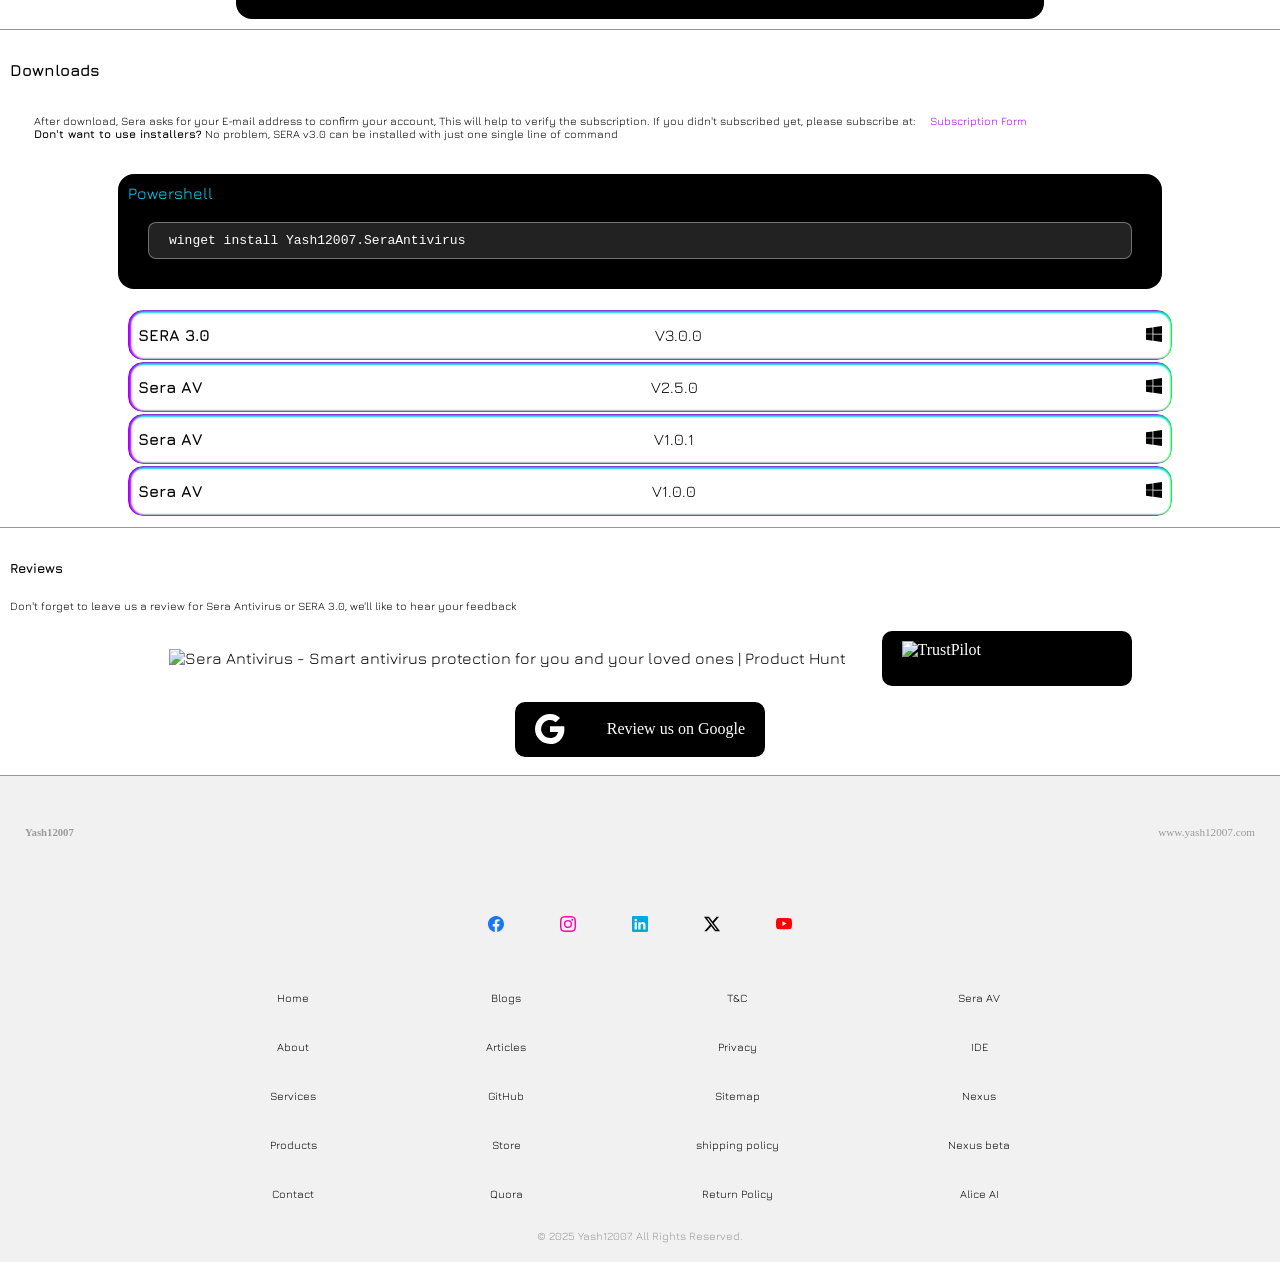
==== commit 2a884fa7: "Update index.html" ====
--- a/index.html
+++ b/index.html
@@ -3,9 +3,7 @@
 <head>
     <meta charset="UTF-8">
     <meta name="viewport" content="width=device-width, initial-scale=1.0">
-    <meta charset="UTF-8">
-    <meta name="viewport" content="width=device-width, initial-scale=1.0">
-    <title>Sera Antivirus | A Product by Yash12007 | 3.0</title>
+    <title>Sera Antivirus 3.0 - Lightweight Antivirus for Windows | $30/year</title>
     <link rel="manifest" href="https://www.yash12007.com/manifest.json">
     <meta property="og:title" content="Yash12007 | Sera AV">
     <meta property="og:site_name" content="Yash12007 | Sera AV">
@@ -37,7 +35,6 @@
     <link rel="mask-icon" href="https://www.yash12007.com/512x512.svg" color="#000000">
     <meta name="msapplication-TileColor" content="#000000">
     <meta name="theme-color" content="#000000">
-
     <meta http-equiv="Cache-Control" content="no-cache, no-store, must-revalidate" />
     <meta http-equiv="Pragma" content="no-cache" />
     <meta http-equiv="Expires" content="0" />
@@ -47,6 +44,7 @@
     <meta name="robots" content="index, follow">
     <script type="application/ld+json">
         {
+            "@id": "https://www.yash12007.com/Sera/#download",
             "@context": "https://schema.org",
             "@type": "SoftwareApplication",
             "name": "Sera Antivirus",
@@ -54,7 +52,10 @@
             "operatingSystem": "Windows",
             "applicationCategory": "SecurityApplication",
             "applicationSubCategory": "AntivirusSoftware",
-            "downloadUrl": "https://www.yash12007.com/Sera/#download",
+            "softwareVersion": "3.0.0",
+            "image": "https://www.yash12007.com/Sera/Sera.png",
+            "description": "Sera Antivirus by Yash12007 is a powerful antivirus with real-time protection, malware removal, and system optimization.",
+            "url": "https://www.yash12007.com/Sera/",
             "offers": {
                 "@type": "Offer",
                 "price": "30",
@@ -62,98 +63,37 @@
                 "availability": "https://schema.org/InStock",
                 "url": "https://www.yash12007.com/Sera/#subscribe"
             },
-            "description": "Sera Antivirus by Yash12007 is a powerful antivirus solution that removes viruses, malware, and trojans while offering storage optimization, battery health monitoring, and full drive backup from C: to D: drive.",
-            "image": "https://www.yash12007.com/Sera/Sera.png",
             "author": {
                 "@type": "Organization",
                 "name": "Yash12007",
-                "url": "https://www.yash12007.com",
-                "logo": "https://www.yash12007.com/192x192.png"
+                "url": "https://www.yash12007.com"
+            }
+        }
+        {
+            "@id": "https://www.yash12007.com/Sera/#subscribe",
+            "@context": "https://schema.org",
+            "@type": "Product",
+            "name": "Sera Antivirus 3.0",
+            "image": "https://www.yash12007.com/Sera/Sera.png",
+            "description": "Sera Antivirus is a lightweight antivirus software with real-time protection, malware removal, and system optimization.",
+            "brand": {
+                "@type": "Brand",
+                "name": "Yash12007"
             },
-            "publisher": {
-                "@type": "Organization",
-                "name": "Yash12007",
-                "url": "https://www.yash12007.com",
-                "logo": "https://www.yash12007.com/192x192.png"
-            },
-            "screenshot": "https://www.yash12007.com/Sera/window.png",
-            "softwareVersion": 1.0.0",
-            "applicationSuite": "Sera Antivirus",
-            "url": "https://www.yash12007.com/Sera"
-        }
-    </script>
-    <script type="application/ld+json">
-        {
-            "@context": "https://schema.org",
-            "@type": "SoftwareApplication",
-            "name": "Sera Antivirus",
-            "alternateName": "Sera AV",
-            "operatingSystem": "Windows",
-            "applicationCategory": "SecurityApplication",
-            "applicationSubCategory": "AntivirusSoftware",
-            "downloadUrl": "https://www.yash12007.com/Sera/#download",
             "offers": {
                 "@type": "Offer",
                 "price": "30",
                 "priceCurrency": "USD",
                 "availability": "https://schema.org/InStock",
                 "url": "https://www.yash12007.com/Sera/#subscribe"
-            },
-            "description": "Sera Antivirus by Yash12007 is a powerful antivirus solution that removes viruses, malware, and trojans while offering storage optimization, battery health monitoring, and full drive backup from C: to D: drive.",
-            "image": "https://www.yash12007.com/Sera/Sera.png",
-            "author": {
-                "@type": "Organization",
-                "name": "Yash12007",
-                "url": "https://www.yash12007.com",
-                "logo": "https://www.yash12007.com/192x192.png"
-            },
-            "publisher": {
-                "@type": "Organization",
-                "name": "Yash12007",
-                "url": "https://www.yash12007.com",
-                "logo": "https://www.yash12007.com/192x192.png"
-            },
-            "screenshot": "https://www.yash12007.com/Sera/window.png",
-            "softwareVersion": "2.5.0",
-            "applicationSuite": "Sera Antivirus",
-            "url": "https://www.yash12007.com/Sera"
+            }
         }
-    </script>
-    <script type="application/ld+json">
         {
-            "@context": "https://schema.org",
-            "@type": "SoftwareApplication",
-            "name": "Sera Antivirus",
-            "alternateName": "Sera AV",
-            "operatingSystem": "Windows",
-            "applicationCategory": "SecurityApplication",
-            "applicationSubCategory": "AntivirusSoftware",
-            "downloadUrl": "https://www.yash12007.com/Sera/#download",
-            "offers": {
-                "@type": "Offer",
-                "price": "30",
-                "priceCurrency": "USD",
-                "availability": "https://schema.org/InStock",
-                "url": "https://www.yash12007.com/Sera/#subscribe"
-            },
-            "description": "Sera Antivirus by Yash12007 is a powerful antivirus solution that removes viruses, malware, and trojans while offering storage optimization, battery health monitoring, and full drive backup from C: to D: drive.",
-            "image": "https://www.yash12007.com/Sera/Sera.png",
-            "author": {
-                "@type": "Organization",
-                "name": "Yash12007",
-                "url": "https://www.yash12007.com",
-                "logo": "https://www.yash12007.com/192x192.png"
-            },
-            "publisher": {
-                "@type": "Organization",
-                "name": "Yash12007",
-                "url": "https://www.yash12007.com",
-                "logo": "https://www.yash12007.com/192x192.png"
-            },
-            "screenshot": "https://www.yash12007.com/Sera/window.png",
-            "softwareVersion": "3.0.0",
-            "applicationSuite": "Sera Antivirus",
-            "url": "https://www.yash12007.com/Sera"
+            "@type": "Organization",
+            "name": "Yash12007",
+            "sameAs": [
+                "https://www.trustpilot.com/review/yash12007.com"
+            ]
         }
     </script>
     <script type="module" src="https://cdn.jsdelivr.net/npm/lite-youtube-embed/src/lite-yt-embed.js"></script>
@@ -242,12 +182,13 @@
                 flex-direction: row !important;
                 width: 65vw !important;
             }
-        }@media (max-width:630px){
+        }@media (max-width:675px){
             #SeraPaymentBanner{
-                flex-direction: column-reverse !important;
-                gap: 30px;
+                flex-direction: column !important;
+                gap: 50px;
             }
-        }code{
+        }
+        code{
             margin: 20px;
             padding: 10px 20px;
             background: #222;
@@ -258,7 +199,7 @@
             word-break: keep-all;
             overflow: auto;
             border: 1px solid #ccc7;
-        }
+        }.seo-title {font-size: 1rem;}
     </style>
 </head>
 <body>
@@ -273,12 +214,18 @@
             <img src="Sera.png" width="120px" height="120px" alt="Sera Antivirus Logo" style="border-radius: 10px;">
         </div>
         <div style="display: flex; place-items: center; justify-content: center; flex-direction: column; gap: 3px;">
-            <h1 style="font-size: 1rem; margin-bottom: 0px; margin-top: 50px;">Smart Protection for your loved ones</h1>
+            <h1 class="seo-title" style="margin-bottom: 0px; margin-top: 50px;">Sera Antivirus 3.0 - Antivirus Software for Windows</h1>
             <p style="margin: 0px;">We protect so you don't have to think</p>
         </div>
         <div style="display: flex; place-items: center; margin-top: 20px; justify-content: space-between;">
-            <a href="#download" style="background: #0af; color: #fff; border: 2px solid #0af;">Download</a>
+            <a href="#download" style="background: #00c9ff;color: #000;border: 2px solid #00c9ff;">Download</a>
             <a href="#subscribe">Subscribe</a>
+        </div>
+        <div itemscope itemprop="offers" itemtype="https://schema.org/Offer" onclick="window.open('?page=subscribe', '_self')" style="cursor: pointer; margin-top:10px; position: absolute; bottom: 20px; border: 1px solid #2227; border-radius: 1rem; padding: 10px 20px; box-shadow: inset 2px 2px 5px #f0f7, inset -2px -2px 5px #01f7; right: 20px;">
+            <meta itemprop="price" content="30">
+            <meta itemprop="priceCurrency" content="USD">
+            <p style="font-size:1.2rem; font-weight:bold;">$30 per year</p>
+            <p style="font-size:0.8rem;">Starts at $2.5 for first month</p>
         </div>
     </div>
     <div id=features>
@@ -414,24 +361,33 @@
                 <img loading=lazy src=https://www.yash12007.com/Sera/Assets/v3.0/main.png aria-label="Main Screen" alt="Main Screen" title="Main Screen" style=border-radius:10px>
             </div>
         </div>
-        <div style=display:flex;place-items:center;justify-content:space-between;flex-direction:row;flex-wrap:wrap>
-            <div id="SeraPaymentBanner" style="display: flex; place-items: center; justify-content: center; width: 70vw; padding: 30px 20px; background: #000; border-radius: 1rem; margin: auto;">
-                <div style="display: flex; gap: 10px; place-items: center; justify-content: center; color: #fff; font-family: calibri;">
-                    <img loading="lazy" src="https://www.yash12007.com/192x192.png" alt="Yash12007 | Logo" width="50px" height="50px" style="border-radius: 50%;">
-                    <div>
-                        <b style="font-size: 1.2rem;">Yash12007</b>
-                        <p style="font-size: 0.5rem; margin: 0px;">Enhancing the future of software development</p>
-                    </div>
-                </div>
-                <div id="paypal-button-container-P-6KH30305YV902451YNDQ645Y" style="margin: auto;"></div>
-            </div>
-            <div style="font-size:.7rem;padding:10px;display:grid;justify-content:start;text-align:left;width:fit-content;margin:auto 40px;">
+        <div style=display:flex;place-items:center;justify-content:space-between;flex-direction:column;flex-wrap:wrap>
+            <div style="font-size:.7rem;padding:10px;display:flex;place-items: start; flex-direction: column; justify-content:start;text-align:left;width:fit-content;margin:20px auto; width: 60vw; border: 1px solid #000; border-radius: 1rem;">
                 <b>Instructions:</b>
                 <ul>
                     <li>Copy the Subscription ID</li>
                     <li>Open Sera AV</li>
                     <li>Signup where the subscription ID is your activation key</li>
                 </ul>
+            </div>
+            <p itemscope itemprop="offers" title="Gold Plan Subscription | $30 per annum starts from $2.5 for first month" style="cursor: pointer; color: #fff; margin: 20px auto; gap: 30px; font-weight: 900; width: 60vw; background: linear-gradient(120deg, #a0f, #0af); padding: 10px; border-radius: 10px; display: flex; place-items: center; justify-content: space-between; font-size: 0.7rem;">
+                <meta itemprop="price" content="30">
+                <meta itemprop="priceCurrency" content="USD">
+                <svg xmlns="http://www.w3.org/2000/svg" width="16" height="16" fill="currentColor" class="bi bi-cash-stack" viewBox="0 0 16 16">
+                    <path d="M1 3a1 1 0 0 1 1-1h12a1 1 0 0 1 1 1zm7 8a2 2 0 1 0 0-4 2 2 0 0 0 0 4"/>
+                    <path d="M0 5a1 1 0 0 1 1-1h14a1 1 0 0 1 1 1v8a1 1 0 0 1-1 1H1a1 1 0 0 1-1-1zm3 0a2 2 0 0 1-2 2v4a2 2 0 0 1 2 2h10a2 2 0 0 1 2-2V7a2 2 0 0 1-2-2z"/>
+                </svg>
+                Gold Plan | $2.5 for first month then $30.00 per annum
+            </p>
+            <div id="SeraPaymentBanner" style="display: flex; place-items: center; justify-content: center; width: 60vw; padding: 30px 20px; background: #000; border-radius: 1rem; margin: auto;">
+                <div style="display: flex; place-items: center; justify-content: space-between; gap: 10px;">
+                    <img src="https://www.yash12007.com/Sera/Sera.png" alt="Sera Antivirus | Logo" style="border-radius: 50%;" width="50px" height="50px">
+                    <div style="color: #fff; gap: 4px; display: flex; flex-direction: column; place-items: start; justify-content: start; font-size: 0.7rem;">
+                        <b style="margin: 0px;">Sera Antivirus</b>
+                        <p style="margin: 0px; font-size: 0.5rem;">Smart Protection for your loved ones</p>
+                    </div>
+                </div>
+                <div id="paypal-button-container-P-6KH30305YV902451YNDQ645Y" style="margin: auto;"></div>
             </div>
         </div>
         <script src="https://www.paypal.com/sdk/js?client-id=ATF4xSULrRV_ac9MIxY_9ufs9o_WNjsRTfc7X8QiBNnbBu1CSIJ2cBrWobEm-bX-S31E457xk2qZOq7S&vault=true&intent=subscription" data-sdk-integration-source="button-factory"></script>
@@ -582,6 +538,13 @@
     <div id="IMGPREV" style="display: none; place-items: center; justify-content: center; position:fixed; top: 0px; left: 0px; width: 100vw; height: 100vh; z-index: 100000; margin: 0px; padding: 0px; background: #000;">
     </div>
     <script>
+        const params = new URLSearchParams(window.location.search);
+        const Page = params.get("page");
+        if(Page == "subscribe"){window.location.href="#subscribe";}
+        if(Page == "download"){window.location.href="#download";}
+        if(Page == "reviews"){window.location.href="#reviews";}
+        if(Page == "features"){window.location.href="#features";}
+        if(Page == "home"){window.location.href="#";}
         document.getElementById("MainIMG").addEventListener("click", ()=>{
             document.getElementById("IMGPREV").style.display="flex";
             document.getElementById("IMGPREV").innerHTML=`
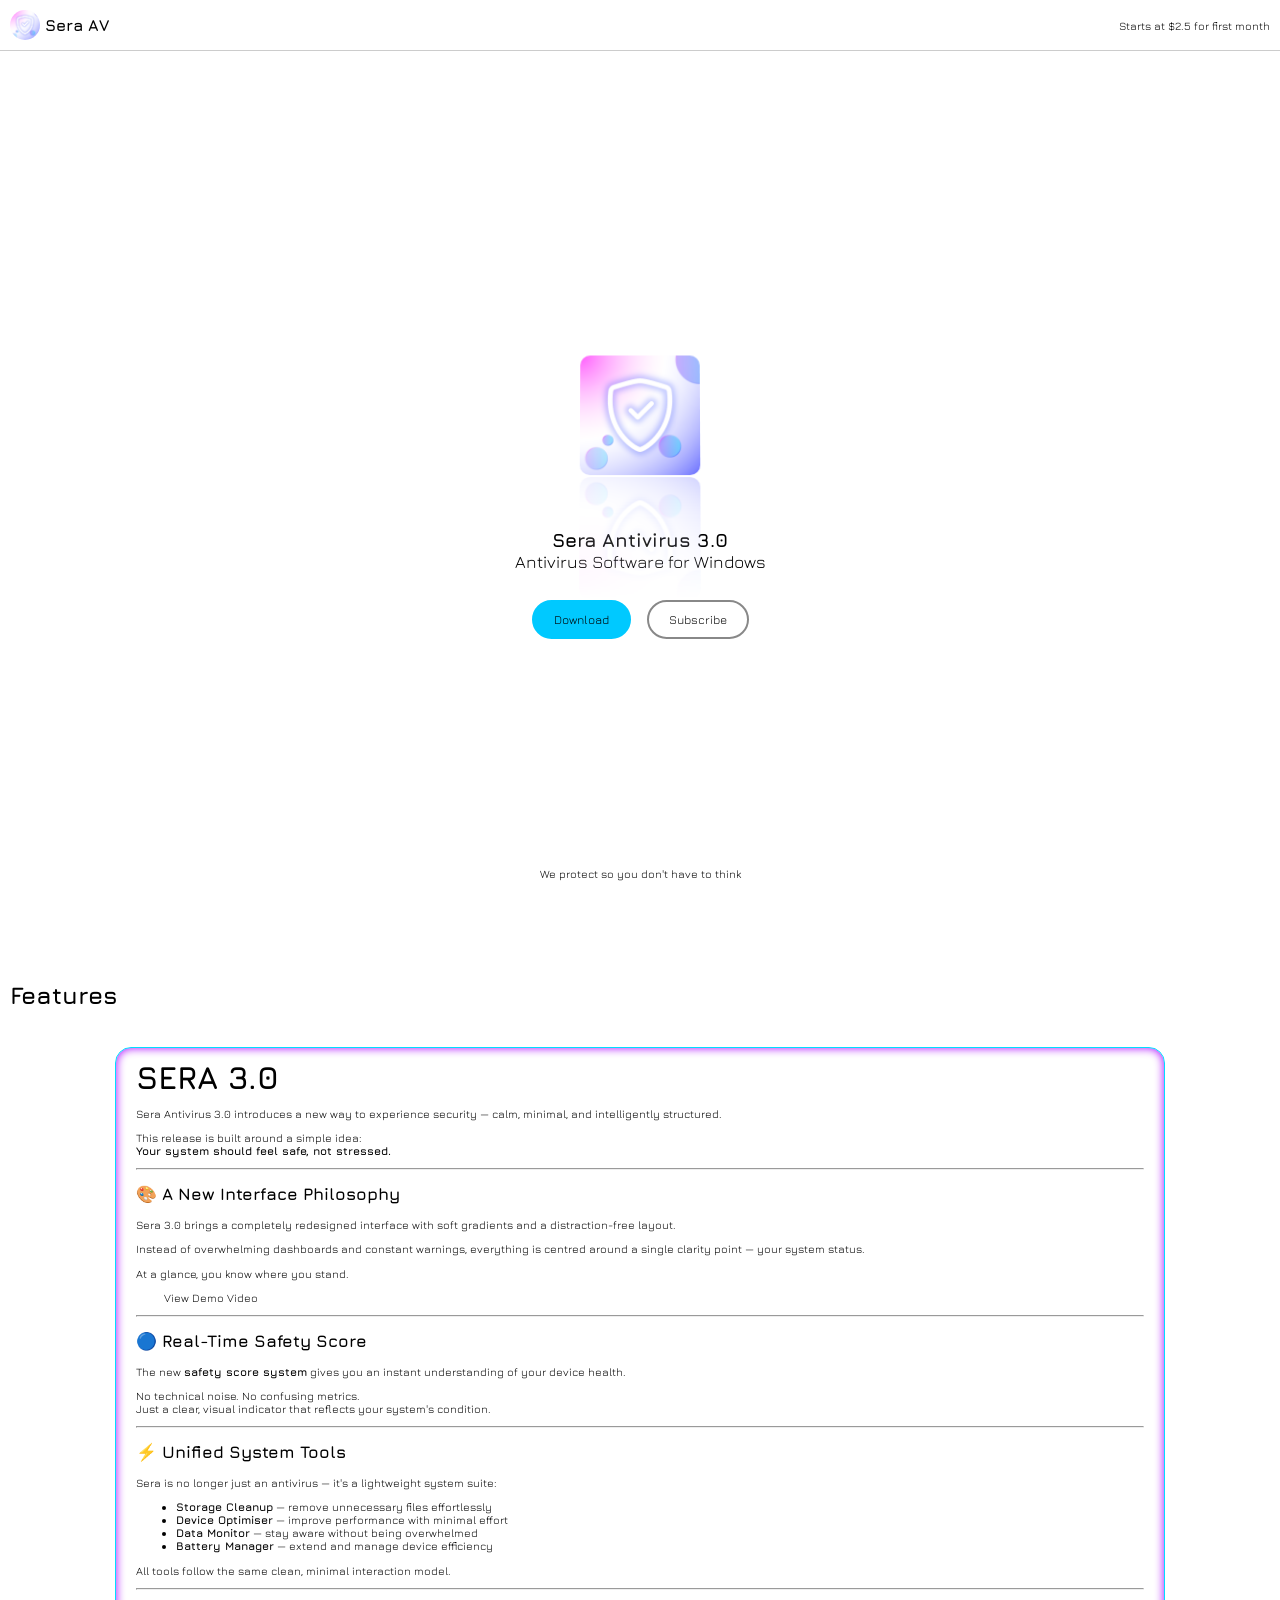
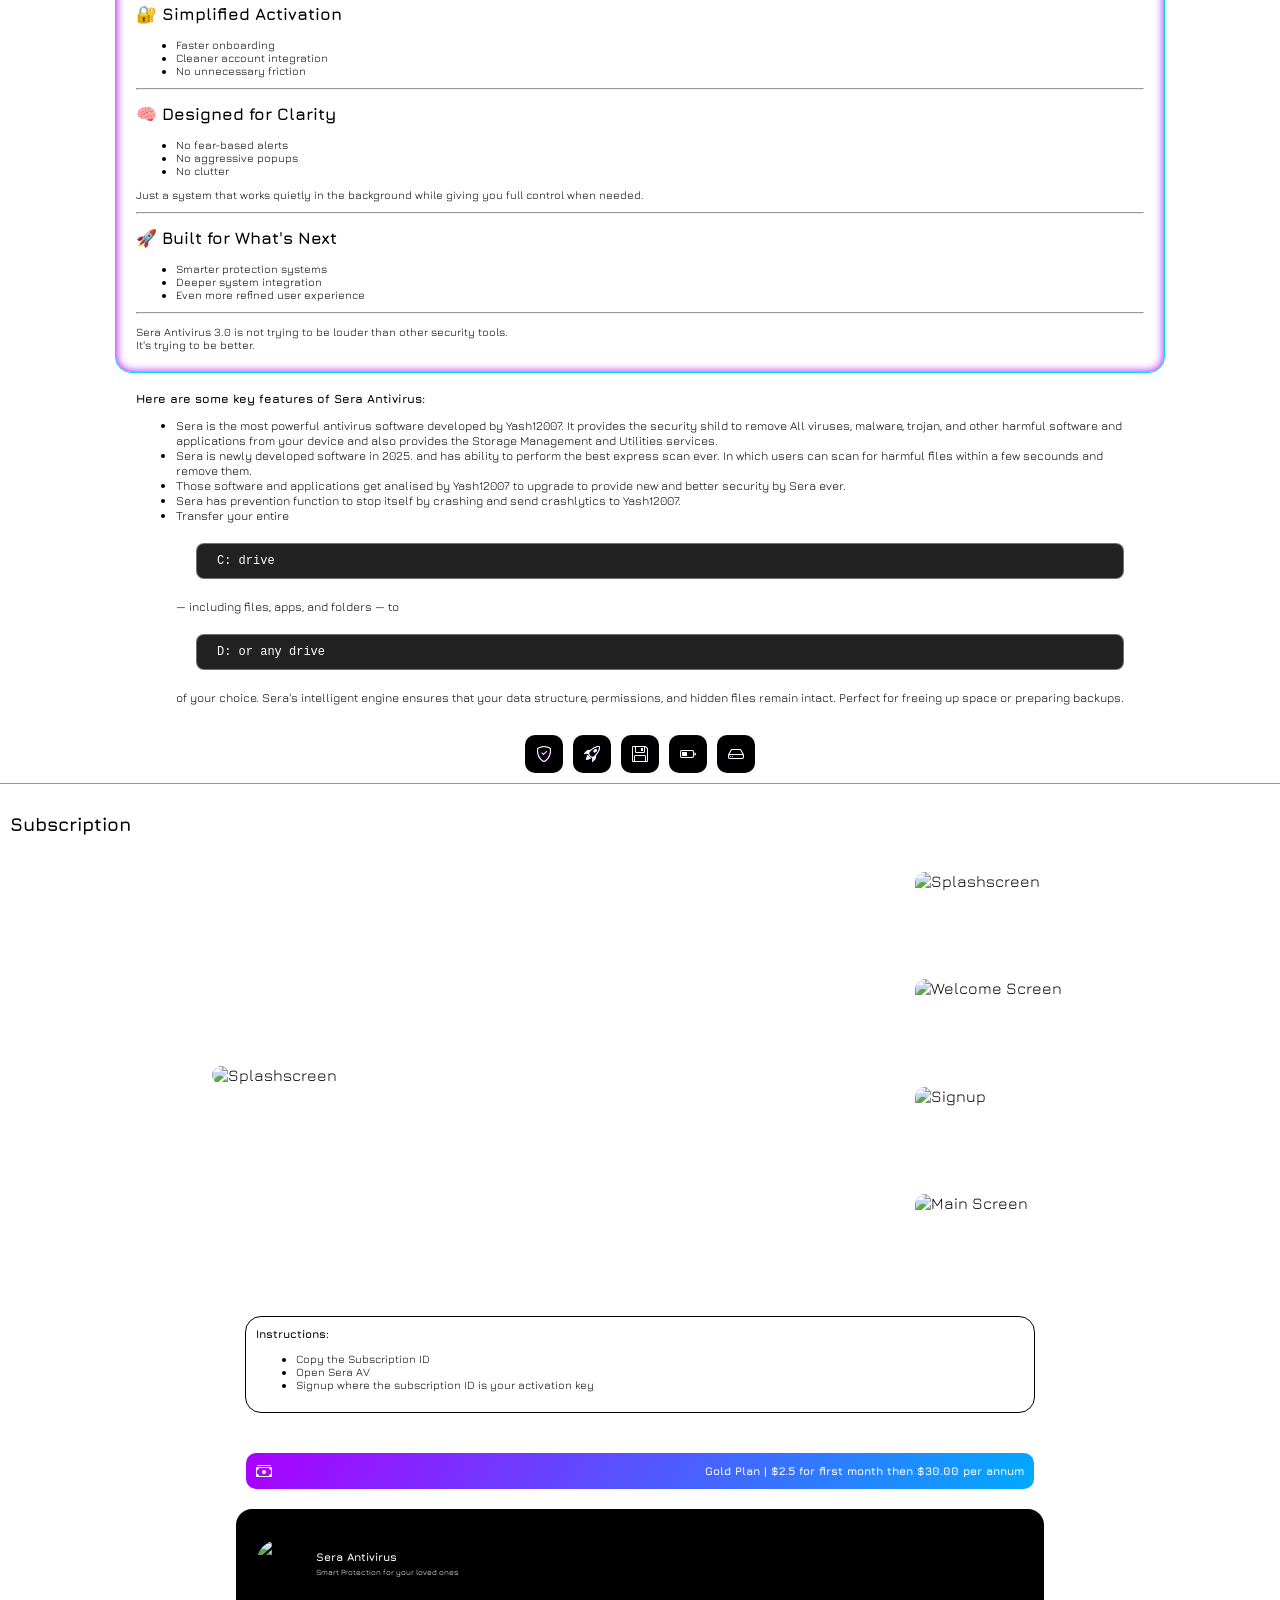
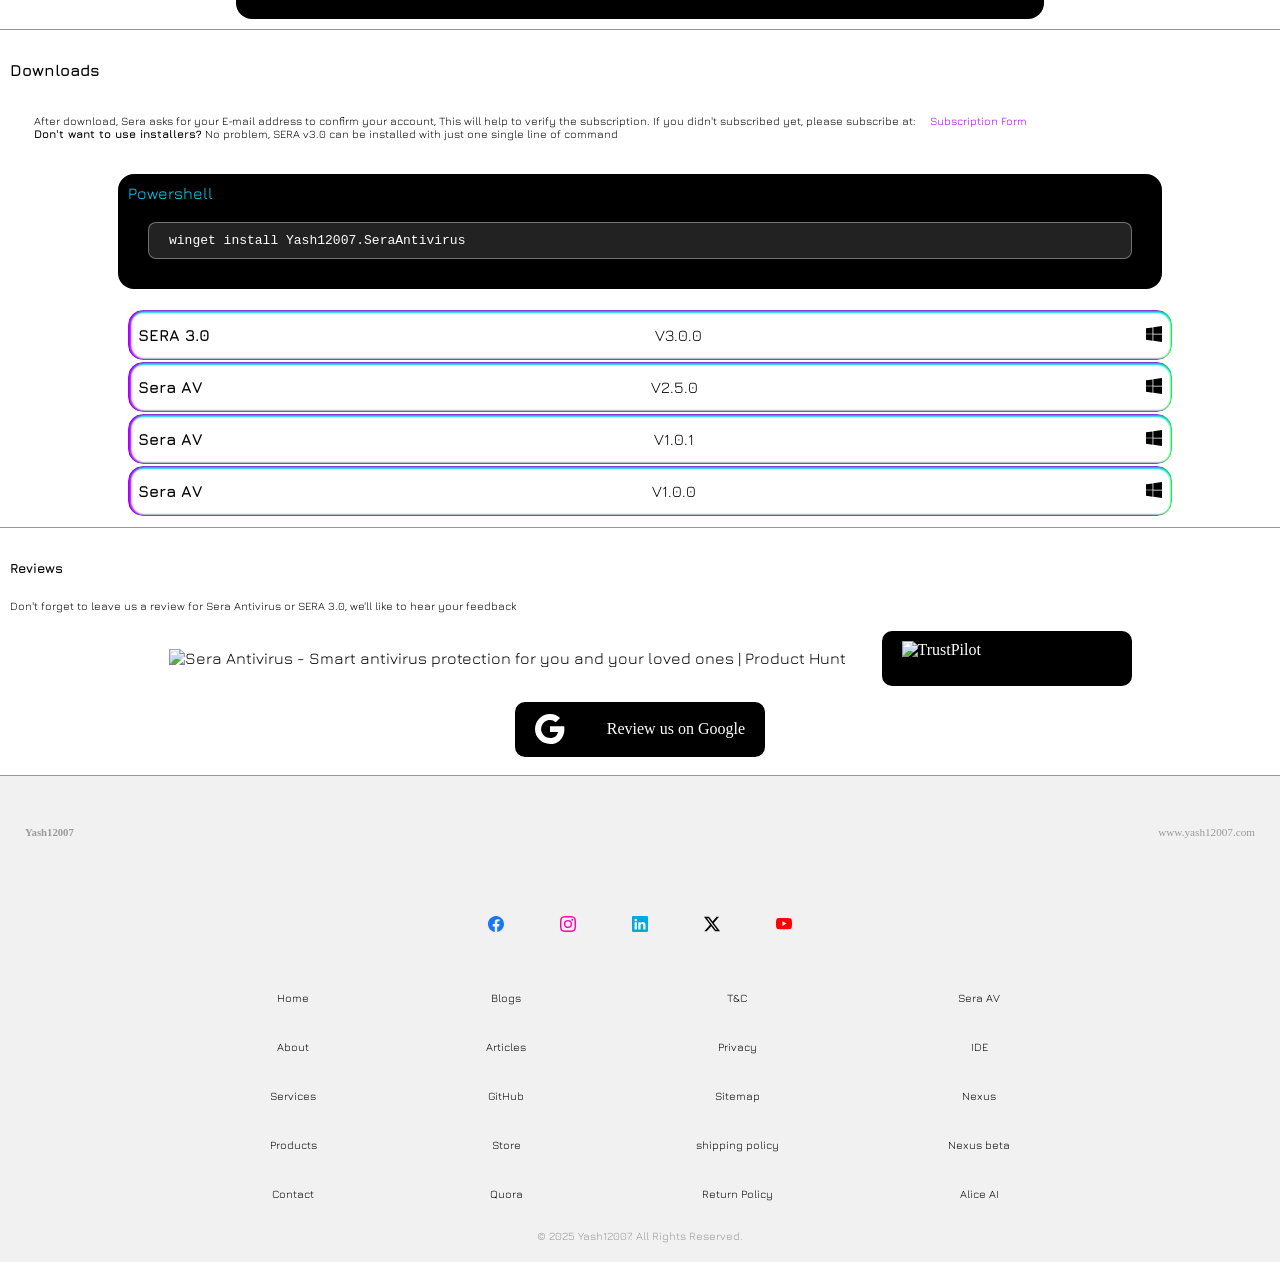
==== commit 6f4c6a47: "Update index.html" ====
--- a/index.html
+++ b/index.html
@@ -114,7 +114,7 @@
             padding: 10px;
             display: flex;
             place-items: center;
-            justify-content: start;
+            justify-content: space-between;
             border-bottom: 1px solid #0003;
         }.hero{
             width: 100vw;
@@ -199,7 +199,12 @@
             word-break: keep-all;
             overflow: auto;
             border: 1px solid #ccc7;
-        }.seo-title {font-size: 1rem;}
+        }.seo-title {font-size: 1.2rem; display: flex; place-items: center; justify-content:center; flex-direction: column;}
+        h1 span {
+            display: block;
+            font-weight: normal;
+            font-size: 0.9em;
+        }
     </style>
 </head>
 <body>
@@ -208,25 +213,24 @@
             <img src="Sera.png" alt="Sera Antivirus | Logo" width="30px" height="30px" style="border-radius: 50%;">
             <b>Sera AV</b>
         </span>
+        <div itemscope itemprop="offers" itemtype="https://schema.org/Offer" onclick="window.open('?page=subscribe', '_self')" style="cursor: pointer;">
+            <meta itemprop="price" content="30">
+            <meta itemprop="priceCurrency" content="USD">
+            <p style="font-size:0.7rem;">Starts at $2.5 for first month</p>
+        </div>
     </nav>
     <div class="hero">
         <div class="mirror-container">
             <img src="Sera.png" width="120px" height="120px" alt="Sera Antivirus Logo" style="border-radius: 10px;">
         </div>
         <div style="display: flex; place-items: center; justify-content: center; flex-direction: column; gap: 3px;">
-            <h1 class="seo-title" style="margin-bottom: 0px; margin-top: 50px;">Sera Antivirus 3.0 - Antivirus Software for Windows</h1>
-            <p style="margin: 0px;">We protect so you don't have to think</p>
+            <h1 class="seo-title" style="margin-bottom: 0px; margin-top: 50px;">Sera Antivirus 3.0 <span>Antivirus Software for Windows</span></h1>
         </div>
         <div style="display: flex; place-items: center; margin-top: 20px; justify-content: space-between;">
             <a href="#download" style="background: #00c9ff;color: #000;border: 2px solid #00c9ff;">Download</a>
             <a href="#subscribe">Subscribe</a>
         </div>
-        <div itemscope itemprop="offers" itemtype="https://schema.org/Offer" onclick="window.open('?page=subscribe', '_self')" style="cursor: pointer; margin-top:10px; position: absolute; bottom: 20px; border: 1px solid #2227; border-radius: 1rem; padding: 10px 20px; box-shadow: inset 2px 2px 5px #f0f7, inset -2px -2px 5px #01f7; right: 20px;">
-            <meta itemprop="price" content="30">
-            <meta itemprop="priceCurrency" content="USD">
-            <p style="font-size:1.2rem; font-weight:bold;">$30 per year</p>
-            <p style="font-size:0.8rem;">Starts at $2.5 for first month</p>
-        </div>
+        <p style="margin:0px; padding: 0px; position: absolute; bottom: 20px; margin-top: 20px; font-size: 0.7rem;">We protect so you don't have to think</p>
     </div>
     <div id=features>
         <section><h2>Features</h2></section>
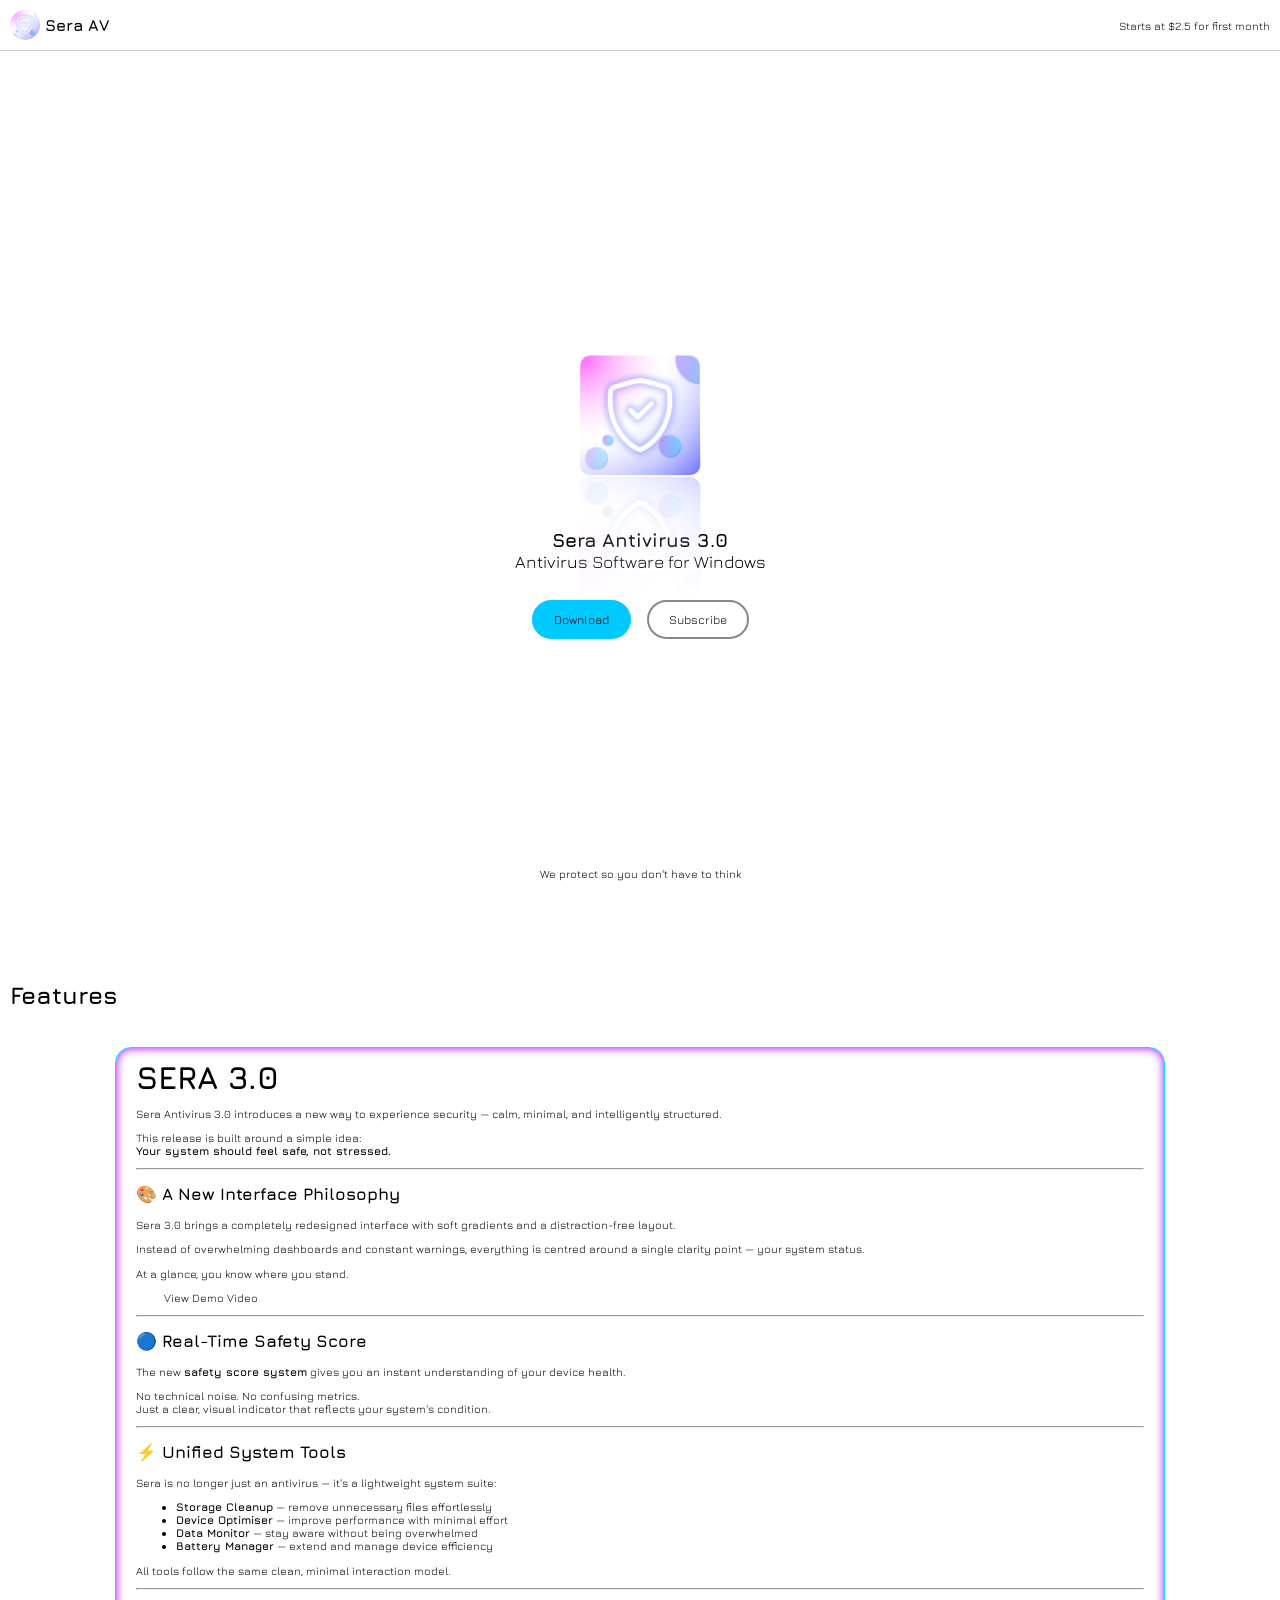
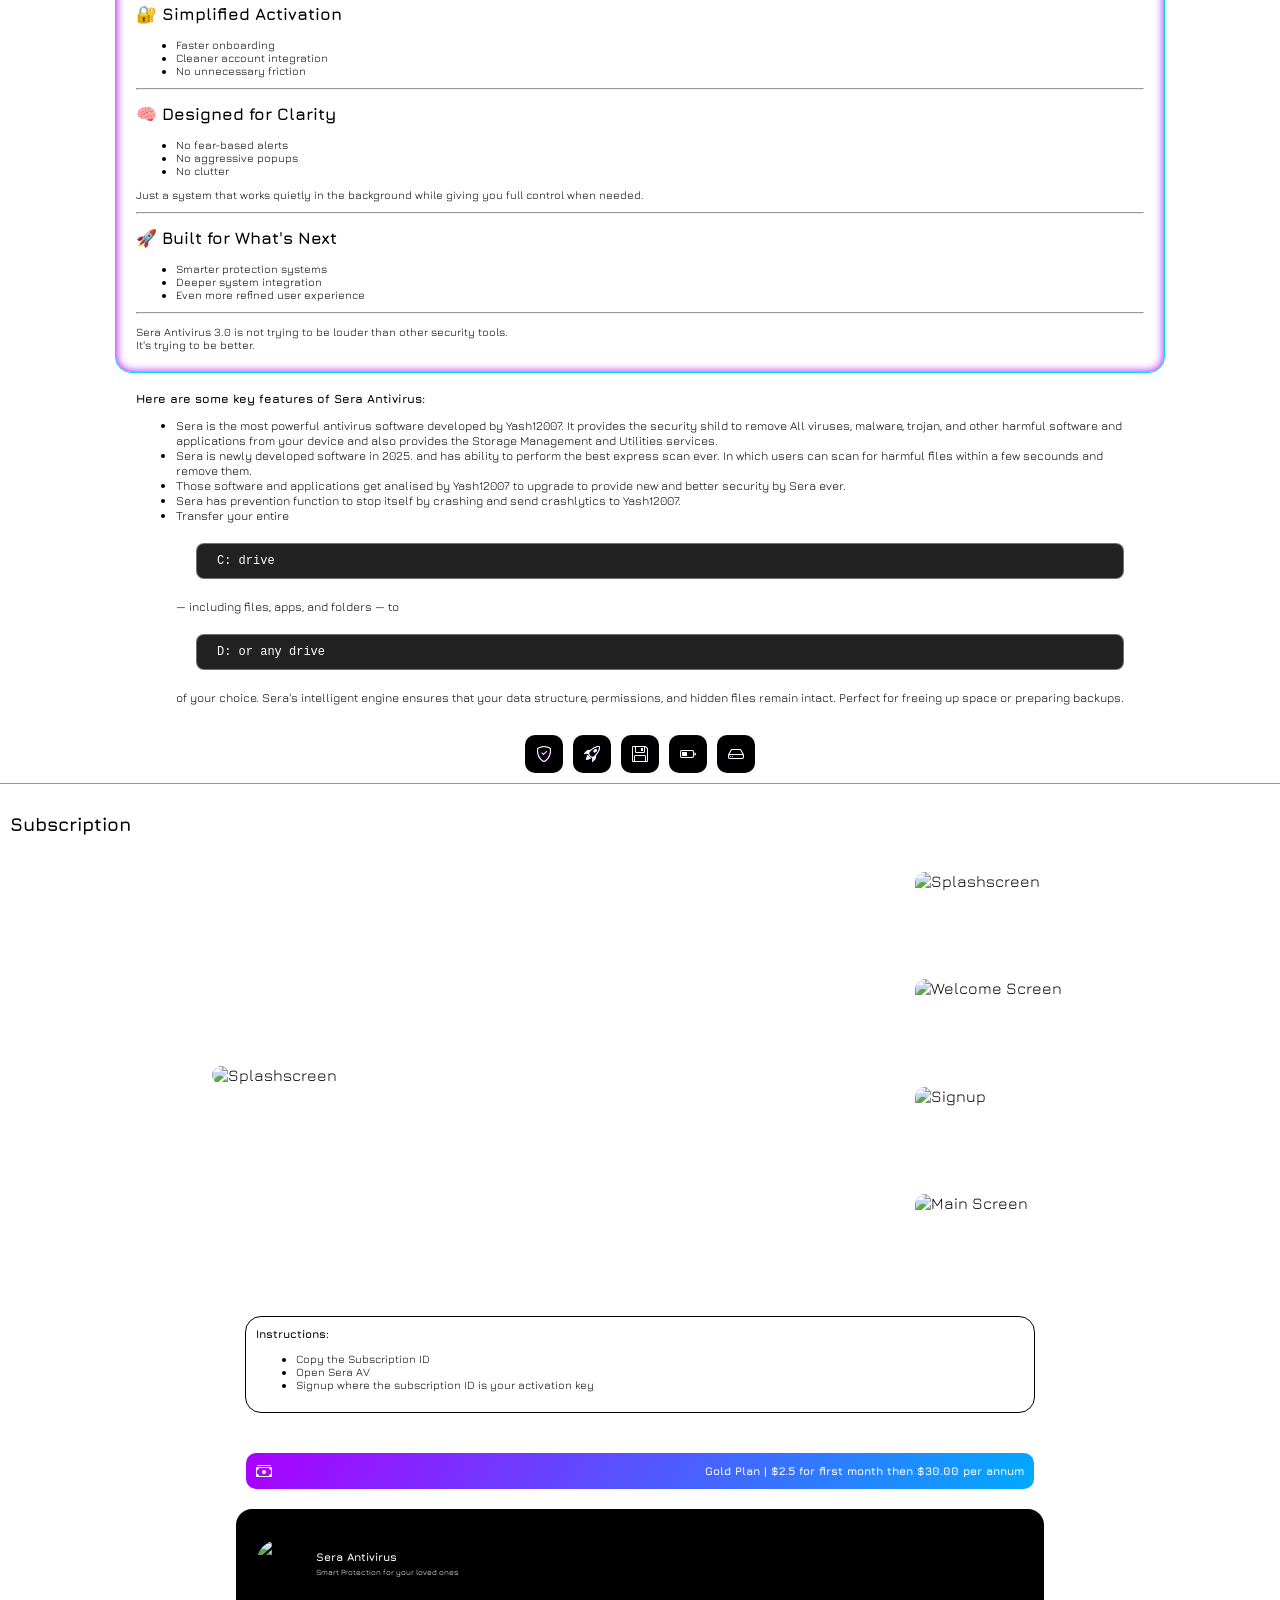
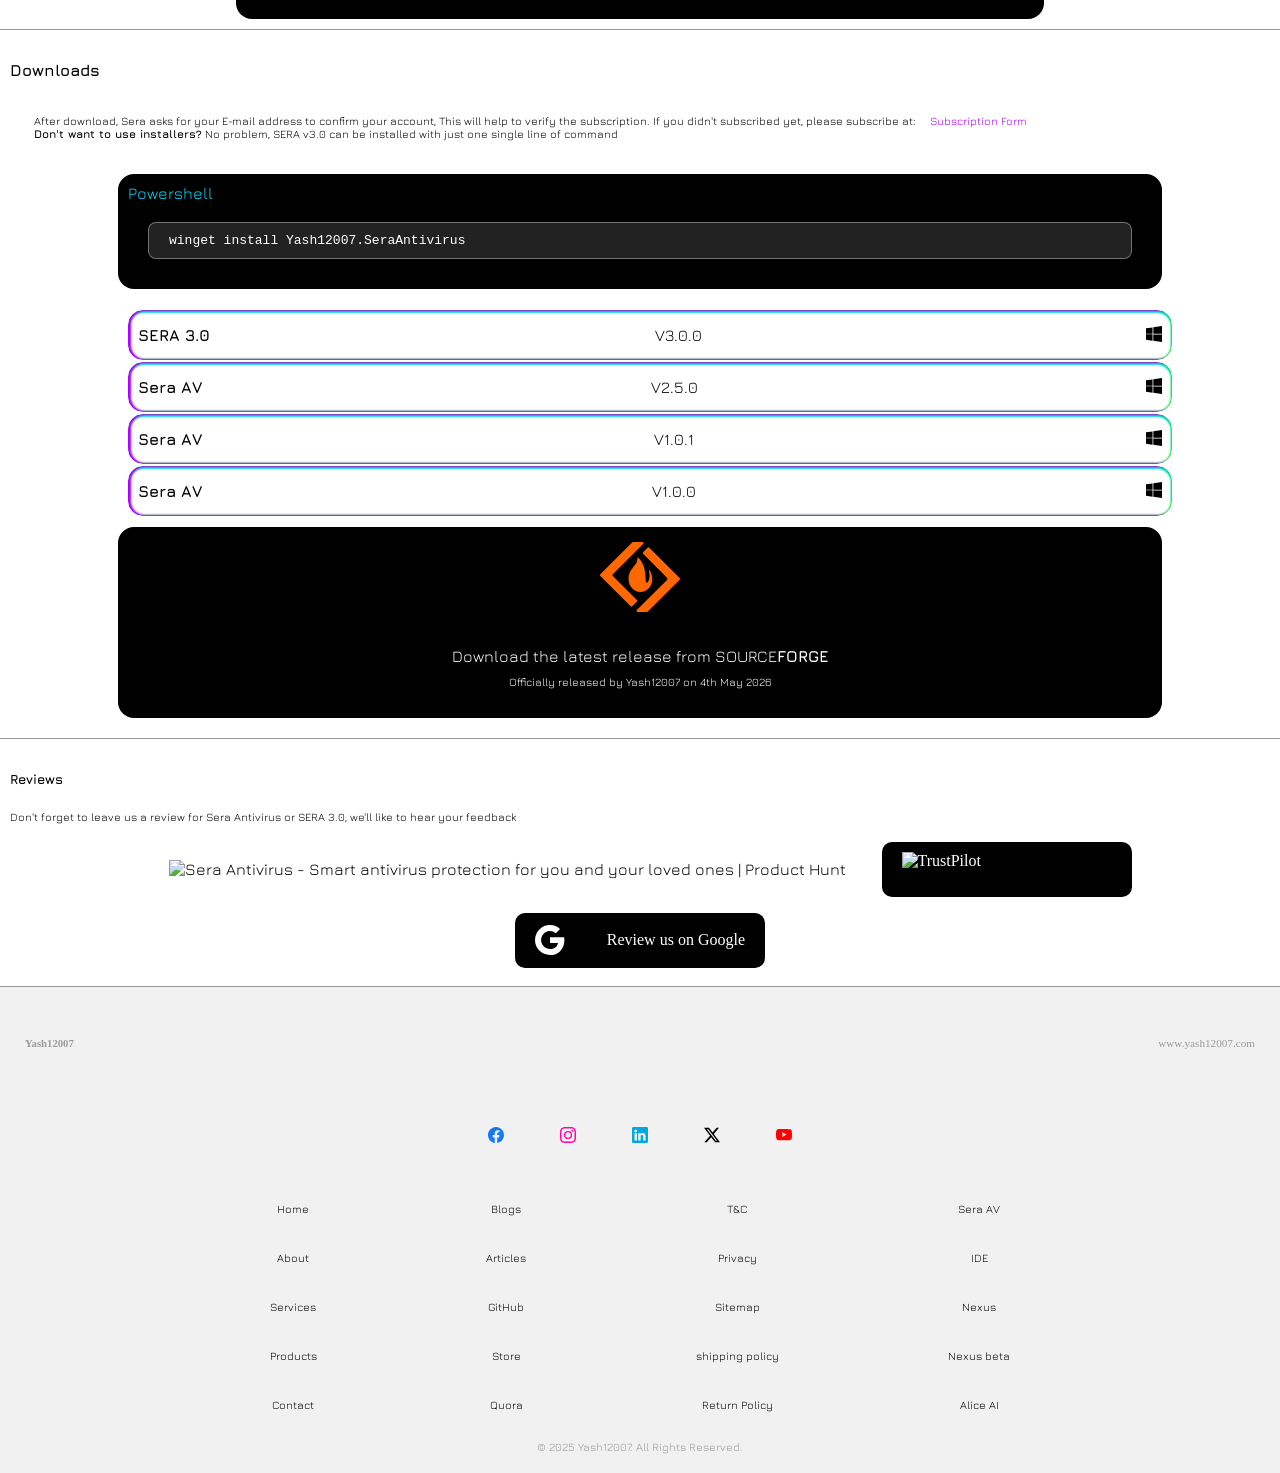
==== commit 5fbcce87: "Added sourceforge URL to download latest release" ====
--- a/index.html
+++ b/index.html
@@ -460,6 +460,16 @@
                 </div>
             </div>
         </div>
+        <div onclick="window.open('https://sourceforge.net/projects/sera/', '_blank')" style="cursor: pointer; margin: 10px auto; width: 80vw; display: flex; flex-direction: column; place-items: center; justify-content: center; background: #000; color: #fff; border-radius: 1rem; padding: 10px;">
+            <svg xmlns="http://www.w3.org/2000/svg" width="80" height="80" fill="#ff6700" class="bi bi-sourceforge" viewBox="0 0 16 16">
+                <path d="M9.13 8.43c0-2.604-.929-3.79-1.42-4.24a.14.14 0 0 0-.232.123c.095 1.472-1.762 1.84-1.762 4.144v.013c0 1.404 1.065 2.55 2.376 2.55s2.377-1.146 2.377-2.55v-.013c0-.655-.246-1.282-.492-1.745-.055-.096-.191-.055-.178.027.451 1.99-.669 3.217-.669 1.69Z"/>
+                <path d="M6.303 13.923a.25.25 0 0 1-.164-.068L.061 7.789c-.081-.082-.081-.232 0-.327l6.42-6.407A.3.3 0 0 1 6.63 1h1.844c.109 0 .177.068.204.136a.22.22 0 0 1-.054.246L2.602 7.407a.304.304 0 0 0 0 .436l4.766 4.771c.082.082.082.232 0 .328l-.915.927a.3.3 0 0 1-.15.054m1.216 1.063a.22.22 0 0 1-.15-.382l6.036-6.025a.32.32 0 0 0 .096-.218.27.27 0 0 0-.096-.218l-4.78-4.771c-.082-.082-.082-.232 0-.327l.929-.927a.23.23 0 0 1 .163-.068c.069 0 .11.04.15.081l6.065 6.067c.04.04.068.095.068.163a.23.23 0 0 1-.068.164l-6.42 6.407A.23.23 0 0 1 9.35 15H7.52z"/>
+            </svg>
+            <div style="display: flex; place-items: center; margin: 20px; justify-content: center; flex-direction: column;">
+                <a href="https://sourceforge.net/projects/sera/" style="color: #fff; margin: 0px;" target="_blank">Download the latest release from <span>SOURCE<span style="font-weight: 900;">FORGE</span></span></a>
+                <p style="margin: 0px; font-size: 0.7rem;">Officially released by Yash12007 on 4th May 2026</p>
+            </div>
+        </div>
         <g:ratingbadge merchant_id=5587645429></g:ratingbadge>
         <script src=https://apis.google.com/js/platform.js async defer></script>
         <script>const lang=document.documentElement.lang||navigator.language||navigator.userLanguage;window.___gcfg={lang:lang},window.renderBadge=function(){var n=document.createElement("div");document.body.appendChild(n),window.gapi.load("ratingbadge",(function(){window.gapi.ratingbadge.render(n,{merchant_id:5587645429})}))}</script>
